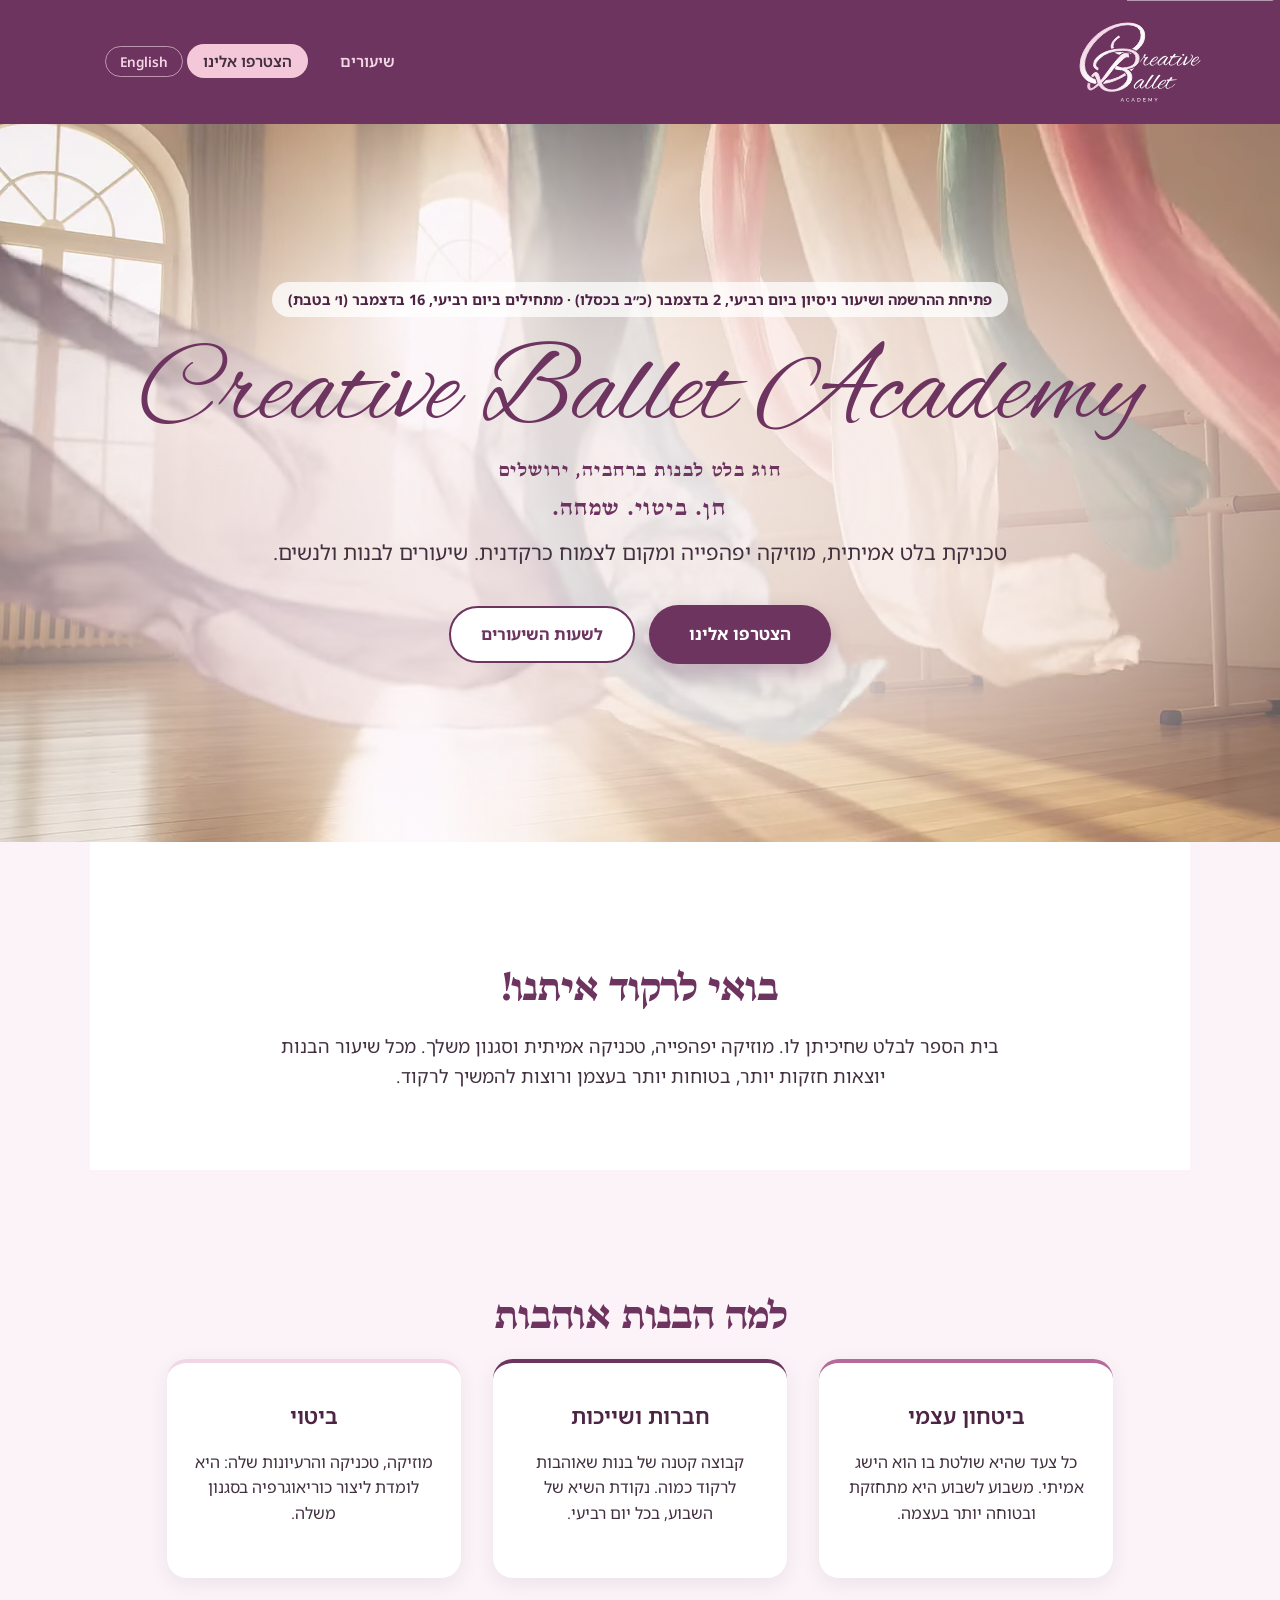
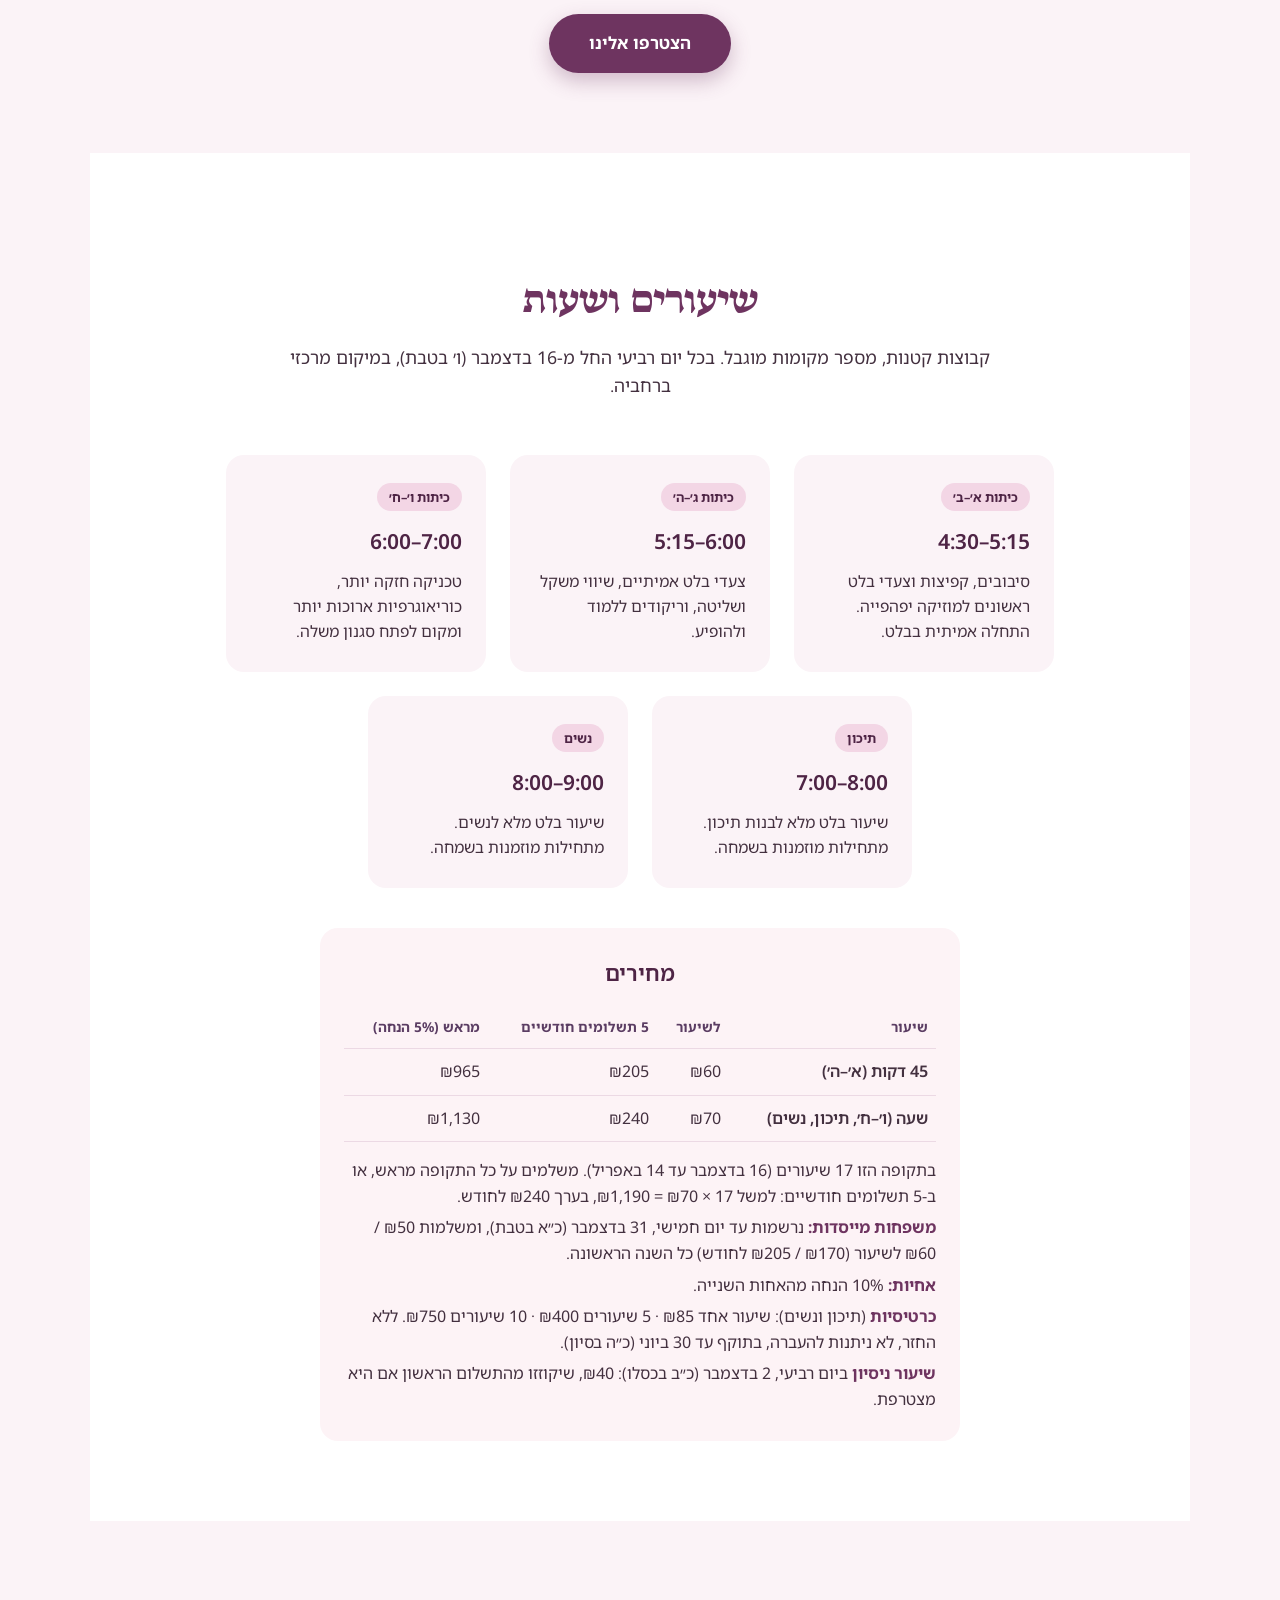
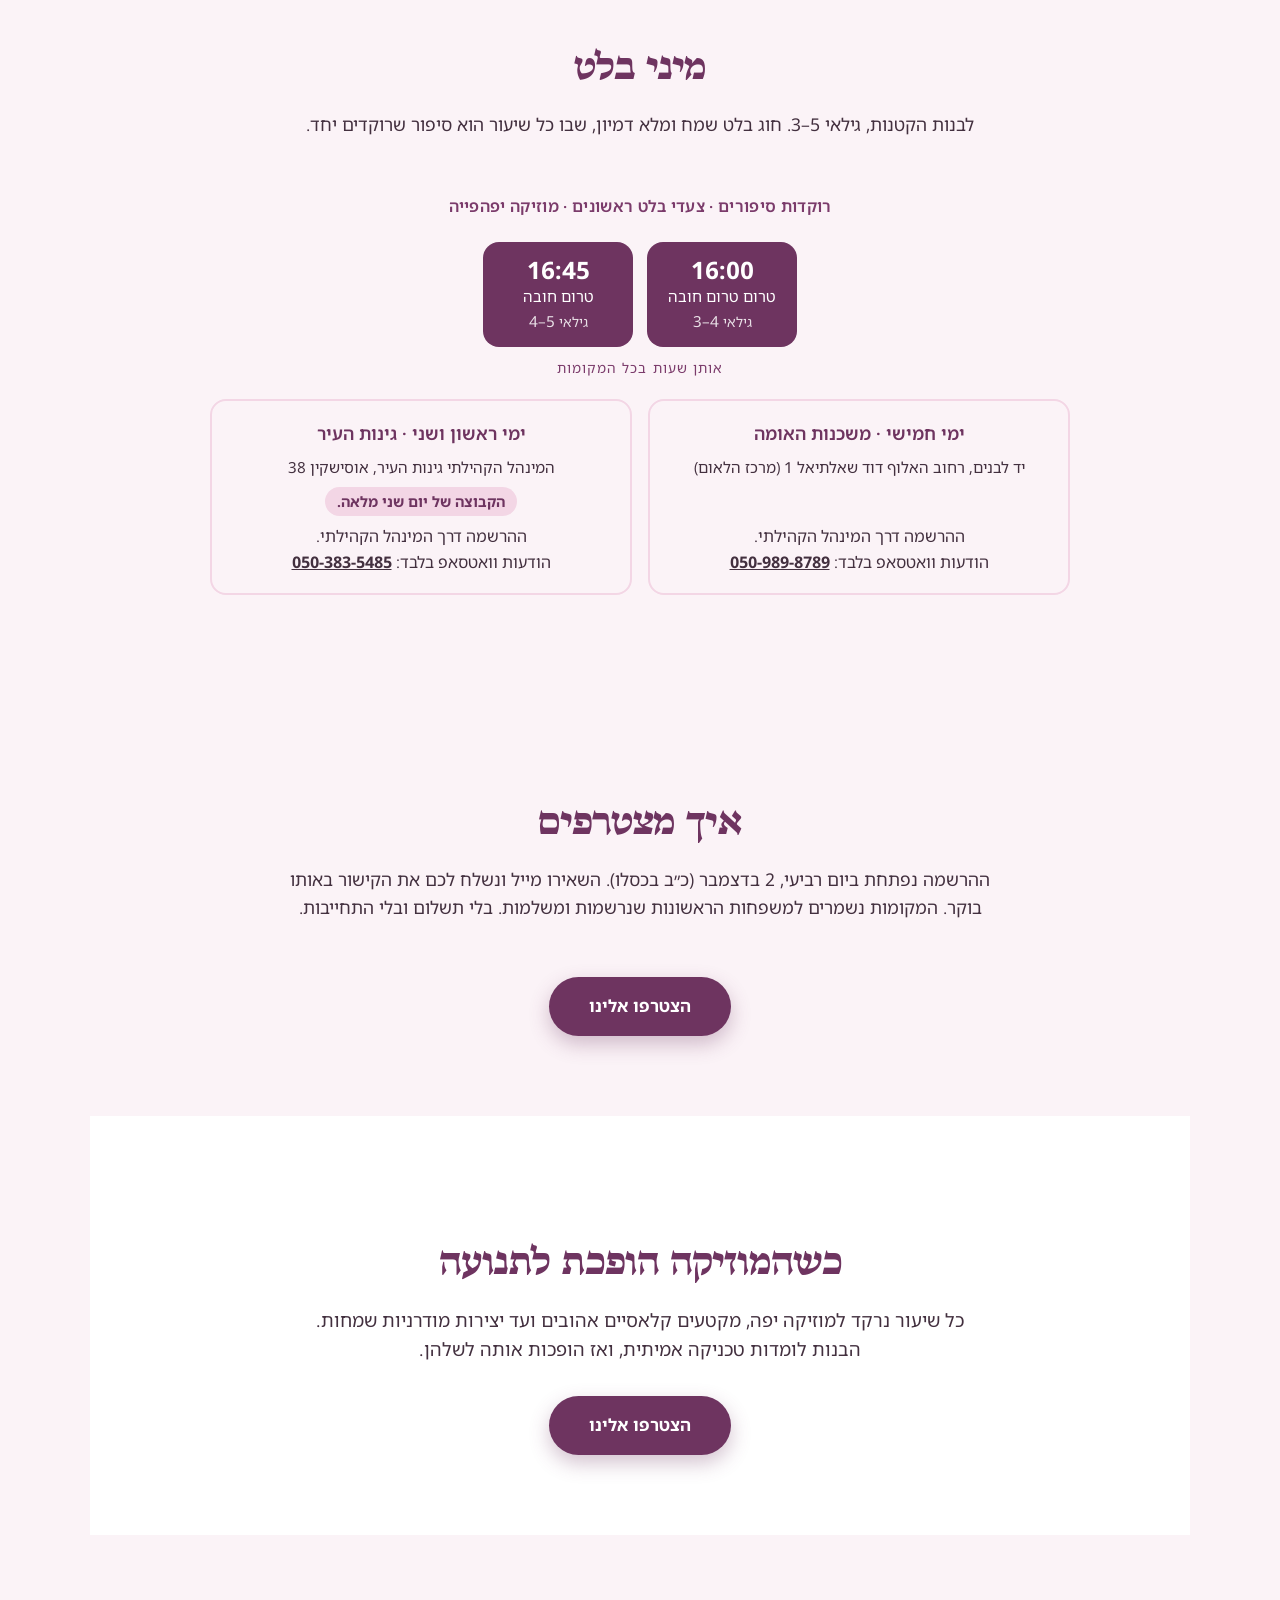
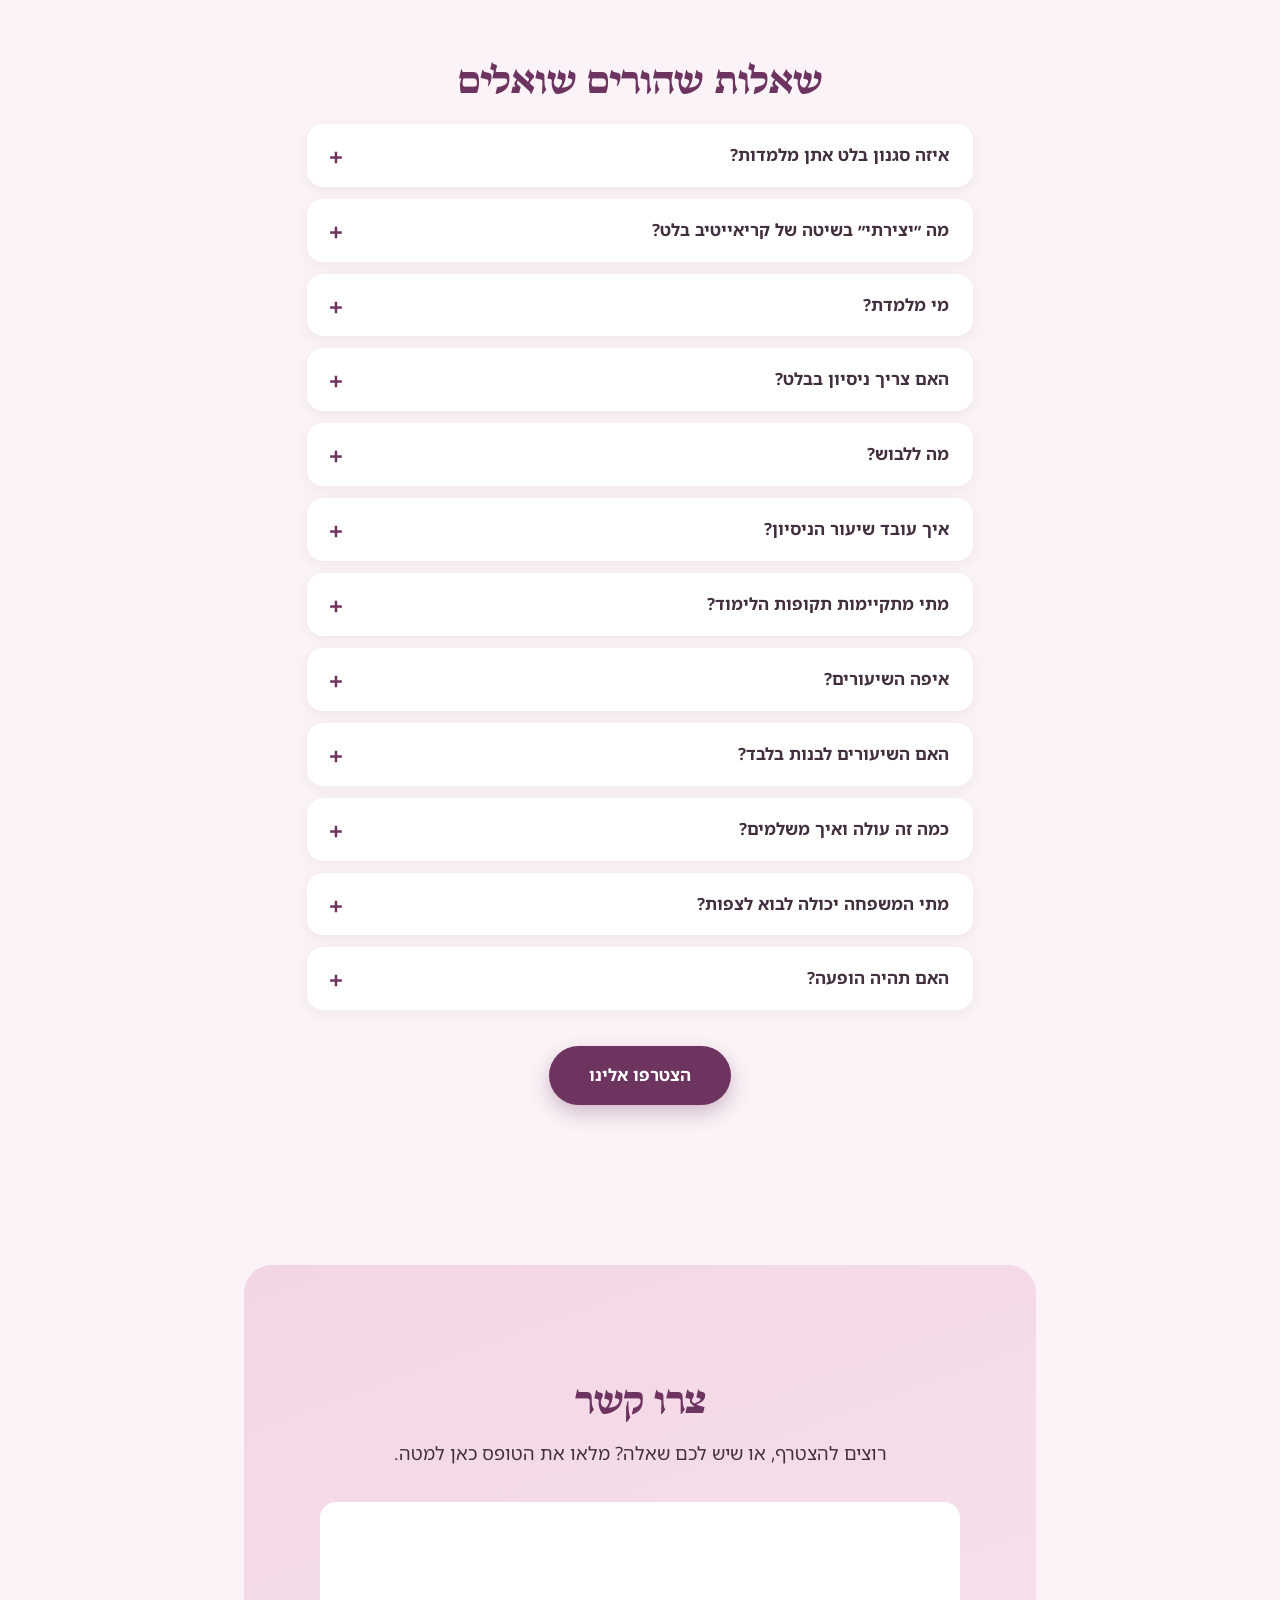
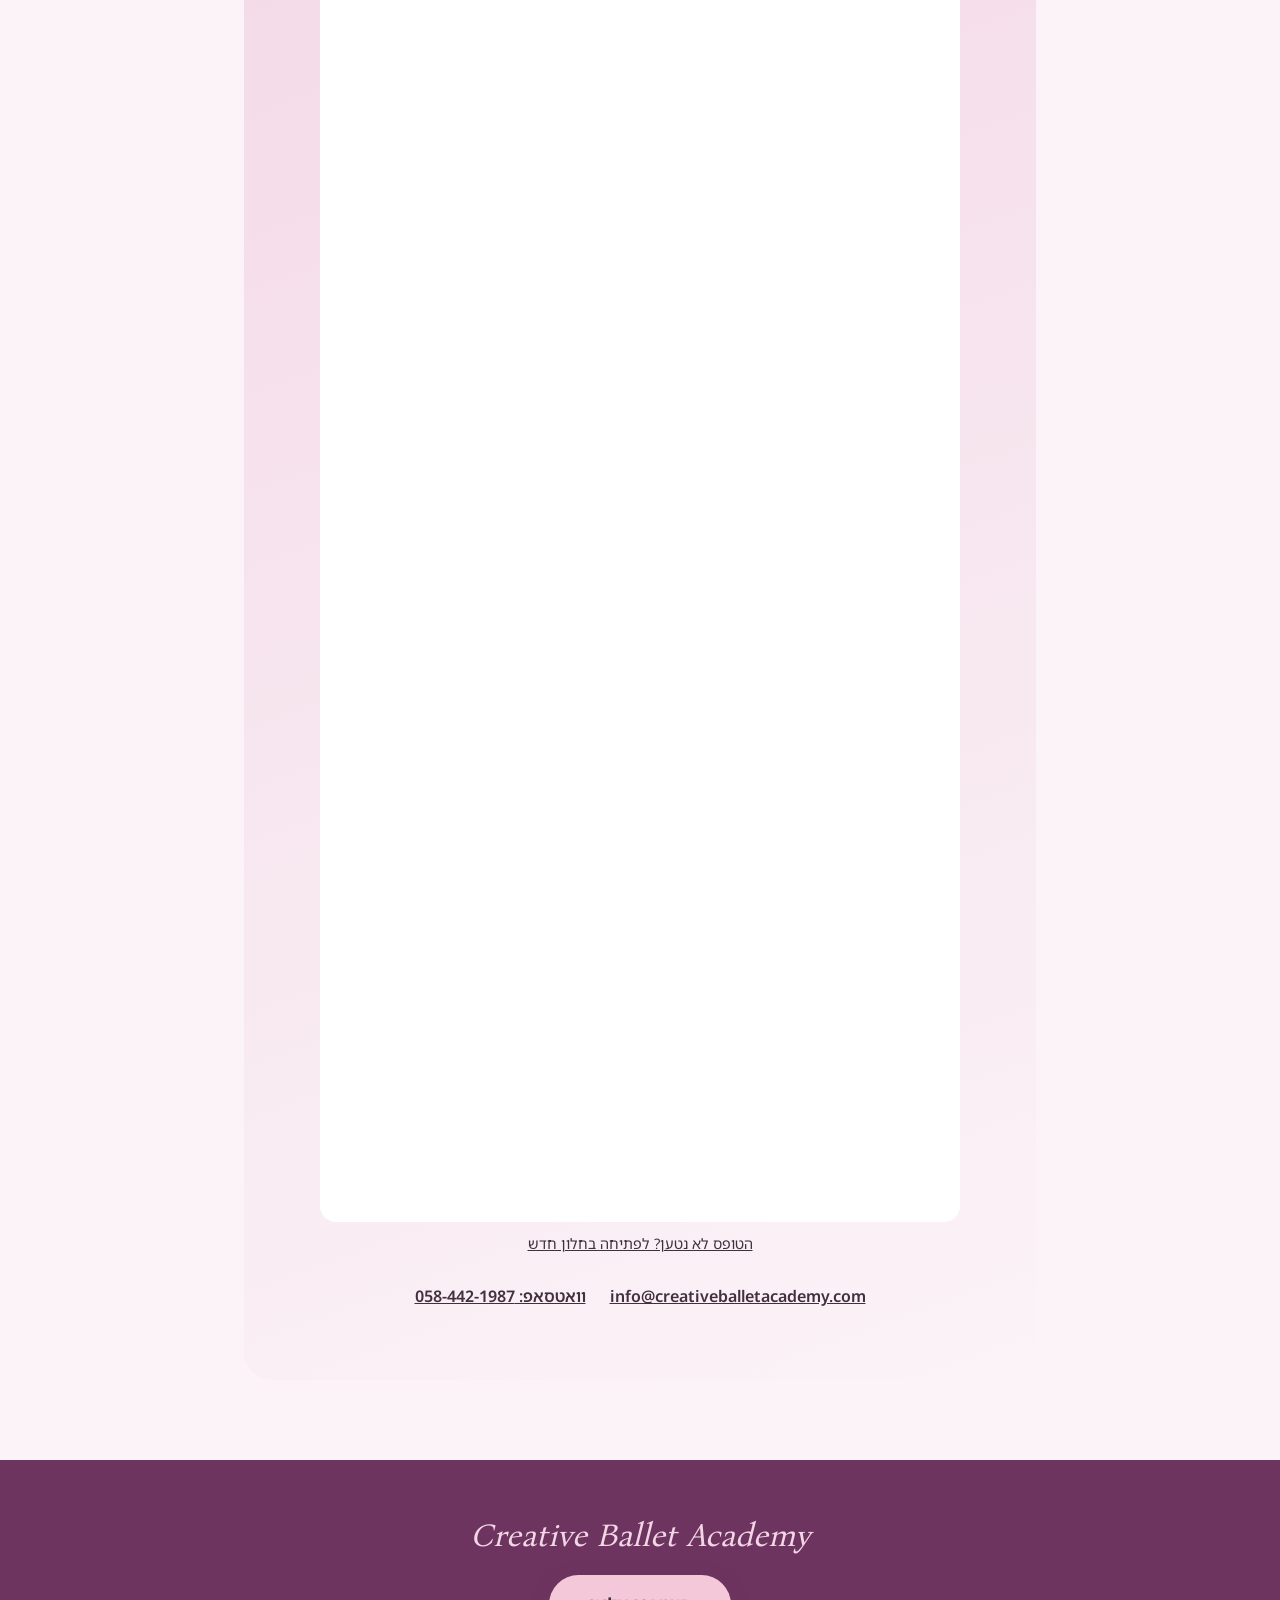
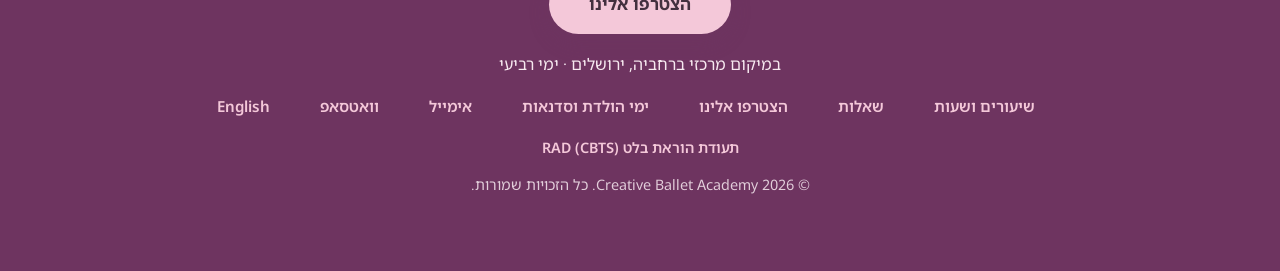
==== he/index.html @ 90b78f52 "Add FAQ: What's 'creative' about the Creative Ballet Academy method? (EN + HE, incl. structured data" ====
<!DOCTYPE html>
<html lang="he" dir="rtl">
<head>
<meta charset="UTF-8">
<meta name="viewport" content="width=device-width, initial-scale=1.0">
<title>חוג בלט לבנות בירושלים, רחביה | Creative Ballet Academy</title>
<meta name="description" content="חוג בלט לבנות ברחביה, ירושלים: קבוצות קטנות בימי רביעי לכיתות א׳–ח׳, לתיכון ולנשים. שיעור ניסיון ב-2 בדצמבר (כ״ב בכסלו), השיעורים מתחילים ב-16 בדצמבר (ו׳ בטבת).">
<meta property="og:title" content="Creative Ballet Academy – חוג בלט לבנות ברחביה, ירושלים">
<meta property="og:description" content="חוג בלט לבנות ברחביה, ירושלים: קבוצות קטנות בימי רביעי לכיתות א׳–ח׳, לתיכון ולנשים. שיעור ניסיון ב-2 בדצמבר (כ״ב בכסלו), השיעורים מתחילים ב-16 בדצמבר (ו׳ בטבת).">
<meta property="og:type" content="website">
<meta property="og:url" content="https://creativeballetacademy.com/he/">
<meta property="og:image" content="https://creativeballetacademy.com/assets/og-image-he.jpg">
<meta property="og:image:width" content="1200">
<meta property="og:image:height" content="630">
<meta property="og:image:alt" content="Creative Ballet Academy – בלט יצירתי בירושלים. חן. ביטוי. שמחה.">
<meta name="twitter:card" content="summary_large_image">
<meta property="og:locale" content="he_IL">
<meta property="og:locale:alternate" content="en_IL">
<link rel="canonical" href="https://creativeballetacademy.com/he/">
<link rel="alternate" hreflang="en" href="https://creativeballetacademy.com/">
<link rel="alternate" hreflang="he" href="https://creativeballetacademy.com/he/">
<link rel="alternate" hreflang="x-default" href="https://creativeballetacademy.com/">
<script type="application/ld+json">
{
  "@context": "https://schema.org",
  "@type": [
    "DanceSchool",
    "EducationalOrganization"
  ],
  "@id": "https://creativeballetacademy.com/#school",
  "name": "Creative Ballet Academy – בלט יצירתי בירושלים",
  "alternateName": [
    "Creative Ballet Academy",
    "Creative Ballet Jerusalem"
  ],
  "description": "חוג בלט לבנות ברחביה, ירושלים: קבוצות קטנות בימי רביעי לכיתות א׳–ב׳, ג׳–ה׳, ו׳–ח׳, לתיכון ולנשים, לפי תוכנית ה-RAD.",
  "url": "https://creativeballetacademy.com/he/",
  "inLanguage": "he",
  "email": "info@creativeballetacademy.com",
  "image": "https://creativeballetacademy.com/assets/og-image-he.jpg",
  "logo": "https://creativeballetacademy.com/assets/logo-favicon.png",
  "priceRange": "₪50–₪85",
  "currenciesAccepted": "ILS",
  "paymentAccepted": "Cash, Bit, Bank transfer",
  "address": {
    "@type": "PostalAddress",
    "addressLocality": "ירושלים",
    "addressRegion": "ירושלים",
    "addressCountry": "IL"
  },
  "geo": {
    "@type": "GeoCoordinates",
    "latitude": 31.77,
    "longitude": 35.21
  },
  "areaServed": [
    {
      "@type": "Place",
      "name": "רחביה, ירושלים"
    },
    {
      "@type": "Place",
      "name": "שערי חסד, ירושלים"
    },
    {
      "@type": "Place",
      "name": "נחלאות, ירושלים"
    },
    {
      "@type": "Place",
      "name": "טלביה, ירושלים"
    },
    {
      "@type": "Place",
      "name": "ירושלים"
    }
  ],
  "openingHoursSpecification": [
    {
      "@type": "OpeningHoursSpecification",
      "dayOfWeek": "https://schema.org/Wednesday",
      "opens": "16:30",
      "closes": "21:00"
    }
  ],
  "knowsLanguage": [
    "he",
    "en"
  ],
  "hasOfferCatalog": {
    "@type": "OfferCatalog",
    "name": "שיעורי בלט",
    "itemListElement": [
      {
        "@type": "Offer",
        "price": "60",
        "priceCurrency": "ILS",
        "description": "לחודש",
        "itemOffered": {
          "@type": "Course",
          "name": "בלט לכיתות א׳–ב׳",
          "description": "שיעור בלט שבועי ביום רביעי ברחביה, ירושלים.",
          "provider": {
            "@id": "https://creativeballetacademy.com/#school"
          }
        }
      },
      {
        "@type": "Offer",
        "price": "60",
        "priceCurrency": "ILS",
        "description": "לחודש",
        "itemOffered": {
          "@type": "Course",
          "name": "בלט לכיתות ג׳–ה׳",
          "description": "שיעור בלט שבועי ביום רביעי ברחביה, ירושלים.",
          "provider": {
            "@id": "https://creativeballetacademy.com/#school"
          }
        }
      },
      {
        "@type": "Offer",
        "price": "70",
        "priceCurrency": "ILS",
        "description": "לחודש",
        "itemOffered": {
          "@type": "Course",
          "name": "בלט לכיתות ו׳–ח׳",
          "description": "שיעור בלט שבועי ביום רביעי ברחביה, ירושלים.",
          "provider": {
            "@id": "https://creativeballetacademy.com/#school"
          }
        }
      },
      {
        "@type": "Offer",
        "price": "70",
        "priceCurrency": "ILS",
        "description": "לחודש",
        "itemOffered": {
          "@type": "Course",
          "name": "בלט לתיכון",
          "description": "שיעור בלט שבועי ביום רביעי ברחביה, ירושלים.",
          "provider": {
            "@id": "https://creativeballetacademy.com/#school"
          }
        }
      },
      {
        "@type": "Offer",
        "price": "70",
        "priceCurrency": "ILS",
        "description": "לחודש",
        "itemOffered": {
          "@type": "Course",
          "name": "בלט לנשים",
          "description": "שיעור בלט שבועי ביום רביעי ברחביה, ירושלים.",
          "provider": {
            "@id": "https://creativeballetacademy.com/#school"
          }
        }
      }
    ]
  }
}
</script>
<script type="application/ld+json">
{
 "@context": "https://schema.org",
 "@type": "FAQPage",
 "mainEntity": [
  {
   "@type": "Question",
   "name": "איזה סגנון בלט אתן מלמדות?",
   "acceptedAnswer": {
    "@type": "Answer",
    "text": "אנחנו מלמדות לפי תוכנית הבלט של האקדמיה המלכותית למחול (RAD), שבונה טכניקה חזקה למוזיקה נפלאה. לצד זה יש עבודה יצירתית שמתאימה לגיל: סיפורים לקטנות, ואימפרוביזציה מודרכת וריקוד יצירתי לגדולות יותר, בהתבסס על 16 עקרונות התנועה היצירתית (Creative Movement Concepts)."
   }
  },
  {
   "@type": "Question",
   "name": "מה ״יצירתי״ בשיטה של קריאייטיב בלט?",
   "acceptedAnswer": {
    "@type": "Answer",
    "text": "אנחנו עובדות לפי עקרונות התנועה היצירתית (Creative Movement Concepts), וחוקרות תנועה וביטוי אישי דרך אימפרוביזציה. בכל שיעור ובכל גיל יש זמן לאימפרוביזציה אישית של הבנות."
   }
  },
  {
   "@type": "Question",
   "name": "מי מלמדת?",
   "acceptedAnswer": {
    "@type": "Answer",
    "text": "את השיעורים מלמדת מורה לבלט בעלת תעודת RAD וניסיון של יותר מ-10 שנים."
   }
  },
  {
   "@type": "Question",
   "name": "האם צריך ניסיון בבלט?",
   "acceptedAnswer": {
    "@type": "Answer",
    "text": "לא. כל השיעורים פתוחים למתחילות, ואנחנו מלמדות כל בת מהנקודה שבה היא נמצאת."
   }
  },
  {
   "@type": "Question",
   "name": "מה ללבוש?",
   "acceptedAnswer": {
    "@type": "Answer",
    "text": "בגדים נוחים שאפשר לזוז בהם. חובה: גרביונים, טייץ או מכנסונים; שיער אסוף; נעלי בלט (עדיף), גרביים נגד החלקה או יחפות. בנוסף: חצאית בלט, או כל חצאית מתרחבת עד הברך (לא ארוכה); בגד גוף עם שרוולים ארוכים (לא חובה)."
   }
  },
  {
   "@type": "Question",
   "name": "איך עובד שיעור הניסיון?",
   "acceptedAnswer": {
    "@type": "Answer",
    "text": "ביום רביעי, 2 בדצמבר (כ״ב בכסלו), בשעה של השיעור הקבוע שלה. המחיר ₪40, שיקוזזו מהתשלום הראשון אם היא מצטרפת. בחרו ״כן״ לשיעור הניסיון בטופס למטה."
   }
  },
  {
   "@type": "Question",
   "name": "מתי מתקיימות תקופות הלימוד?",
   "acceptedAnswer": {
    "@type": "Answer",
    "text": "בכל יום רביעי מ-16 בדצמבר (ו׳ בטבת), מיד אחרי חנוכה, ועד 14 באפריל (ז׳ בניסן), ממש לפני פסח. אין שיעור בפורים (יום רביעי, 24 במרץ / ט״ו באדר ב׳). תקופה נוספת מתוכננת אחרי פסח, עד הקיץ."
   }
  },
  {
   "@type": "Question",
   "name": "איפה השיעורים?",
   "acceptedAnswer": {
    "@type": "Answer",
    "text": "השיעורים של יום רביעי במיקום מרכזי ברחביה, ירושלים. את הכתובת המדויקת נשלח במייל עם ההרשמה. מיני בלט (גילאי 3–5) מתקיים במשכנות האומה ובגינות העיר: הפרטים בקטע מיני בלט למעלה."
   }
  },
  {
   "@type": "Question",
   "name": "האם השיעורים לבנות בלבד?",
   "acceptedAnswer": {
    "@type": "Answer",
    "text": "כן. כל השיעורים לבנות, ובערב יש שיעור לבנות תיכון ושיעור לנשים."
   }
  },
  {
   "@type": "Question",
   "name": "כמה זה עולה ואיך משלמים?",
   "acceptedAnswer": {
    "@type": "Answer",
    "text": "₪60 או ₪70 לשיעור (ראו המחירים למעלה). משלמים על התקופה מראש עם 5% הנחה, או ב-5 תשלומים חודשיים לפני השיעור הראשון של כל חודש, במזומן, בביט או בהעברה בנקאית."
   }
  },
  {
   "@type": "Question",
   "name": "מתי המשפחה יכולה לבוא לצפות?",
   "acceptedAnswer": {
    "@type": "Answer",
    "text": "בשיעור האחרון לפני פסח, ביום רביעי, 14 באפריל (ז׳ בניסן). זה שיעור הצגה: הבנות מזמינות משפחה וחברות (נשים ובנות בלבד) לצפות, ואנחנו מתכננות להעניק לכל בת תעודה."
   }
  },
  {
   "@type": "Question",
   "name": "האם תהיה הופעה?",
   "acceptedAnswer": {
    "@type": "Answer",
    "text": "עדיין לא. אנחנו מקוות להעלות הופעה אחרי פסח, לפני הקיץ. עדכונים בהמשך."
   }
  }
 ]
}
</script>
<link rel="icon" type="image/svg+xml" href="/assets/icon.svg?v=3">
<link rel="icon" href="/favicon.ico?v=3" sizes="any">
<link rel="icon" type="image/png" sizes="32x32" href="/assets/favicon-32.png?v=3">
<link rel="icon" type="image/png" sizes="192x192" href="/assets/icon-192.png?v=2">
<link rel="apple-touch-icon" href="/assets/apple-touch-icon.png?v=2">
<link rel="manifest" href="/site.webmanifest">
<meta name="theme-color" content="#6E3460">
<link href="/assets/fonts/fonts-brand.css" rel="stylesheet">
<style>
  :root {
    --sky-blue: #A4C8E1;
    --misty-white: #FDF3F6;
    --petal-pink: #F4C8D9;
    --lavender: #E0C3E8;
    --mint: #A5E1DA;
    --lilac: #D6C6E9;
    --text-dark: #43303F;
    --text-body: #5A4E5C;
  }

  * { box-sizing: border-box; }

  html { scroll-behavior: smooth; }

  body {
    margin: 0;
    font-family: 'Noto Sans Hebrew', 'Montserrat', sans-serif;
    color: var(--text-body);
    background: var(--misty-white);
    line-height: 1.6;
  }

  a { color: inherit; }

  .skip-link {
    position: absolute;
    inset-inline-start: 0; transform: translateY(-100%);
    top: 0;
    background: #fff;
    color: var(--text-dark);
    padding: 12px 20px;
    z-index: 1000;
    border-end-start-radius: 8px;
  }
  .skip-link:focus { transform: none; }

  header {
    display: flex;
    align-items: center;
    justify-content: space-between;
    padding: 20px 6vw;
    background: var(--text-dark);
    position: sticky;
    top: 0;
    z-index: 100;
  }

  .brand {
    display: flex;
    align-items: center;
    gap: 14px;
    text-decoration: none;
  }

  .brand img {
    height: 48px;
    width: auto;
  }

  .brand-name {
    font-family: 'Alex Brush', cursive;
    font-weight: 400;
    font-size: 2rem;
    color: #f4c8d9;
    line-height: 1;
  }

  nav a {
    text-decoration: none;
    color: #f4c8d9;
    font-weight: 600;
    margin-inline-start: 28px;
    font-size: 0.95rem;
  }
  nav a:hover, nav a:focus { color: #fff; }

  .lang-switch {
    margin-inline-start: 28px;
    padding: 5px 14px;
    border: 1px solid rgba(244,198,217,0.6);
    border-radius: 999px;
    font-size: 0.85rem !important;
  }
  .lang-switch:hover, .lang-switch:focus {
    border-color: #fff;
    background: rgba(255,255,255,0.08);
  }

  .hero {
    position: relative;
    text-align: center;
    padding: 158px 6vw 178px;
    background-image: linear-gradient(160deg, rgba(164,200,225,0.55) 0%, rgba(240,244,248,0.72) 55%, rgba(244,200,217,0.6) 100%);
    background-size: cover;
    background-position: center 30%;
    overflow: hidden;
    max-width: none;
    width: 100%;
    margin: 0;
  }

  .hero h1 {
    font-family: 'Alex Brush', cursive;
    font-weight: 400;
    font-size: clamp(3.6rem, 10vw, 7rem);
    color: var(--text-dark);
    margin: 0 0 6px;
    line-height: 1;
    text-shadow: 0 2px 18px rgba(255,255,255,0.7);
  }

  .hero .tagline {
    font-family: 'Bona Nova', serif;
    font-weight: 600;
    font-size: clamp(1.4rem, 3vw, 2rem);
    color: var(--text-dark);
    margin: 0 0 10px;
    text-shadow: 0 1px 12px rgba(255,255,255,0.6);
  }

  .hero .subhead {
    font-family: 'Bona Nova', serif;
    font-size: clamp(1.2rem, 2.5vw, 1.6rem);
    color: #33475a;
    margin: 0 0 36px;
    text-shadow: 0 1px 10px rgba(255,255,255,0.6);
  }

  .join-section .cta-section {
    text-align: center;
  }

  .contact-form {
    display: grid;
    grid-template-columns: repeat(2, 1fr);
    gap: 20px;
    max-width: 640px;
    margin: 36px auto 0;
    text-align: start;
  }

  .form-row-full {
    grid-column: 1 / -1;
  }

  .contact-form label {
    display: block;
    font-weight: 600;
    color: var(--text-dark);
    margin-bottom: 6px;
    font-size: 0.95rem;
  }

  .contact-form input,
  .contact-form textarea {
    width: 100%;
    padding: 12px 14px;
    border-radius: 10px;
    border: 1px solid #d9c3d3;
    font-family: 'Noto Sans Hebrew', 'Montserrat', sans-serif;
    font-size: 1rem;
    background: #fff;
    color: var(--text-dark);
  }

  .contact-form input:focus,
  .contact-form textarea:focus {
    outline: 3px solid var(--petal-pink);
    outline-offset: 1px;
  }

  .contact-submit {
    grid-column: 1 / -1;
    border: none;
    cursor: pointer;
    justify-self: center;
    margin-top: 6px;
  }

  @media (max-width: 600px) {
    .contact-form { grid-template-columns: 1fr; }
  }

  .hero-cta {
    display: inline-block;
    background: #6E3460;
    color: #fff;
    text-decoration: none;
    font-weight: 700;
    padding: 16px 40px;
    border-radius: 999px;
    font-size: 1.05rem;
    box-shadow: 0 8px 20px rgba(138,74,118,0.35);
    transition: transform 0.2s ease, box-shadow 0.2s ease;
  }
  .hero-cta:hover, .hero-cta:focus {
    transform: translateY(-2px);
    box-shadow: 0 10px 26px rgba(138,74,118,0.45);
    background: #7a3f68;
  }

  section {
    padding: 80px 6vw;
    max-width: 1100px;
    margin: 0 auto;
  }

  h2 {
    font-family: 'Bona Nova', serif;
    font-weight: 700;
    color: var(--text-dark);
    text-align: center;
    font-size: clamp(1.8rem, 4vw, 2.6rem);
    margin-bottom: 12px;
  }

  .section-intro {
    text-align: center;
    max-width: 700px;
    margin: 0 auto 56px;
    font-size: 1.1rem;
  }

  .welcome {
    text-align: center;
    background: #fff;
  }
  .welcome p {
    max-width: 750px;
    margin: 0 auto;
    font-size: 1.15rem;
  }

  .why-grid {
    display: grid;
    grid-template-columns: repeat(auto-fit, minmax(260px, 1fr));
    gap: 32px;
  }

  .why-card {
    background: #fff;
    border-radius: 20px;
    padding: 36px 28px;
    text-align: center;
    box-shadow: 0 6px 20px rgba(74,59,77,0.08);
    border-top: 4px solid var(--lavender);
  }
  .why-card:nth-child(2) { border-top-color: var(--petal-pink); }
  .why-card:nth-child(3) { border-top-color: var(--mint); }

  .why-card h3 {
    font-family: 'Bona Nova', serif;
    color: var(--text-dark);
    font-size: 1.35rem;
    margin: 0 0 14px;
  }

  .programs {
    background: #fff;
  }

  .program-list {
    display: grid;
    grid-template-columns: repeat(auto-fit, minmax(230px, 1fr));
    gap: 26px;
    list-style: none;
    padding: 0;
    margin: 0;
  }

  .program-card {
    background: var(--misty-white);
    border-radius: 18px;
    padding: 28px 24px;
  }

  .program-card .age {
    display: inline-block;
    background: var(--lilac);
    color: #5b3d63;
    font-size: 0.8rem;
    font-weight: 700;
    padding: 4px 12px;
    border-radius: 999px;
    margin-bottom: 14px;
  }

  .program-card h3 {
    font-family: 'Bona Nova', serif;
    color: var(--text-dark);
    font-size: 1.3rem;
    margin: 0 0 10px;
  }

  .program-card p {
    margin: 0;
    font-size: 0.98rem;
  }

  .cta-section {
    text-align: center;
    background: linear-gradient(160deg, var(--lavender) 0%, var(--sky-blue) 100%);
    border-radius: 28px;
    margin: 0 6vw 0;
    max-width: 1100px;
    padding: 70px 6vw;
  }

  .cta-section h2 {
    font-family: 'Bona Nova', serif;
    font-weight: 500;
    font-size: clamp(2.4rem, 6vw, 3.6rem);
    margin-bottom: 6px;
  }

  .cta-section p {
    font-size: 1.15rem;
    max-width: 550px;
    margin: 0 auto 34px;
    color: #3f2f47;
  }

  footer {
    text-align: center;
    padding: 50px 6vw 60px;
    background: var(--text-dark);
    color: #f0e6f2;
  }

  footer .footer-tagline {
    font-family: 'Bona Nova', serif;
    font-style: italic;
    font-size: 2rem;
    margin: 0 0 14px;
    color: #f4c8d9;
  }

  footer .footer-meta {
    font-size: 0.9rem;
    opacity: 0.85;
  }

  @media (max-width: 640px) {
    header { padding: 16px 5vw; }
    nav a { margin-inline-start: 16px; font-size: 0.85rem; }
    section { padding: 60px 5vw; }
  }
</style>
<link href="/assets/site.css" rel="stylesheet">
<link href="/assets/brand.css" rel="stylesheet">
<link href="/assets/hero-video.css?v=20261122v" rel="stylesheet">
</head>
<body>

<a class="skip-link" href="#main-content">דלג לתוכן הראשי</a>

<header>
  <a class="brand" href="/he/" aria-label="דף הבית של Creative Ballet Academy">
    <img class="brand-logo" src="/assets/logo-white.svg" alt="Creative Ballet Academy – בלט יצירתי בירושלים" width="127" height="84">
  </a>
  <nav aria-label="Primary navigation">
    <a href="#programs" class="nav-hide-mobile">שיעורים</a>
    <a href="#join" class="nav-cta">הצטרפו אלינו</a>
    <a href="/" class="lang-switch" id="lang-switch" lang="en" hreflang="en" dir="ltr">English</a>
  </nav>
</header>

<main id="main-content">

  <section class="hero" id="top">
    <div class="hero-media" aria-hidden="true">
      <video class="hero-video" autoplay muted loop playsinline disablepictureinpicture preload="metadata" poster="/assets/video/studio-scarves.jpg" data-autoplay>
        <source src="/assets/video/studio-scarves-phone.mp4" type="video/mp4" media="(max-width: 700px)">
        <source src="/assets/video/studio-scarves.mp4" type="video/mp4">
        <source src="/assets/video/studio-scarves.webm" type="video/webm">
      </video>
    </div>
    <p class="hero-badge">פתיחת ההרשמה ושיעור ניסיון ביום רביעי, 2 בדצמבר (כ״ב בכסלו) · מתחילים ביום רביעי, 16 בדצמבר (ו׳ בטבת)</p>
    <h1><span class="h1-brand" lang="en" dir="ltr">Creative Ballet Academy</span><span class="h1-keywords">חוג בלט לבנות ברחביה, ירושלים</span></h1>
    <p class="tagline">חן. ביטוי. שמחה.</p>
    <p class="subhead">טכניקת בלט אמיתית, מוזיקה יפהפייה ומקום לצמוח כרקדנית. שיעורים לבנות ולנשים.</p>
    <div class="hero-actions">
      <a class="hero-cta" href="#join">הצטרפו אלינו</a>
      <a class="btn-outline" href="#programs">לשעות השיעורים</a>
    </div>
  </section>

  <section class="welcome" aria-labelledby="welcome-heading">
    <h2 id="welcome-heading">בואי לרקוד איתנו!</h2>
    <p>בית הספר לבלט שחיכיתן לו. מוזיקה יפהפייה, טכניקה אמיתית וסגנון משלך. מכל שיעור הבנות יוצאות חזקות יותר, בטוחות יותר בעצמן ורוצות להמשיך לרקוד.</p>
  </section>

  <section class="why" id="why" aria-labelledby="why-heading">
    <h2 id="why-heading">למה הבנות אוהבות</h2>
    <div class="why-grid">
      <div class="why-card">
        <h3>ביטחון עצמי</h3>
        <p>כל צעד שהיא שולטת בו הוא הישג אמיתי. משבוע לשבוע היא מתחזקת ובטוחה יותר בעצמה.</p>
      </div>
      <div class="why-card">
        <h3>חברות ושייכות</h3>
        <p>קבוצה קטנה של בנות שאוהבות לרקוד כמוה. נקודת השיא של השבוע, בכל יום רביעי.</p>
      </div>
      <div class="why-card">
        <h3>ביטוי</h3>
        <p>מוזיקה, טכניקה והרעיונות שלה: היא לומדת ליצור כוריאוגרפיה בסגנון משלה.</p>
      </div>
    </div>
    <div class="cta-strip">
      <a class="hero-cta" href="#join">הצטרפו אלינו</a>
    </div>
  </section>

  <section class="programs" id="programs" aria-labelledby="programs-heading">
    <h2 id="programs-heading">שיעורים ושעות</h2>
    <p class="section-intro">קבוצות קטנות, מספר מקומות מוגבל. בכל יום רביעי החל מ-16 בדצמבר (ו׳ בטבת), במיקום מרכזי ברחביה.</p>
    <ul class="program-list">
      <li class="program-card">
        <span class="age">כיתות א׳–ב׳</span>
        <h3 dir="ltr">4:30–5:15</h3>
        <p>סיבובים, קפיצות וצעדי בלט ראשונים למוזיקה יפהפייה. התחלה אמיתית בבלט.</p>
      </li>
      <li class="program-card">
        <span class="age">כיתות ג׳–ה׳</span>
        <h3 dir="ltr">5:15–6:00</h3>
        <p>צעדי בלט אמיתיים, שיווי משקל ושליטה, וריקודים ללמוד ולהופיע.</p>
      </li>
      <li class="program-card">
        <span class="age">כיתות ו׳–ח׳</span>
        <h3 dir="ltr">6:00–7:00</h3>
        <p>טכניקה חזקה יותר, כוריאוגרפיות ארוכות יותר ומקום לפתח סגנון משלה.</p>
      </li>
      <li class="program-card">
        <span class="age">תיכון</span>
        <h3 dir="ltr">7:00–8:00</h3>
        <p>שיעור בלט מלא לבנות תיכון. מתחילות מוזמנות בשמחה.</p>
      </li>
      <li class="program-card">
        <span class="age">נשים</span>
        <h3 dir="ltr">8:00–9:00</h3>
        <p>שיעור בלט מלא לנשים. מתחילות מוזמנות בשמחה.</p>
      </li>
    </ul>
    <div class="prices" aria-labelledby="prices-heading">
      <h3 id="prices-heading">מחירים</h3>
      <table>
        <thead><tr><th scope="col">שיעור</th><th scope="col">לשיעור</th><th scope="col">5 תשלומים חודשיים</th><th scope="col">מראש (5% הנחה)</th></tr></thead>
        <tbody>
          <tr><th scope="row">45 דקות (א׳–ה׳)</th><td>₪60</td><td>₪205</td><td>₪965</td></tr>
          <tr><th scope="row">שעה (ו׳–ח׳, תיכון, נשים)</th><td>₪70</td><td>₪240</td><td>₪1,130</td></tr>
        </tbody>
      </table>
      <p>בתקופה הזו 17 שיעורים (16 בדצמבר עד 14 באפריל). משלמים על כל התקופה מראש, או ב-5 תשלומים חודשיים: למשל 17 × ₪70 = ₪1,190, בערך ₪240 לחודש.</p>
      <p><strong>משפחות מייסדות:</strong> נרשמות עד יום חמישי, 31 בדצמבר (כ״א בטבת), ומשלמות ₪50 / ₪60 לשיעור (₪170 / ₪205 לחודש) כל השנה הראשונה.</p>
      <p><strong>אחיות:</strong> 10% הנחה מהאחות השנייה.</p>
      <p><strong>כרטיסיות</strong> (תיכון ונשים): שיעור אחד ₪85 · 5 שיעורים ₪400 · 10 שיעורים ₪750. ללא החזר, לא ניתנות להעברה, בתוקף עד 30 ביוני (כ״ה בסיון).</p>
      <p><strong>שיעור ניסיון</strong> ביום רביעי, 2 בדצמבר (כ״ב בכסלו): ₪40, שיקוזזו מהתשלום הראשון אם היא מצטרפת.</p>
    </div>
  </section>

  <section class="mini-ballet" id="mini-ballet" aria-labelledby="mini-heading">
    <h2 id="mini-heading">מיני בלט</h2>
    <p class="section-intro">לבנות הקטנות, גילאי <span dir="ltr">3–5</span>. חוג בלט שמח ומלא דמיון, שבו כל שיעור הוא סיפור שרוקדים יחד.</p>
    <p class="mini-points">רוקדות סיפורים · צעדי בלט ראשונים · מוזיקה יפהפייה</p>
    <div class="mini-times">
      <div class="mini-time"><strong dir="ltr">16:00</strong><span>טרום טרום חובה</span><span>גילאי <span dir="ltr">3–4</span></span></div>
      <div class="mini-time"><strong dir="ltr">16:45</strong><span>טרום חובה</span><span>גילאי <span dir="ltr">4–5</span></span></div>
    </div>
    <p class="mini-same">אותן שעות בכל המקומות</p>
    <div class="mini-places">
      <div class="mini-place">
        <h3>ימי חמישי · משכנות האומה</h3>
        <p class="mini-where">יד לבנים, רחוב האלוף דוד שאלתיאל 1 (מרכז הלאום)</p>
        <p>ההרשמה דרך המינהל הקהילתי.<br>הודעות וואטסאפ בלבד: <a href="https://wa.me/972509898789" dir="ltr">050-989-8789</a></p>
      </div>
      <div class="mini-place">
        <h3>ימי ראשון ושני · גינות העיר</h3>
        <p class="mini-where">המינהל הקהילתי גינות העיר, אוסישקין 38</p>
        <p class="mini-full">הקבוצה של יום שני מלאה.</p>
        <p>ההרשמה דרך המינהל הקהילתי.<br>הודעות וואטסאפ בלבד: <a href="https://wa.me/972503835485" dir="ltr">050-383-5485</a></p>
      </div>
    </div>
  </section>

  <section aria-labelledby="how-heading" style="text-align:center;">
    <h2 id="how-heading">איך מצטרפים</h2>
    <p class="section-intro">ההרשמה נפתחת ביום רביעי, 2 בדצמבר (כ״ב בכסלו). השאירו מייל ונשלח לכם את הקישור באותו בוקר. המקומות נשמרים למשפחות הראשונות שנרשמות ומשלמות. בלי תשלום ובלי התחייבות.</p>
    <a class="hero-cta" href="#join">הצטרפו אלינו</a>
  </section>

  <section id="music" aria-labelledby="music-heading" style="text-align:center; background:#fff;">
    <h2 id="music-heading">כשהמוזיקה הופכת לתנועה</h2>
    <p style="max-width:700px; margin:0 auto 32px; font-size:1.15rem;">כל שיעור נרקד למוזיקה יפה, מקטעים קלאסיים אהובים ועד יצירות מודרניות שמחות. הבנות לומדות טכניקה אמיתית, ואז הופכות אותה לשלהן.</p>
    <a class="hero-cta" href="#join">הצטרפו אלינו</a>
  </section>

  <section class="faq" id="faq" aria-labelledby="faq-heading">
    <h2 id="faq-heading">שאלות שהורים שואלים</h2>
    <details class="faq-item">
      <summary>איזה סגנון בלט אתן מלמדות?</summary>
      <p>אנחנו מלמדות לפי תוכנית הבלט של האקדמיה המלכותית למחול (RAD), שבונה טכניקה חזקה למוזיקה נפלאה. לצד זה יש עבודה יצירתית שמתאימה לגיל: סיפורים לקטנות, ואימפרוביזציה מודרכת וריקוד יצירתי לגדולות יותר, בהתבסס על 16 עקרונות התנועה היצירתית (Creative Movement Concepts).</p>
    </details>
    <details class="faq-item">
      <summary>מה ״יצירתי״ בשיטה של קריאייטיב בלט?</summary>
      <p>אנחנו עובדות לפי עקרונות התנועה היצירתית (<span dir="ltr">Creative Movement Concepts</span>), וחוקרות תנועה וביטוי אישי דרך אימפרוביזציה. בכל שיעור ובכל גיל יש זמן לאימפרוביזציה אישית של הבנות.</p>
    </details>
    <details class="faq-item">
      <summary>מי מלמדת?</summary>
      <p>את השיעורים מלמדת מורה לבלט בעלת תעודת <span dir="ltr">RAD</span> וניסיון של יותר מ-10 שנים.</p>
    </details>
    <details class="faq-item">
      <summary>האם צריך ניסיון בבלט?</summary>
      <p>לא. כל השיעורים פתוחים למתחילות, ואנחנו מלמדות כל בת מהנקודה שבה היא נמצאת.</p>
    </details>
    <details class="faq-item">
      <summary>מה ללבוש?</summary>
      <p>בגדים נוחים שאפשר לזוז בהם.</p>
      <p><strong>חובה:</strong></p>
      <ul>
        <li>גרביונים, טייץ או מכנסונים</li>
        <li>שיער אסוף</li>
        <li>נעלי בלט (עדיף), גרביים נגד החלקה או יחפות</li>
      </ul>
      <p><strong>בנוסף:</strong></p>
      <ul>
        <li>חצאית בלט, או כל חצאית מתרחבת עד הברך (לא ארוכה)</li>
        <li>בגד גוף עם שרוולים ארוכים (לא חובה)</li>
      </ul>
    </details>
    <details class="faq-item">
      <summary>איך עובד שיעור הניסיון?</summary>
      <p>ביום רביעי, 2 בדצמבר (כ״ב בכסלו), בשעה של השיעור הקבוע שלה. המחיר ₪40, שיקוזזו מהתשלום הראשון אם היא מצטרפת. בחרו ״כן״ לשיעור הניסיון בטופס למטה.</p>
    </details>
    <details class="faq-item">
      <summary>מתי מתקיימות תקופות הלימוד?</summary>
      <p>בכל יום רביעי מ-16 בדצמבר (ו׳ בטבת), מיד אחרי חנוכה, ועד 14 באפריל (ז׳ בניסן), ממש לפני פסח. אין שיעור בפורים (יום רביעי, 24 במרץ / ט״ו באדר ב׳). תקופה נוספת מתוכננת אחרי פסח, עד הקיץ.</p>
    </details>
    <details class="faq-item">
      <summary>איפה השיעורים?</summary>
      <p>השיעורים של יום רביעי במיקום מרכזי ברחביה, ירושלים. את הכתובת המדויקת נשלח במייל עם ההרשמה. מיני בלט לגילאי <span dir="ltr">3–5</span> מתקיים בימי חמישי במשכנות האומה (יד לבנים, רחוב האלוף דוד שאלתיאל 1), ובימי ראשון ושני במינהל הקהילתי גינות העיר, אוסישקין 38 (הקבוצה של יום שני מלאה). ההרשמה למיני בלט דרך המינהלים הקהילתיים.</p>
    </details>
    <details class="faq-item">
      <summary>האם השיעורים לבנות בלבד?</summary>
      <p>כן. כל השיעורים לבנות, ובערב יש שיעור לבנות תיכון ושיעור לנשים.</p>
    </details>
    <details class="faq-item">
      <summary>כמה זה עולה ואיך משלמים?</summary>
      <p>₪60 או ₪70 לשיעור (ראו המחירים למעלה). משלמים על התקופה מראש עם 5% הנחה, או ב-5 תשלומים חודשיים לפני השיעור הראשון של כל חודש, במזומן, בביט או בהעברה בנקאית.</p>
    </details>
    <details class="faq-item">
      <summary>מתי המשפחה יכולה לבוא לצפות?</summary>
      <p>בשיעור האחרון לפני פסח, ביום רביעי, 14 באפריל (ז׳ בניסן). זה שיעור הצגה: הבנות מזמינות משפחה וחברות (נשים ובנות בלבד) לצפות, ואנחנו מתכננות להעניק לכל בת תעודה.</p>
    </details>
    <details class="faq-item">
      <summary>האם תהיה הופעה?</summary>
      <p>עדיין לא. אנחנו מקוות להעלות הופעה אחרי פסח, לפני הקיץ. עדכונים בהמשך.</p>
    </details>
    <div class="cta-strip">
      <a class="hero-cta" href="#join">הצטרפו אלינו</a>
    </div>
  </section>

  <section id="join" aria-labelledby="cta-heading" class="join-section">
    <div class="cta-section">
      <h2 id="cta-heading">צרו קשר</h2>
      <p>רוצים להצטרף, או שיש לכם שאלה? מלאו את הטופס כאן למטה.</p>
      <div class="opal-form" data-form="classes" data-lang="he" data-title="Creative Ballet Academy – טופס הרשמה לשיעורים">
        <noscript><a class="hero-cta" href="https://creativeballet.opalswift.com/f/classes?src=website&amp;lang=he">פתיחת הטופס</a></noscript>
      </div>
      <div class="contact-options">
        <a href="mailto:info@creativeballetacademy.com">info@creativeballetacademy.com</a>
        <a href="https://wa.me/972584421987">וואטסאפ: <span dir="ltr">058-442-1987</span></a>
      </div>
    </div>
  </section>


</main>

<footer>
  <p class="footer-tagline">Creative Ballet Academy</p>
  <p class="footer-cta"><a class="hero-cta" href="#join">הצטרפו אלינו</a></p>
  <p>במיקום מרכזי ברחביה, ירושלים · ימי רביעי</p>
  <nav class="footer-links" aria-label="קישורים">
    <a href="#programs">שיעורים ושעות</a>
    <a href="#faq">שאלות</a>
    <a href="#join">הצטרפו אלינו</a>
    <a href="/he/workshops/">ימי הולדת וסדנאות</a>
    <a href="mailto:info@creativeballetacademy.com">אימייל</a>
    <a href="https://wa.me/972584421987">וואטסאפ</a>
    <a href="/" lang="en" hreflang="en">English</a>
  </nav>
  <div class="rad-badge">
    <span>תעודת הוראת בלט <span dir="ltr">RAD (CBTS)</span></span>
  </div>
  <p class="footer-meta">© 2026 Creative Ballet Academy. כל הזכויות שמורות.</p>
</footer>


<script src="/assets/site.js?v=20261122v" defer></script>

</body>
</html>
---- assets/fonts/fonts-brand.css ----
/* latin-ext */
@font-face {
  font-family: 'Alex Brush';
  font-style: normal;
  font-weight: 400;
  font-display: swap;
  src: url(/assets/fonts/fd937801400c.woff2) format('woff2');
  unicode-range: U+0100-02BA, U+02BD-02C5, U+02C7-02CC, U+02CE-02D7, U+02DD-02FF, U+0304, U+0308, U+0329, U+1D00-1DBF, U+1E00-1E9F, U+1EF2-1EFF, U+2020, U+20A0-20AB, U+20AD-20C4, U+2113, U+2C60-2C7F, U+A720-A7FF;
}
/* latin */
@font-face {
  font-family: 'Alex Brush';
  font-style: normal;
  font-weight: 400;
  font-display: swap;
  src: url(/assets/fonts/83f5fea81402.woff2) format('woff2');
  unicode-range: U+0000-00FF, U+0131, U+0152-0153, U+02BB-02BC, U+02C6, U+02DA, U+02DC, U+0304, U+0308, U+0329, U+2000-206F, U+20AC, U+2122, U+2191, U+2193, U+2212, U+2215, U+FEFF, U+FFFD;
}
/* hebrew */
@font-face {
  font-family: 'Bona Nova';
  font-style: normal;
  font-weight: 400;
  font-display: swap;
  src: url(/assets/fonts/e8160ad459dc.woff2) format('woff2');
  unicode-range: U+0307-0308, U+0590-05FF, U+200C-2010, U+20AA, U+25CC, U+FB1D-FB4F;
}
/* latin-ext */
@font-face {
  font-family: 'Bona Nova';
  font-style: normal;
  font-weight: 400;
  font-display: swap;
  src: url(/assets/fonts/16b8432a7cd8.woff2) format('woff2');
  unicode-range: U+0100-02BA, U+02BD-02C5, U+02C7-02CC, U+02CE-02D7, U+02DD-02FF, U+0304, U+0308, U+0329, U+1D00-1DBF, U+1E00-1E9F, U+1EF2-1EFF, U+2020, U+20A0-20AB, U+20AD-20C4, U+2113, U+2C60-2C7F, U+A720-A7FF;
}
/* latin */
@font-face {
  font-family: 'Bona Nova';
  font-style: normal;
  font-weight: 400;
  font-display: swap;
  src: url(/assets/fonts/774d4f5f66f9.woff2) format('woff2');
  unicode-range: U+0000-00FF, U+0131, U+0152-0153, U+02BB-02BC, U+02C6, U+02DA, U+02DC, U+0304, U+0308, U+0329, U+2000-206F, U+20AC, U+2122, U+2191, U+2193, U+2212, U+2215, U+FEFF, U+FFFD;
}
/* hebrew */
@font-face {
  font-family: 'Bona Nova';
  font-style: normal;
  font-weight: 700;
  font-display: swap;
  src: url(/assets/fonts/3c183c12df22.woff2) format('woff2');
  unicode-range: U+0307-0308, U+0590-05FF, U+200C-2010, U+20AA, U+25CC, U+FB1D-FB4F;
}
/* latin-ext */
@font-face {
  font-family: 'Bona Nova';
  font-style: normal;
  font-weight: 700;
  font-display: swap;
  src: url(/assets/fonts/c016a151df11.woff2) format('woff2');
  unicode-range: U+0100-02BA, U+02BD-02C5, U+02C7-02CC, U+02CE-02D7, U+02DD-02FF, U+0304, U+0308, U+0329, U+1D00-1DBF, U+1E00-1E9F, U+1EF2-1EFF, U+2020, U+20A0-20AB, U+20AD-20C4, U+2113, U+2C60-2C7F, U+A720-A7FF;
}
/* latin */
@font-face {
  font-family: 'Bona Nova';
  font-style: normal;
  font-weight: 700;
  font-display: swap;
  src: url(/assets/fonts/341724c201b8.woff2) format('woff2');
  unicode-range: U+0000-00FF, U+0131, U+0152-0153, U+02BB-02BC, U+02C6, U+02DA, U+02DC, U+0304, U+0308, U+0329, U+2000-206F, U+20AC, U+2122, U+2191, U+2193, U+2212, U+2215, U+FEFF, U+FFFD;
}
/* latin-ext */
@font-face {
  font-family: 'Montserrat';
  font-style: normal;
  font-weight: 400;
  font-display: swap;
  src: url(/assets/fonts/a63797c1e1c1.woff2) format('woff2');
  unicode-range: U+0100-02BA, U+02BD-02C5, U+02C7-02CC, U+02CE-02D7, U+02DD-02FF, U+0304, U+0308, U+0329, U+1D00-1DBF, U+1E00-1E9F, U+1EF2-1EFF, U+2020, U+20A0-20AB, U+20AD-20C4, U+2113, U+2C60-2C7F, U+A720-A7FF;
}
/* latin */
@font-face {
  font-family: 'Montserrat';
  font-style: normal;
  font-weight: 400;
  font-display: swap;
  src: url(/assets/fonts/a5ec54920b58.woff2) format('woff2');
  unicode-range: U+0000-00FF, U+0131, U+0152-0153, U+02BB-02BC, U+02C6, U+02DA, U+02DC, U+0304, U+0308, U+0329, U+2000-206F, U+20AC, U+2122, U+2191, U+2193, U+2212, U+2215, U+FEFF, U+FFFD;
}
/* latin-ext */
@font-face {
  font-family: 'Montserrat';
  font-style: normal;
  font-weight: 500;
  font-display: swap;
  src: url(/assets/fonts/a63797c1e1c1.woff2) format('woff2');
  unicode-range: U+0100-02BA, U+02BD-02C5, U+02C7-02CC, U+02CE-02D7, U+02DD-02FF, U+0304, U+0308, U+0329, U+1D00-1DBF, U+1E00-1E9F, U+1EF2-1EFF, U+2020, U+20A0-20AB, U+20AD-20C4, U+2113, U+2C60-2C7F, U+A720-A7FF;
}
/* latin */
@font-face {
  font-family: 'Montserrat';
  font-style: normal;
  font-weight: 500;
  font-display: swap;
  src: url(/assets/fonts/a5ec54920b58.woff2) format('woff2');
  unicode-range: U+0000-00FF, U+0131, U+0152-0153, U+02BB-02BC, U+02C6, U+02DA, U+02DC, U+0304, U+0308, U+0329, U+2000-206F, U+20AC, U+2122, U+2191, U+2193, U+2212, U+2215, U+FEFF, U+FFFD;
}
/* latin-ext */
@font-face {
  font-family: 'Montserrat';
  font-style: normal;
  font-weight: 600;
  font-display: swap;
  src: url(/assets/fonts/a63797c1e1c1.woff2) format('woff2');
  unicode-range: U+0100-02BA, U+02BD-02C5, U+02C7-02CC, U+02CE-02D7, U+02DD-02FF, U+0304, U+0308, U+0329, U+1D00-1DBF, U+1E00-1E9F, U+1EF2-1EFF, U+2020, U+20A0-20AB, U+20AD-20C4, U+2113, U+2C60-2C7F, U+A720-A7FF;
}
/* latin */
@font-face {
  font-family: 'Montserrat';
  font-style: normal;
  font-weight: 600;
  font-display: swap;
  src: url(/assets/fonts/a5ec54920b58.woff2) format('woff2');
  unicode-range: U+0000-00FF, U+0131, U+0152-0153, U+02BB-02BC, U+02C6, U+02DA, U+02DC, U+0304, U+0308, U+0329, U+2000-206F, U+20AC, U+2122, U+2191, U+2193, U+2212, U+2215, U+FEFF, U+FFFD;
}
/* latin-ext */
@font-face {
  font-family: 'Montserrat';
  font-style: normal;
  font-weight: 700;
  font-display: swap;
  src: url(/assets/fonts/a63797c1e1c1.woff2) format('woff2');
  unicode-range: U+0100-02BA, U+02BD-02C5, U+02C7-02CC, U+02CE-02D7, U+02DD-02FF, U+0304, U+0308, U+0329, U+1D00-1DBF, U+1E00-1E9F, U+1EF2-1EFF, U+2020, U+20A0-20AB, U+20AD-20C4, U+2113, U+2C60-2C7F, U+A720-A7FF;
}
/* latin */
@font-face {
  font-family: 'Montserrat';
  font-style: normal;
  font-weight: 700;
  font-display: swap;
  src: url(/assets/fonts/a5ec54920b58.woff2) format('woff2');
  unicode-range: U+0000-00FF, U+0131, U+0152-0153, U+02BB-02BC, U+02C6, U+02DA, U+02DC, U+0304, U+0308, U+0329, U+2000-206F, U+20AC, U+2122, U+2191, U+2193, U+2212, U+2215, U+FEFF, U+FFFD;
}
/* hebrew */
@font-face {
  font-family: 'Noto Sans Hebrew';
  font-style: normal;
  font-weight: 400;
  font-stretch: 100%;
  font-display: swap;
  src: url(/assets/fonts/eb0d2a20d4e4.woff2) format('woff2');
  unicode-range: U+0307-0308, U+0590-05FF, U+200C-2010, U+20AA, U+25CC, U+FB1D-FB4F;
}
/* latin-ext */
@font-face {
  font-family: 'Noto Sans Hebrew';
  font-style: normal;
  font-weight: 400;
  font-stretch: 100%;
  font-display: swap;
  src: url(/assets/fonts/d33041eb184a.woff2) format('woff2');
  unicode-range: U+0100-02BA, U+02BD-02C5, U+02C7-02CC, U+02CE-02D7, U+02DD-02FF, U+0304, U+0308, U+0329, U+1D00-1DBF, U+1E00-1E9F, U+1EF2-1EFF, U+2020, U+20A0-20AB, U+20AD-20C4, U+2113, U+2C60-2C7F, U+A720-A7FF;
}
/* latin */
@font-face {
  font-family: 'Noto Sans Hebrew';
  font-style: normal;
  font-weight: 400;
  font-stretch: 100%;
  font-display: swap;
  src: url(/assets/fonts/f814ea407b14.woff2) format('woff2');
  unicode-range: U+0000-00FF, U+0131, U+0152-0153, U+02BB-02BC, U+02C6, U+02DA, U+02DC, U+0304, U+0308, U+0329, U+2000-206F, U+20AC, U+2122, U+2191, U+2193, U+2212, U+2215, U+FEFF, U+FFFD;
}
/* hebrew */
@font-face {
  font-family: 'Noto Sans Hebrew';
  font-style: normal;
  font-weight: 500;
  font-stretch: 100%;
  font-display: swap;
  src: url(/assets/fonts/eb0d2a20d4e4.woff2) format('woff2');
  unicode-range: U+0307-0308, U+0590-05FF, U+200C-2010, U+20AA, U+25CC, U+FB1D-FB4F;
}
/* latin-ext */
@font-face {
  font-family: 'Noto Sans Hebrew';
  font-style: normal;
  font-weight: 500;
  font-stretch: 100%;
  font-display: swap;
  src: url(/assets/fonts/d33041eb184a.woff2) format('woff2');
  unicode-range: U+0100-02BA, U+02BD-02C5, U+02C7-02CC, U+02CE-02D7, U+02DD-02FF, U+0304, U+0308, U+0329, U+1D00-1DBF, U+1E00-1E9F, U+1EF2-1EFF, U+2020, U+20A0-20AB, U+20AD-20C4, U+2113, U+2C60-2C7F, U+A720-A7FF;
}
/* latin */
@font-face {
  font-family: 'Noto Sans Hebrew';
  font-style: normal;
  font-weight: 500;
  font-stretch: 100%;
  font-display: swap;
  src: url(/assets/fonts/f814ea407b14.woff2) format('woff2');
  unicode-range: U+0000-00FF, U+0131, U+0152-0153, U+02BB-02BC, U+02C6, U+02DA, U+02DC, U+0304, U+0308, U+0329, U+2000-206F, U+20AC, U+2122, U+2191, U+2193, U+2212, U+2215, U+FEFF, U+FFFD;
}
/* hebrew */
@font-face {
  font-family: 'Noto Sans Hebrew';
  font-style: normal;
  font-weight: 600;
  font-stretch: 100%;
  font-display: swap;
  src: url(/assets/fonts/eb0d2a20d4e4.woff2) format('woff2');
  unicode-range: U+0307-0308, U+0590-05FF, U+200C-2010, U+20AA, U+25CC, U+FB1D-FB4F;
}
/* latin-ext */
@font-face {
  font-family: 'Noto Sans Hebrew';
  font-style: normal;
  font-weight: 600;
  font-stretch: 100%;
  font-display: swap;
  src: url(/assets/fonts/d33041eb184a.woff2) format('woff2');
  unicode-range: U+0100-02BA, U+02BD-02C5, U+02C7-02CC, U+02CE-02D7, U+02DD-02FF, U+0304, U+0308, U+0329, U+1D00-1DBF, U+1E00-1E9F, U+1EF2-1EFF, U+2020, U+20A0-20AB, U+20AD-20C4, U+2113, U+2C60-2C7F, U+A720-A7FF;
}
/* latin */
@font-face {
  font-family: 'Noto Sans Hebrew';
  font-style: normal;
  font-weight: 600;
  font-stretch: 100%;
  font-display: swap;
  src: url(/assets/fonts/f814ea407b14.woff2) format('woff2');
  unicode-range: U+0000-00FF, U+0131, U+0152-0153, U+02BB-02BC, U+02C6, U+02DA, U+02DC, U+0304, U+0308, U+0329, U+2000-206F, U+20AC, U+2122, U+2191, U+2193, U+2212, U+2215, U+FEFF, U+FFFD;
}
/* hebrew */
@font-face {
  font-family: 'Noto Sans Hebrew';
  font-style: normal;
  font-weight: 700;
  font-stretch: 100%;
  font-display: swap;
  src: url(/assets/fonts/eb0d2a20d4e4.woff2) format('woff2');
  unicode-range: U+0307-0308, U+0590-05FF, U+200C-2010, U+20AA, U+25CC, U+FB1D-FB4F;
}
/* latin-ext */
@font-face {
  font-family: 'Noto Sans Hebrew';
  font-style: normal;
  font-weight: 700;
  font-stretch: 100%;
  font-display: swap;
  src: url(/assets/fonts/d33041eb184a.woff2) format('woff2');
  unicode-range: U+0100-02BA, U+02BD-02C5, U+02C7-02CC, U+02CE-02D7, U+02DD-02FF, U+0304, U+0308, U+0329, U+1D00-1DBF, U+1E00-1E9F, U+1EF2-1EFF, U+2020, U+20A0-20AB, U+20AD-20C4, U+2113, U+2C60-2C7F, U+A720-A7FF;
}
/* latin */
@font-face {
  font-family: 'Noto Sans Hebrew';
  font-style: normal;
  font-weight: 700;
  font-stretch: 100%;
  font-display: swap;
  src: url(/assets/fonts/f814ea407b14.woff2) format('woff2');
  unicode-range: U+0000-00FF, U+0131, U+0152-0153, U+02BB-02BC, U+02C6, U+02DA, U+02DC, U+0304, U+0308, U+0329, U+2000-206F, U+20AC, U+2122, U+2191, U+2193, U+2212, U+2215, U+FEFF, U+FFFD;
}
---- assets/site.css ----
/* Creative Ballet Academy: shared additions on top of each page's own styles. */

/* Header "Enroll" button */
nav a.nav-cta {
  background: #f4c8d9;
  color: #43303F;
  padding: 7px 16px;
  border-radius: 999px;
}
nav a.nav-cta:hover, nav a.nav-cta:focus { background: #fff; color: #43303F; }

/* Small line above the hero title */
.hero-badge {
  display: inline-block;
  background: rgba(255,255,255,0.75);
  color: #5b3d63;
  font-weight: 700;
  font-size: 0.9rem;
  padding: 6px 16px;
  border-radius: 999px;
  margin: 0 0 22px;
}

.hero-actions {
  display: flex;
  flex-wrap: wrap;
  gap: 14px;
  justify-content: center;
  align-items: center;
}

.btn-outline {
  display: inline-block;
  background: #fff;
  color: #43303F;
  text-decoration: none;
  font-weight: 700;
  padding: 14px 30px;
  border-radius: 999px;
  border: 2px solid #6E3460;
  font-size: 1rem;
}
.btn-outline:hover, .btn-outline:focus { background: #fdf3f6; }

/* "How it works" steps */
.steps {
  display: grid;
  grid-template-columns: repeat(auto-fit, minmax(220px, 1fr));
  gap: 24px;
  list-style: none;
  padding: 0;
  margin: 0;
  counter-reset: step;
}
.steps li {
  background: #fff;
  border-radius: 18px;
  padding: 28px 24px;
  box-shadow: 0 6px 20px rgba(74,59,77,0.08);
  counter-increment: step;
}
.steps li::before {
  content: counter(step);
  display: inline-flex;
  align-items: center;
  justify-content: center;
  width: 36px;
  height: 36px;
  border-radius: 50%;
  background: #E0C3E8;
  color: #43303F;
  font-weight: 700;
  margin-bottom: 12px;
}
.steps h3 { margin: 0 0 8px; color: #43303F; font-size: 1.15rem; }
.steps p { margin: 0; }

/* Contact options under the form */
.contact-options {
  display: flex;
  flex-wrap: wrap;
  gap: 12px 24px;
  justify-content: center;
  margin-top: 28px;
  font-weight: 600;
}
.contact-options a { color: #43303F; }

.cta-section .form-hint { font-size: 0.85rem; opacity: 0.85; margin: 6px 0 0; max-width: none; text-align: start; }
.contact-submit { font-family: inherit; }

.contact-form select {
  width: 100%;
  padding: 12px 14px;
  border-radius: 10px;
  border: 1px solid #d9c3d3;
  font: inherit;
  background: #fff;
  color: #43303F;
}

.cta-section .form-status { margin: 12px 0 0; max-width: none; font-size: 0.95rem; grid-column: 1 / -1; text-align: center; }
.form-status.ok { color: #2f5e3d; }
.form-status.error { color: #a4373a; }
.status-whatsapp { font-weight: 700; color: #1f6b45; }

/* Footer links */
.footer-links {
  display: flex;
  flex-wrap: wrap;
  gap: 10px 22px;
  justify-content: center;
  margin: 0 0 18px;
}
.footer-links a { color: #f4c8d9; text-decoration: none; font-weight: 600; }
.footer-links a:hover, .footer-links a:focus { color: #fff; text-decoration: underline; }

/* WhatsApp button, bottom corner */
.whatsapp-float {
  position: fixed;
  bottom: 18px;
  inset-inline-end: 18px;
  z-index: 90;
  display: flex;
  align-items: center;
  gap: 8px;
  background: #1f7a4d;
  color: #fff;
  text-decoration: none;
  font-weight: 700;
  padding: 12px 18px;
  border-radius: 999px;
  box-shadow: 0 6px 18px rgba(0,0,0,0.2);
}
.whatsapp-float:hover, .whatsapp-float:focus { background: #176340; }
.whatsapp-float svg { width: 22px; height: 22px; flex: none; }

/* Phones: a slimmer header that keeps "Enroll" and the language button */
@media (max-width: 760px) {
  header { padding: 10px 4vw !important; gap: 10px; }
  .brand { gap: 8px; }
  .brand img { height: 36px; width: 36px; }
  .brand-name { font-size: 1.35rem !important; }
  nav { display: flex; align-items: center; gap: 8px; flex-wrap: nowrap; }
  nav a { margin: 0 !important; font-size: 0.85rem !important; white-space: nowrap; }
  nav a.nav-hide-mobile { display: none; }
  .lang-switch { padding: 4px 10px !important; }
  .hero { padding-top: 64px !important; padding-bottom: 72px !important; }
  .whatsapp-float span { display: none; }
  .whatsapp-float { padding: 12px; }
}
@media (max-width: 380px) {
  .brand-name { display: none; }
}

/* Keep section titles clear of the sticky header when jumping to them */
section[id] { scroll-margin-top: 84px; }

/* Monthly prices */
.prices { max-width: 640px; margin: 40px auto 0; background: #fdf3f6; border-radius: 18px; padding: 28px 24px; }
.prices h3 { font-family: 'Montserrat', 'Noto Sans Hebrew', sans-serif; color: #43303F; text-align: center; margin: 0 0 16px; font-size: 1.35rem; }
.prices table { width: 100%; border-collapse: collapse; margin-bottom: 16px; }
.prices th, .prices td { padding: 10px 8px; border-bottom: 1px solid #ecd9e4; text-align: start; }
.prices thead th { font-size: 0.85rem; color: #5b3d63; }
.prices tbody th { font-weight: 600; color: #43303F; }
.prices strong { color: #6E3460; }
.prices p { margin: 6px 0 0; }

.contact-form label.check { display: flex; gap: 10px; align-items: flex-start; font-weight: 600; cursor: pointer; }
.contact-form label.check input { width: 20px; height: 20px; margin-top: 3px; flex: none; accent-color: #6E3460; }

/* FAQ (home pages) */
.faq { max-width: 820px; }
.faq details.faq-item { background: #fff; border-radius: 16px; margin-bottom: 12px; box-shadow: 0 4px 14px rgba(74,59,77,0.06); }
.faq summary { cursor: pointer; padding: 18px 24px; font-weight: 700; color: #43303F; font-size: 1.05rem; list-style: none; position: relative; padding-inline-end: 48px; }
.faq summary::-webkit-details-marker { display: none; }
.faq summary::after { content: "+"; position: absolute; inset-inline-end: 22px; top: 14px; font-size: 1.5rem; color: #6E3460; }
.faq details[open] summary::after { content: "–"; }
.faq details p { margin: 0; padding: 0 24px 20px; }

/* OpalSwift form, embedded */
.opal-form { max-width: 640px; margin: 28px auto 0; }
.opal-form iframe { display: block; width: 100%; height: 1320px; border: 0; border-radius: 16px; background: #fff; }
.cta-section .opal-form-open { display: inline-block; margin-top: 10px; font-size: 0.9rem; color: #43303F; }
@media (max-width: 600px) { .opal-form iframe { height: 1600px; } }
@media (max-width: 400px) { .opal-form iframe { height: 1750px; } }

/* "Other ages" under the timetable */
.other-ages { max-width: 640px; margin: 24px auto 0; text-align: center; }
.other-ages summary { display: inline-block; cursor: pointer; font-weight: 700; color: #6E3460; padding: 8px 18px; border: 2px solid #E0C3E8; border-radius: 999px; list-style: none; }
.other-ages summary::-webkit-details-marker { display: none; }
.other-ages[open] summary { background: #fdf3f6; }
.other-ages p { margin: 14px 0 0; }

/* RAD teacher badge in the footer */
.rad-badge { display: flex; flex-direction: column; align-items: center; gap: 6px; margin: 0 0 12px; font-size: 0.9rem; font-weight: 600; color: #f4c8d9; text-align: center; }

/* Balanced tile grids: never leave a lone tile on its own row */
.program-list, .steps { grid-template-columns: 1fr !important; }
@media (min-width: 560px) { .program-list, .steps { grid-template-columns: repeat(2, 1fr) !important; } }
@media (min-width: 1200px) { .program-list, .steps { grid-template-columns: repeat(4, 1fr) !important; } }
.why-grid, .audience-grid, .pricing-grid, .theme-grid { grid-template-columns: 1fr !important; }
@media (min-width: 900px) { .why-grid, .audience-grid, .pricing-grid, .theme-grid { grid-template-columns: repeat(3, 1fr) !important; } }
/* 7 add-ons: wrap and centre the last row */
.addon-grid { display: flex !important; flex-wrap: wrap; justify-content: center; }
.addon-grid > * { flex: 0 1 240px; }

/* Header logo (final artwork, white name for the dark header) */
.brand img.brand-logo { height: 72px; width: auto; }
@media (max-width: 760px) { .brand img.brand-logo { height: 52px; width: auto; } }

/* Repeated "Get notified when classes start" buttons between sections */
.cta-strip { text-align: center; margin: 36px auto 0; }
.cta-strip .hero-cta { display: inline-block; }
.cta-strip p { margin: 10px auto 0; font-size: 0.92rem; opacity: 0.8; max-width: none; }
.footer-cta { margin: 14px 0 18px; }
.footer-cta .hero-cta { display: inline-block; }
footer .footer-cta .hero-cta { background: #f4c8d9; color: #43303F; }
footer .footer-cta .hero-cta:hover, footer .footer-cta .hero-cta:focus { background: #fff; color: #43303F; }
.opal-form { scroll-margin-top: 110px; }

/* Class cards: centred rows, so 5 classes sit as 3 + 2 (or 2 + 2 + 1), never a lone card off to one side. */
.program-list { display: flex !important; flex-wrap: wrap; justify-content: center; gap: 24px; }
.program-list > .program-card { flex: 0 1 260px; }
@media (max-width: 559px) { .program-list > .program-card { flex-basis: 100%; } }

/* H1: the brand, then the search words, on one heading */
.hero h1 .h1-brand { display: block; }
.hero h1 .h1-keywords {
  display: block;
  margin-top: 6px;
  font-family: 'Montserrat', 'Noto Sans Hebrew', sans-serif;
  font-size: clamp(0.95rem, 2.4vw, 1.2rem);
  font-weight: 600;
  letter-spacing: 0.04em;
  line-height: 1.4;
}
html[lang="he"] .hero h1 .h1-keywords { font-family: 'Noto Sans Hebrew', sans-serif; letter-spacing: 0; }

/* Mini Ballet (ages 3–5), its own section after the Wednesday classes */
.mini-ballet { text-align: center; }
.mini-ballet .mini-points { font-weight: 600; color: #7B3B6B; letter-spacing: 0.02em; }
.mini-ballet .mini-places { display: grid; gap: 16px; max-width: 860px; margin: 20px auto 0; }
@media (min-width: 720px) { .mini-ballet .mini-places { grid-template-columns: 1fr 1fr; } }
.mini-ballet .mini-place { background: #FBF3F7; border: 2px solid #F3D6E5; border-radius: 16px; padding: 18px; }
.mini-ballet .mini-place h3 { margin: 0; font-size: 1.1rem; color: #6E3460; }
.mini-ballet .mini-place p { margin: 8px 0 0; }
.mini-ballet .mini-where { font-size: 0.95rem; color: #43303F; }
.mini-ballet .mini-full { display: inline-block; font-weight: 700; color: #6E3460; background: #F3D6E5; border-radius: 999px; padding: 3px 12px; font-size: 0.9rem; }
.mini-ballet a[dir="ltr"] { font-weight: 700; white-space: nowrap; }
.mini-ballet .mini-times { display: flex; justify-content: center; gap: 14px; margin: 22px auto 0; flex-wrap: wrap; }
.mini-ballet .mini-time { display: flex; flex-direction: column; align-items: center; min-width: 150px; padding: 14px 18px; border-radius: 16px; background: #6E3460; color: #fff; }
.mini-ballet .mini-time strong { font-size: 1.5rem; line-height: 1.2; }
.mini-ballet .mini-time span { font-size: 0.95rem; }
.mini-ballet .mini-time span + span { opacity: 0.85; font-size: 0.85rem; }
.mini-ballet .mini-same { margin: 10px 0 0; font-size: 0.85rem; letter-spacing: 0.08em; text-transform: uppercase; color: #7B3B6B; }
.mini-ballet .mini-place { display: flex; flex-direction: column; align-items: center; }
.mini-ballet .mini-place > p:last-child { margin-top: auto; padding-top: 8px; }
---- assets/brand.css ----
/* Creative Ballet Academy brand (brief of 19 Nov 2026). Loaded last on every page, so it
   overrides the older colours and fonts in each page and in site.css.
   Plum #6E3460 · deep plum #4E2445 · ribbon plum #7B3B6B · ribbon highlight #B66A9A ·
   dark text #43303F · blush #F3D6E5 · soft blush #FBF3F7.
   Fonts: Alex Brush (English headings), Montserrat (body), Noto Sans Hebrew (Hebrew body),
   Bona Nova (Hebrew headings). */
:root {
  --plum: #6E3460;
  --deep-plum: #4E2445;
  --ribbon-plum: #7B3B6B;
  --ribbon-highlight: #B66A9A;
  --blush: #F3D6E5;
  --soft-blush: #FBF3F7;
  --text-dark: #43303F;
  --text-body: #43303F;
  --misty-white: #FBF3F7;
  --petal-pink: #F3D6E5;
  --lavender: #F3D6E5;
  --lilac: #F3D6E5;
  --sky-blue: #FBF3F7;
  --mint: #B66A9A;
}

body { font-family: 'Montserrat', sans-serif; color: var(--text-body); background: var(--soft-blush); }
html[lang="he"] body { font-family: 'Noto Sans Hebrew', 'Montserrat', sans-serif; }
input, textarea, select, button { font-family: inherit; }

/* Header and footer: plum, with the white logo */
header, footer { background: var(--plum); }
nav a, .brand-name { color: var(--blush); }
.lang-switch { border-color: rgba(243,214,229,0.6); }
.brand img.brand-logo { height: 84px; width: auto; }
@media (max-width: 760px) { .brand img.brand-logo { height: 60px; } }
footer { color: #F7E9F0; }
footer .footer-tagline { color: var(--blush); }

/* Hero: soft blush with a faint satin CB monogram */
.hero {
  background-color: var(--soft-blush);
  background-image:
    url(/assets/monogram-satin.svg),
    linear-gradient(170deg, #FFFFFF 0%, var(--soft-blush) 55%, var(--blush) 140%);
  background-repeat: no-repeat, no-repeat;
  background-size: min(560px, 80vw) auto, cover;
  background-position: right -60px center, center;
}
.hero::before {
  /* keeps the monogram faint: a soft veil over the background image only */
  content: ""; position: absolute; inset: 0; background: rgba(251,243,247,0.86); pointer-events: none;
}
.hero > * { position: relative; }
.hero h1, .hero h1 .h1-brand { color: var(--plum); text-shadow: none; }
.hero .tagline {
  font-family: 'Montserrat', sans-serif; font-style: normal; font-weight: 600;
  text-transform: uppercase; letter-spacing: 0.32em; font-size: clamp(0.85rem, 1.6vw, 1.05rem);
  color: var(--plum); text-shadow: none;
}
.hero .subhead { font-family: inherit; font-style: normal; color: var(--text-dark); text-shadow: none; font-size: clamp(1.05rem, 2vw, 1.3rem); }
.hero-badge { color: var(--deep-plum); }

/* Headings: Alex Brush for section titles, Montserrat for card titles */
h2 { font-family: 'Alex Brush', cursive; font-weight: 400; color: var(--plum); font-size: clamp(2.4rem, 5.5vw, 3.4rem); }
h3, .why-card h3, .program-card h3, .prices h3 { font-family: 'Montserrat', sans-serif; font-weight: 600; color: var(--deep-plum); }
html[lang="he"] h2, html[lang="he"] .cta-section h2 { font-family: 'Bona Nova', serif; font-weight: 700; font-size: clamp(1.8rem, 4vw, 2.5rem); }
html[lang="he"] h3, html[lang="he"] .why-card h3, html[lang="he"] .program-card h3, html[lang="he"] .prices h3 { font-family: 'Noto Sans Hebrew', sans-serif; }
html[lang="he"] .hero .tagline, html[lang="he"] .hero h1 .h1-keywords { font-family: 'Bona Nova', serif; letter-spacing: 0.08em; text-transform: none; }
html[lang="he"] .hero .tagline { font-size: clamp(1.1rem, 2.2vw, 1.4rem); }

/* Buttons and accents */
.hero-cta { background: var(--plum); box-shadow: 0 8px 20px rgba(110,52,96,0.3); }
.hero-cta:hover, .hero-cta:focus { background: var(--deep-plum); box-shadow: 0 10px 26px rgba(78,36,69,0.4); }
.btn-outline { color: var(--plum); border-color: var(--plum); }
.why-card { border-top-color: var(--ribbon-highlight); box-shadow: 0 6px 20px rgba(67,48,63,0.08); }
.why-card:nth-child(2) { border-top-color: var(--plum); }
.why-card:nth-child(3) { border-top-color: var(--blush); }
.program-card .age { background: var(--blush); color: var(--deep-plum); }
.cta-section { background: linear-gradient(160deg, var(--blush) 0%, var(--soft-blush) 100%); }
.cta-section p { color: var(--text-dark); }
.contact-form input:focus, .contact-form textarea:focus { outline-color: var(--ribbon-highlight); }
summary { color: var(--deep-plum); }


/* Lists inside FAQ answers (e.g. what to wear) */
.faq details ul { margin: 0; padding: 0 24px 14px; padding-inline-start: 46px; }
.faq details ul li { margin: 2px 0; }
.faq details p:has(+ ul), .faq details p:has(+ p) { padding-bottom: 8px; }
---- assets/hero-video.css ----
/* Hero background: a sunlit studio with long chiffon scarves floating (8-second muted loop,
   no people). A soft blush veil keeps the heading and buttons easy to read.
   The video only plays when the device allows motion; otherwise the still image shows.
   Files: /assets/video/studio-scarves.{webm,mp4,jpg} */
.hero { isolation: isolate; }
.hero > .hero-media { position: absolute; inset: 0; z-index: 0; overflow: hidden; pointer-events: none; }
.hero-video {
  width: 100%; height: 100%; object-fit: cover; object-position: center 40%;
  display: block; background: #F3E3D6 url(/assets/video/studio-scarves.jpg) center 40% / cover no-repeat;
}
/* The veil sits between the video and the text: stronger in the middle behind the words,
   lighter towards the edges so the scarves still show. Replaces the old monogram veil. */
.hero::before {
  z-index: 1;
  background:
    radial-gradient(ellipse 62% 58% at 50% 52%, rgba(251,243,247,0.86) 0%, rgba(251,243,247,0.72) 55%, rgba(251,243,247,0.34) 100%);
}
.hero > *:not(.hero-media) { position: relative; z-index: 2; }
.hero { background-image: none; background-color: #F3E3D6; }

@media (max-width: 640px) {
  /* on a phone the words fill most of the hero: a more even veil */
  .hero::before { background: rgba(251,243,247,0.66); }
  .hero-video { object-position: 62% 40%; }
}
@media print { .hero > .hero-media { display: none; } }
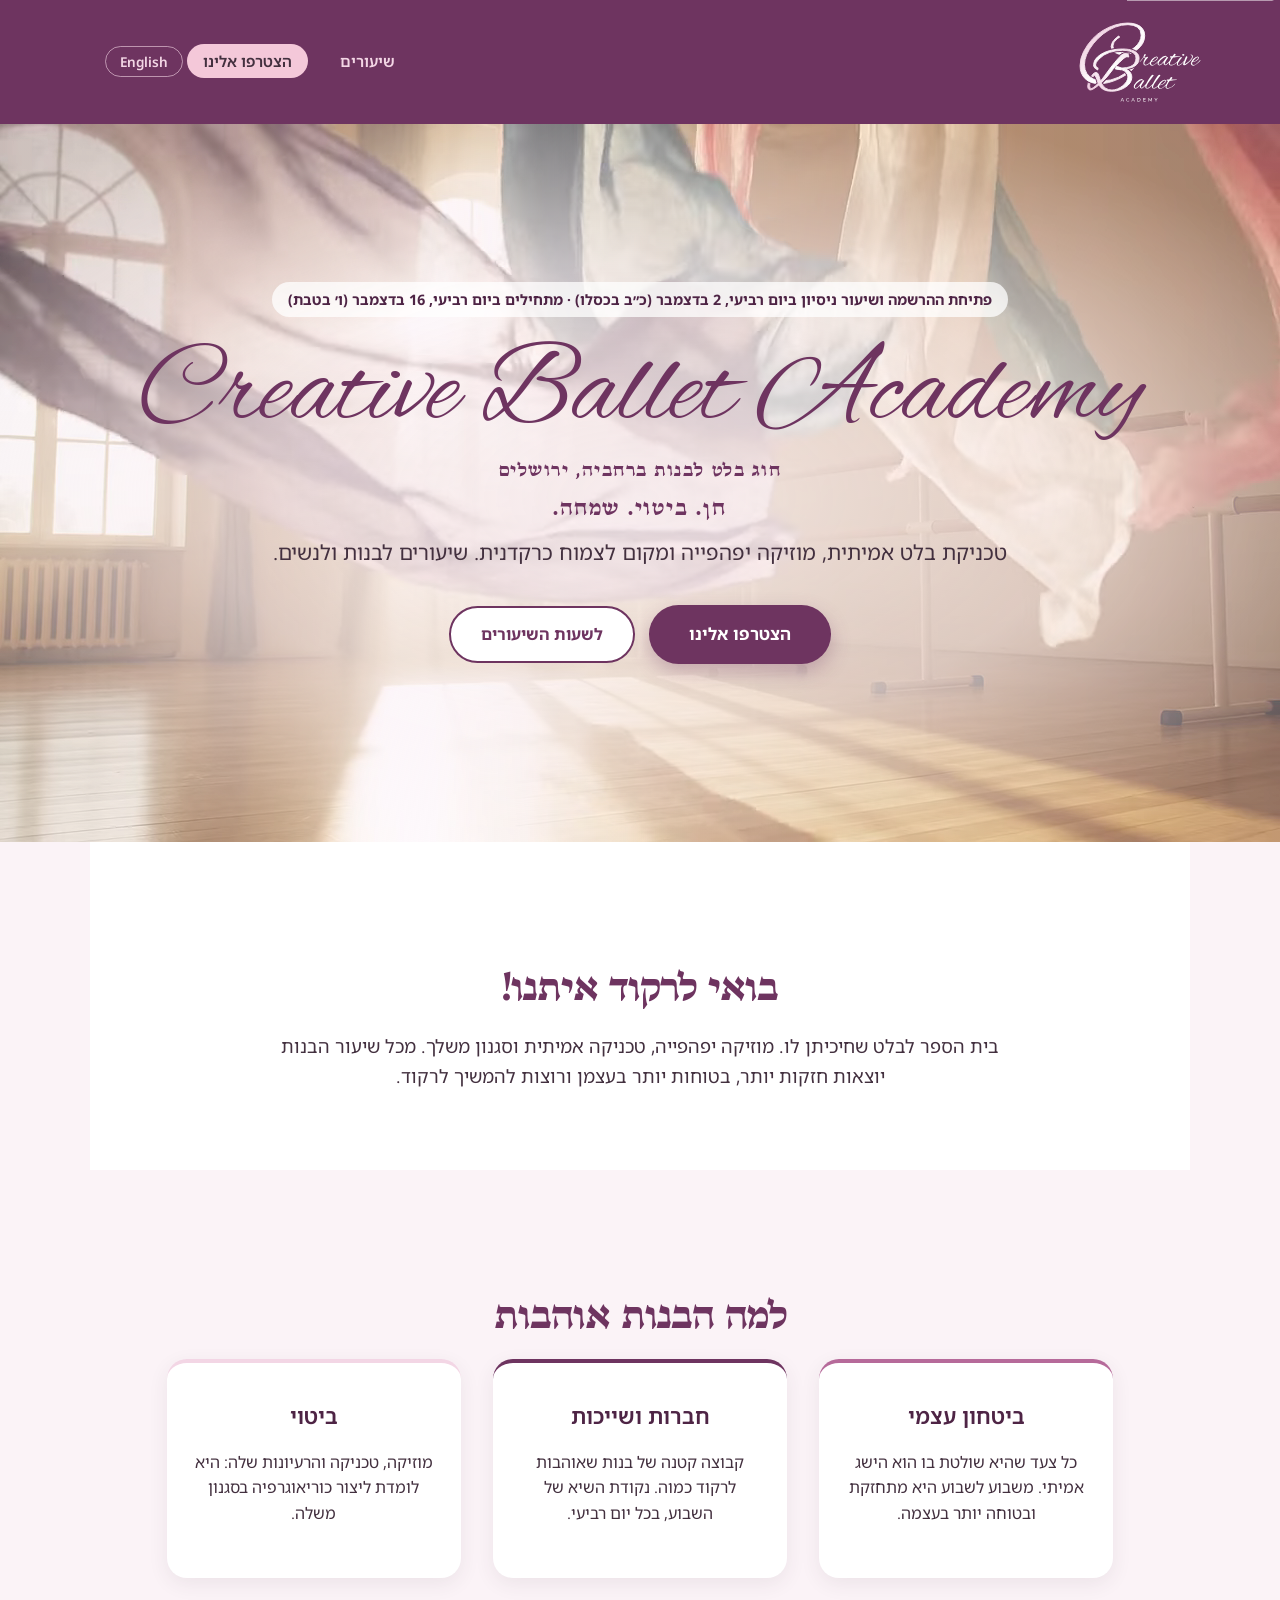
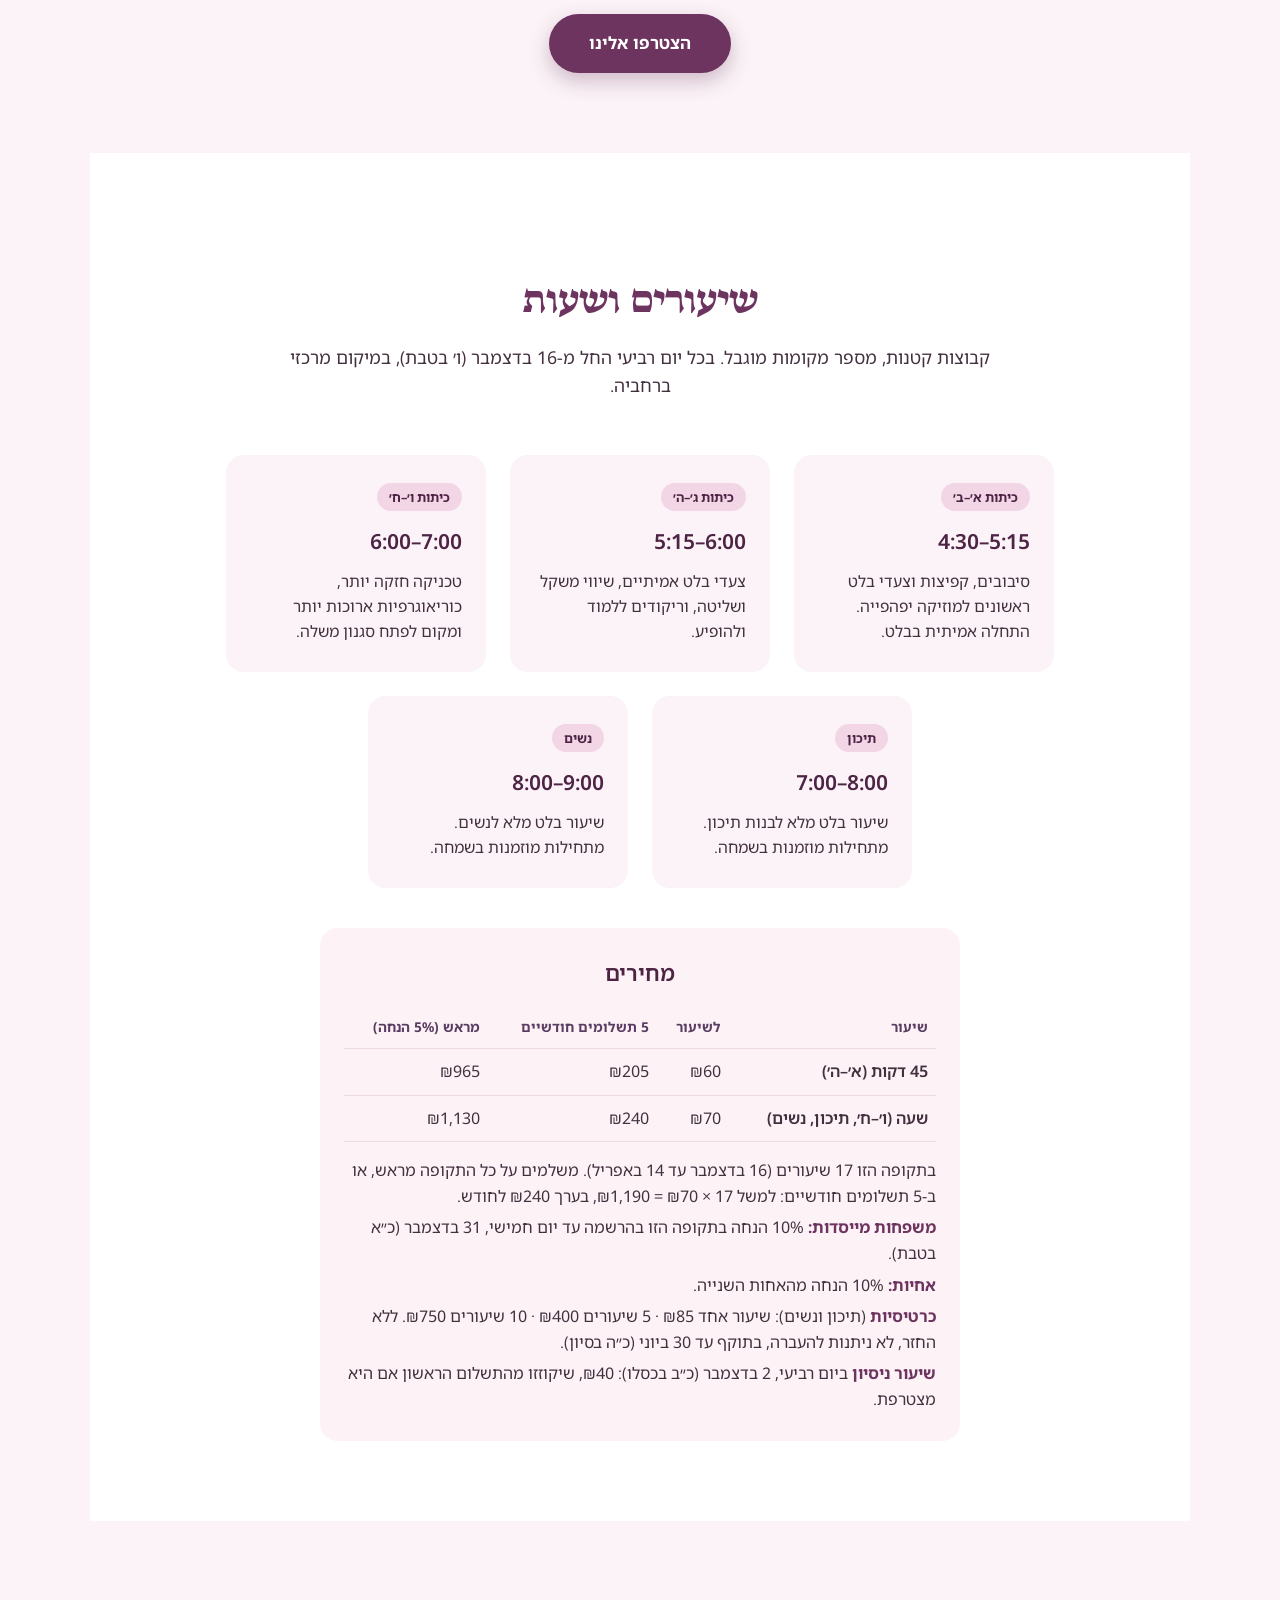
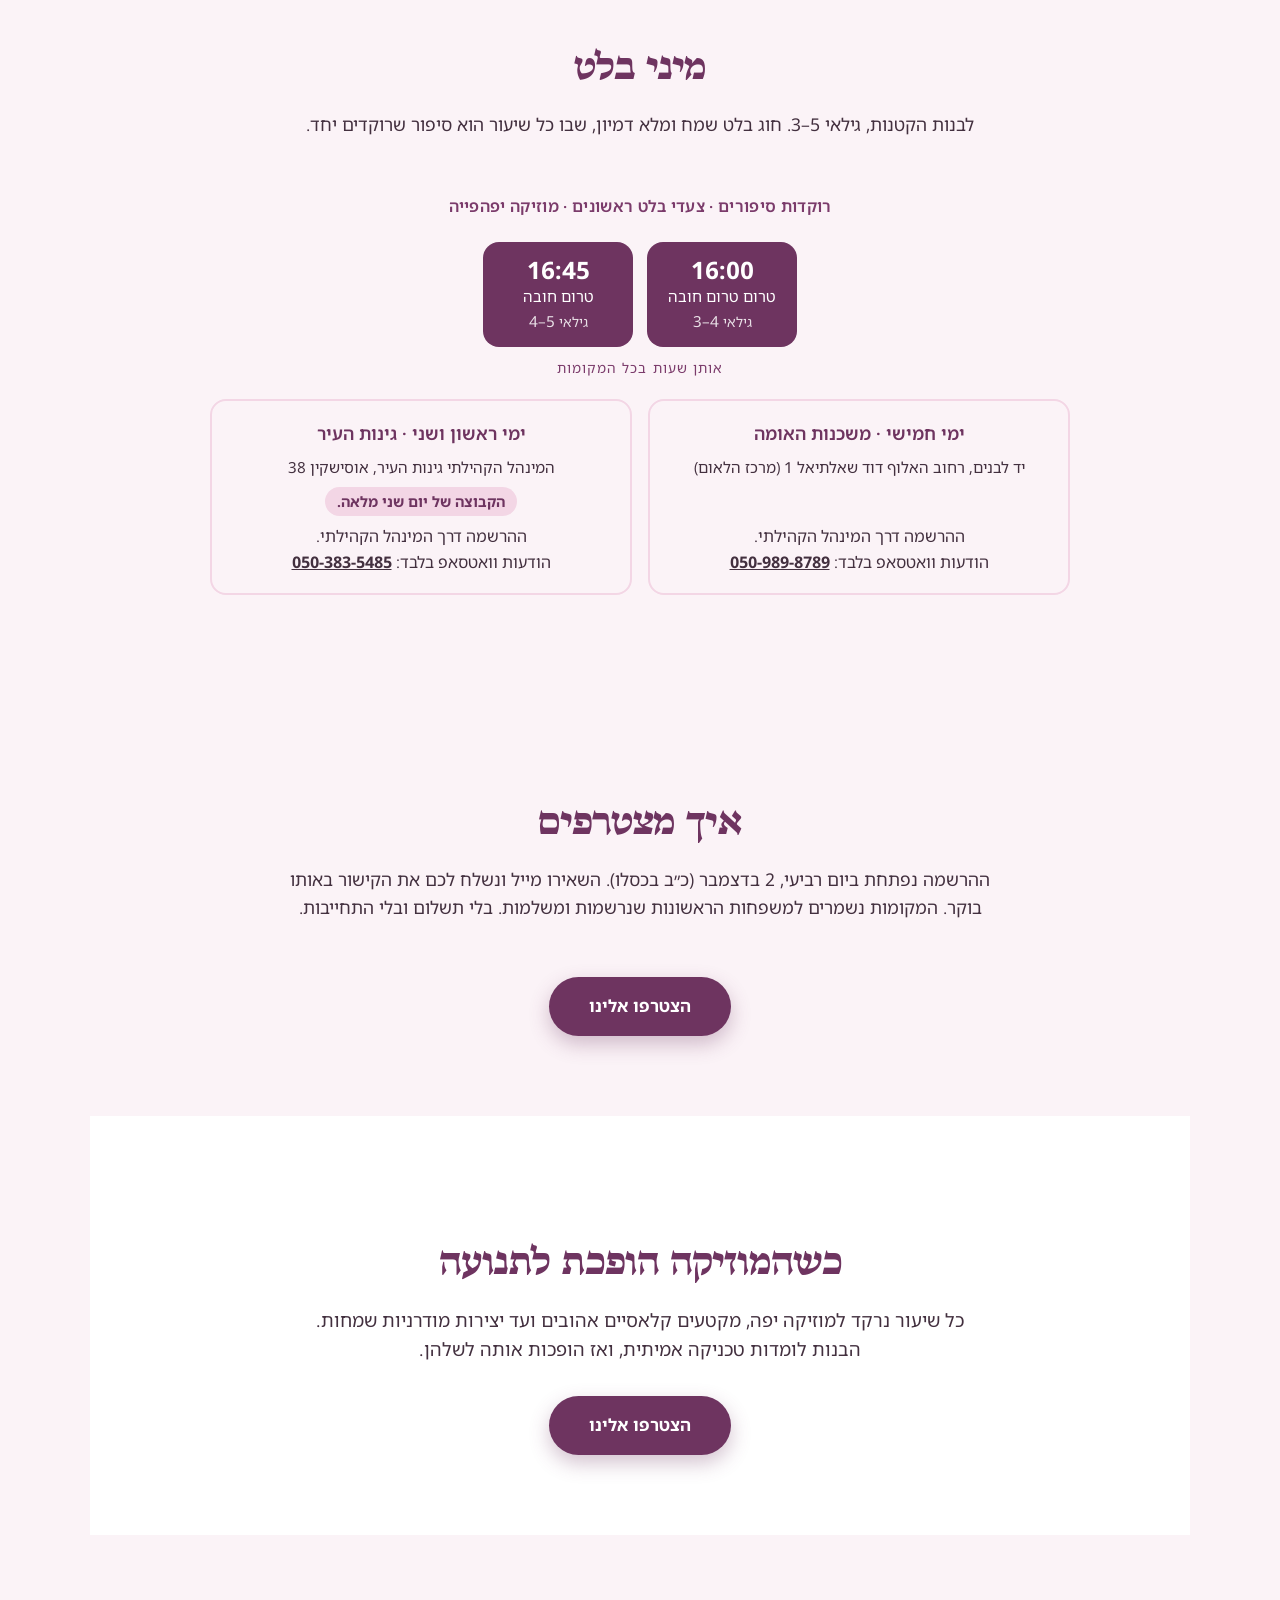
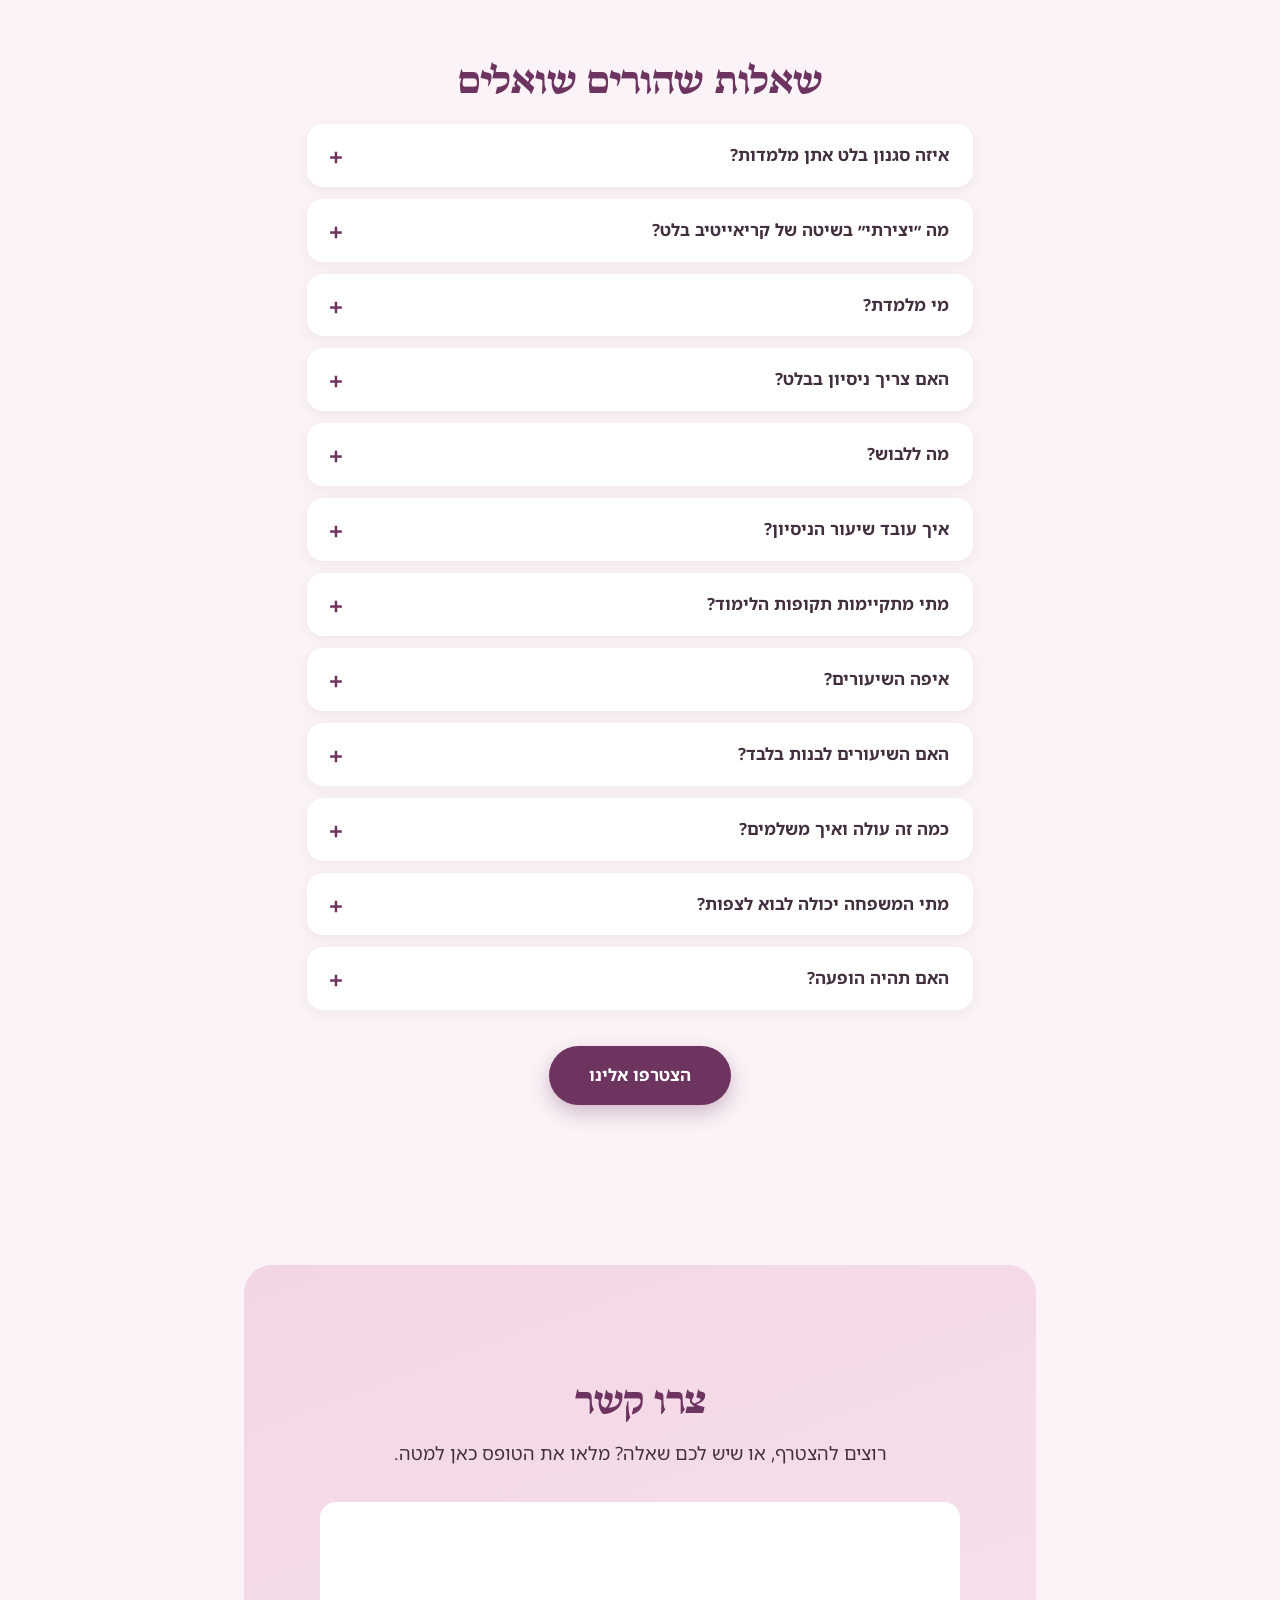
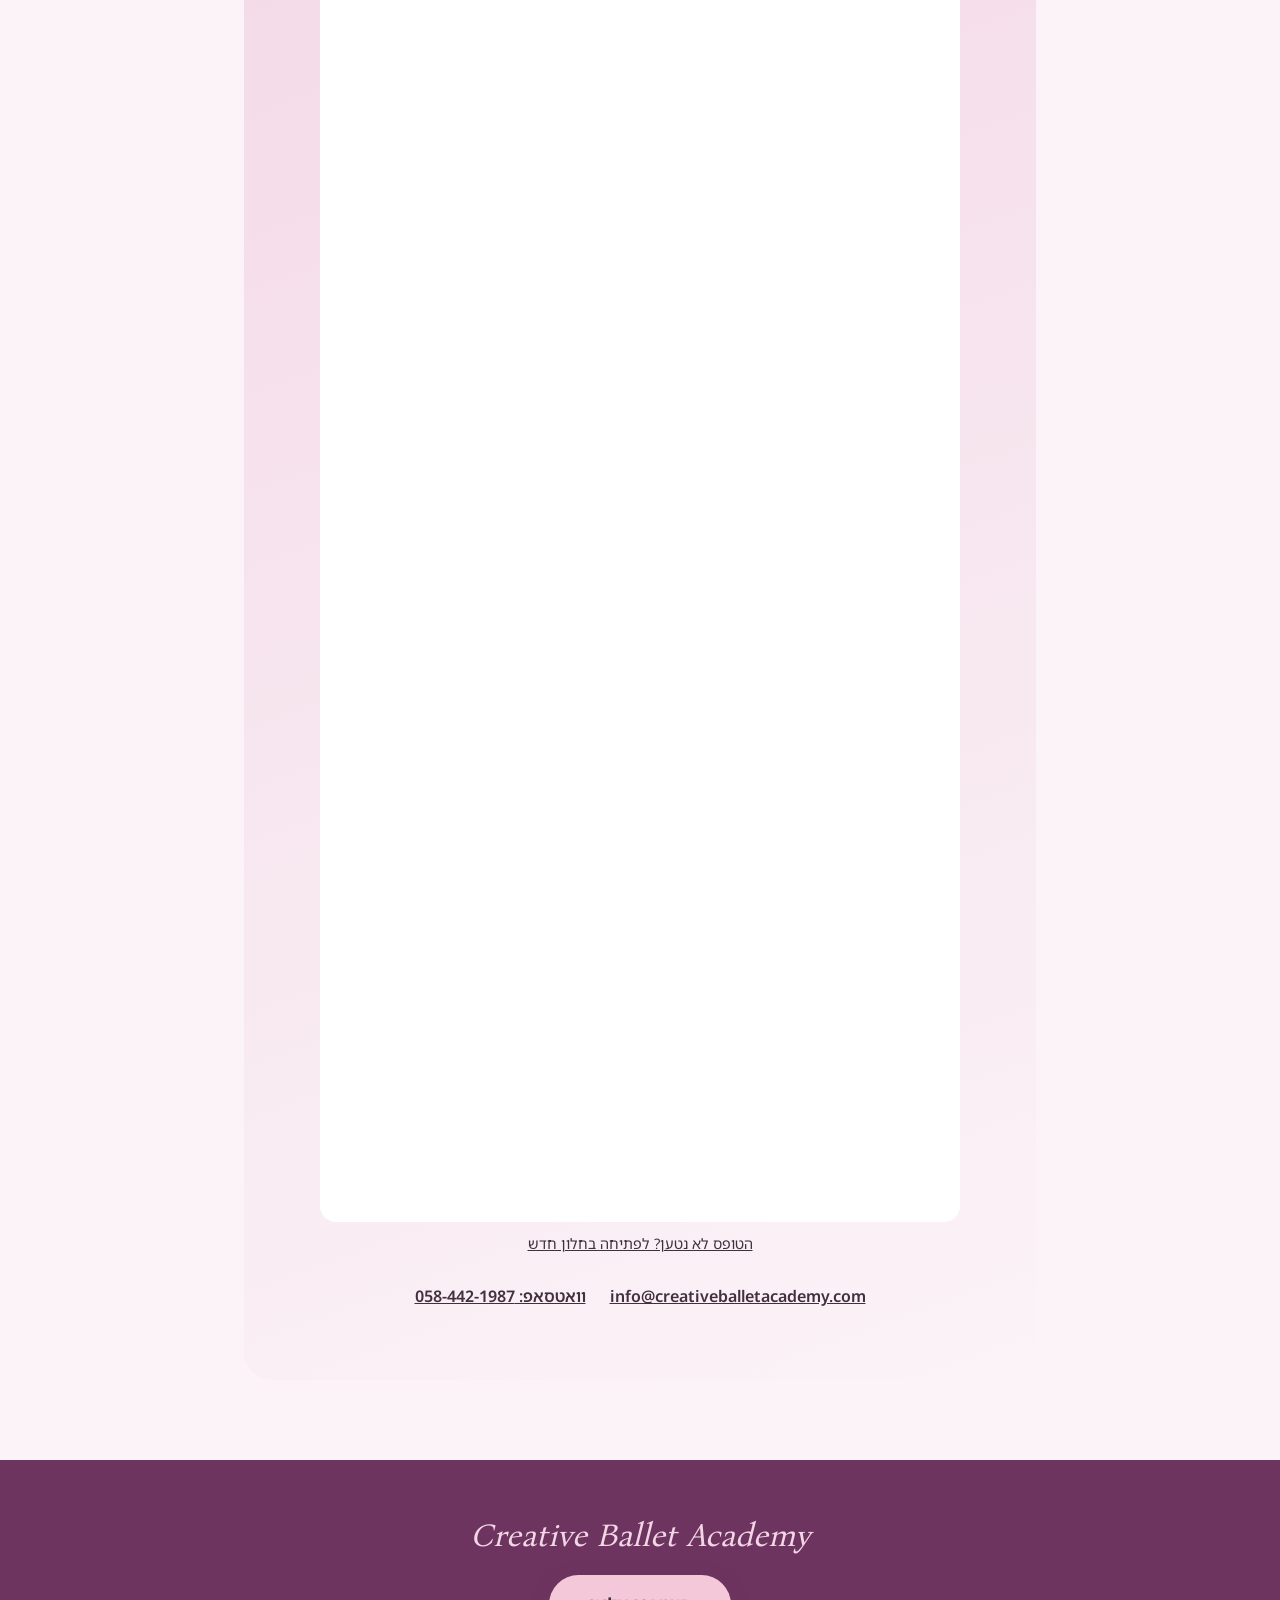
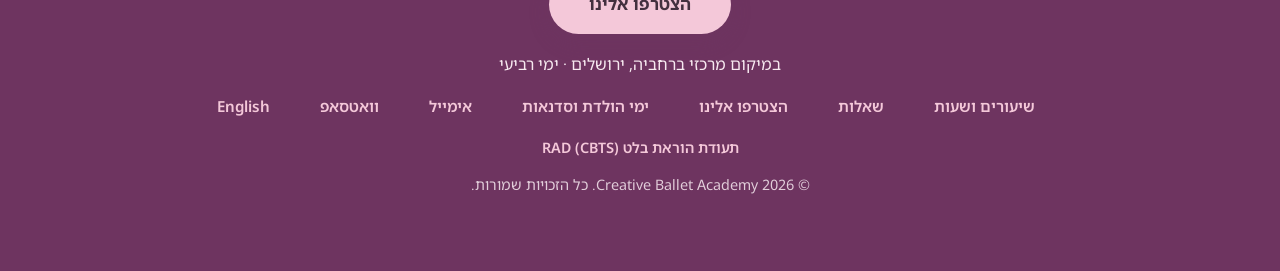
==== commit 47f6e7a8: "Founding Families: 10% off this term (EN + HE) Co-Authored-By: Claude Opus 5.5 <noreply@anthropic.co" ====
--- a/he/index.html
+++ b/he/index.html
@@ -39,7 +39,7 @@
   "email": "info@creativeballetacademy.com",
   "image": "https://creativeballetacademy.com/assets/og-image-he.jpg",
   "logo": "https://creativeballetacademy.com/assets/logo-favicon.png",
-  "priceRange": "₪50–₪85",
+  "priceRange": "₪54–₪85",
   "currenciesAccepted": "ILS",
   "paymentAccepted": "Cash, Bit, Bank transfer",
   "address": {
@@ -732,7 +732,7 @@
         </tbody>
       </table>
       <p>בתקופה הזו 17 שיעורים (16 בדצמבר עד 14 באפריל). משלמים על כל התקופה מראש, או ב-5 תשלומים חודשיים: למשל 17 × ₪70 = ₪1,190, בערך ₪240 לחודש.</p>
-      <p><strong>משפחות מייסדות:</strong> נרשמות עד יום חמישי, 31 בדצמבר (כ״א בטבת), ומשלמות ₪50 / ₪60 לשיעור (₪170 / ₪205 לחודש) כל השנה הראשונה.</p>
+      <p><strong>משפחות מייסדות:</strong> 10% הנחה בתקופה הזו בהרשמה עד יום חמישי, 31 בדצמבר (כ״א בטבת).</p>
       <p><strong>אחיות:</strong> 10% הנחה מהאחות השנייה.</p>
       <p><strong>כרטיסיות</strong> (תיכון ונשים): שיעור אחד ₪85 · 5 שיעורים ₪400 · 10 שיעורים ₪750. ללא החזר, לא ניתנות להעברה, בתוקף עד 30 ביוני (כ״ה בסיון).</p>
       <p><strong>שיעור ניסיון</strong> ביום רביעי, 2 בדצמבר (כ״ב בכסלו): ₪40, שיקוזזו מהתשלום הראשון אם היא מצטרפת.</p>
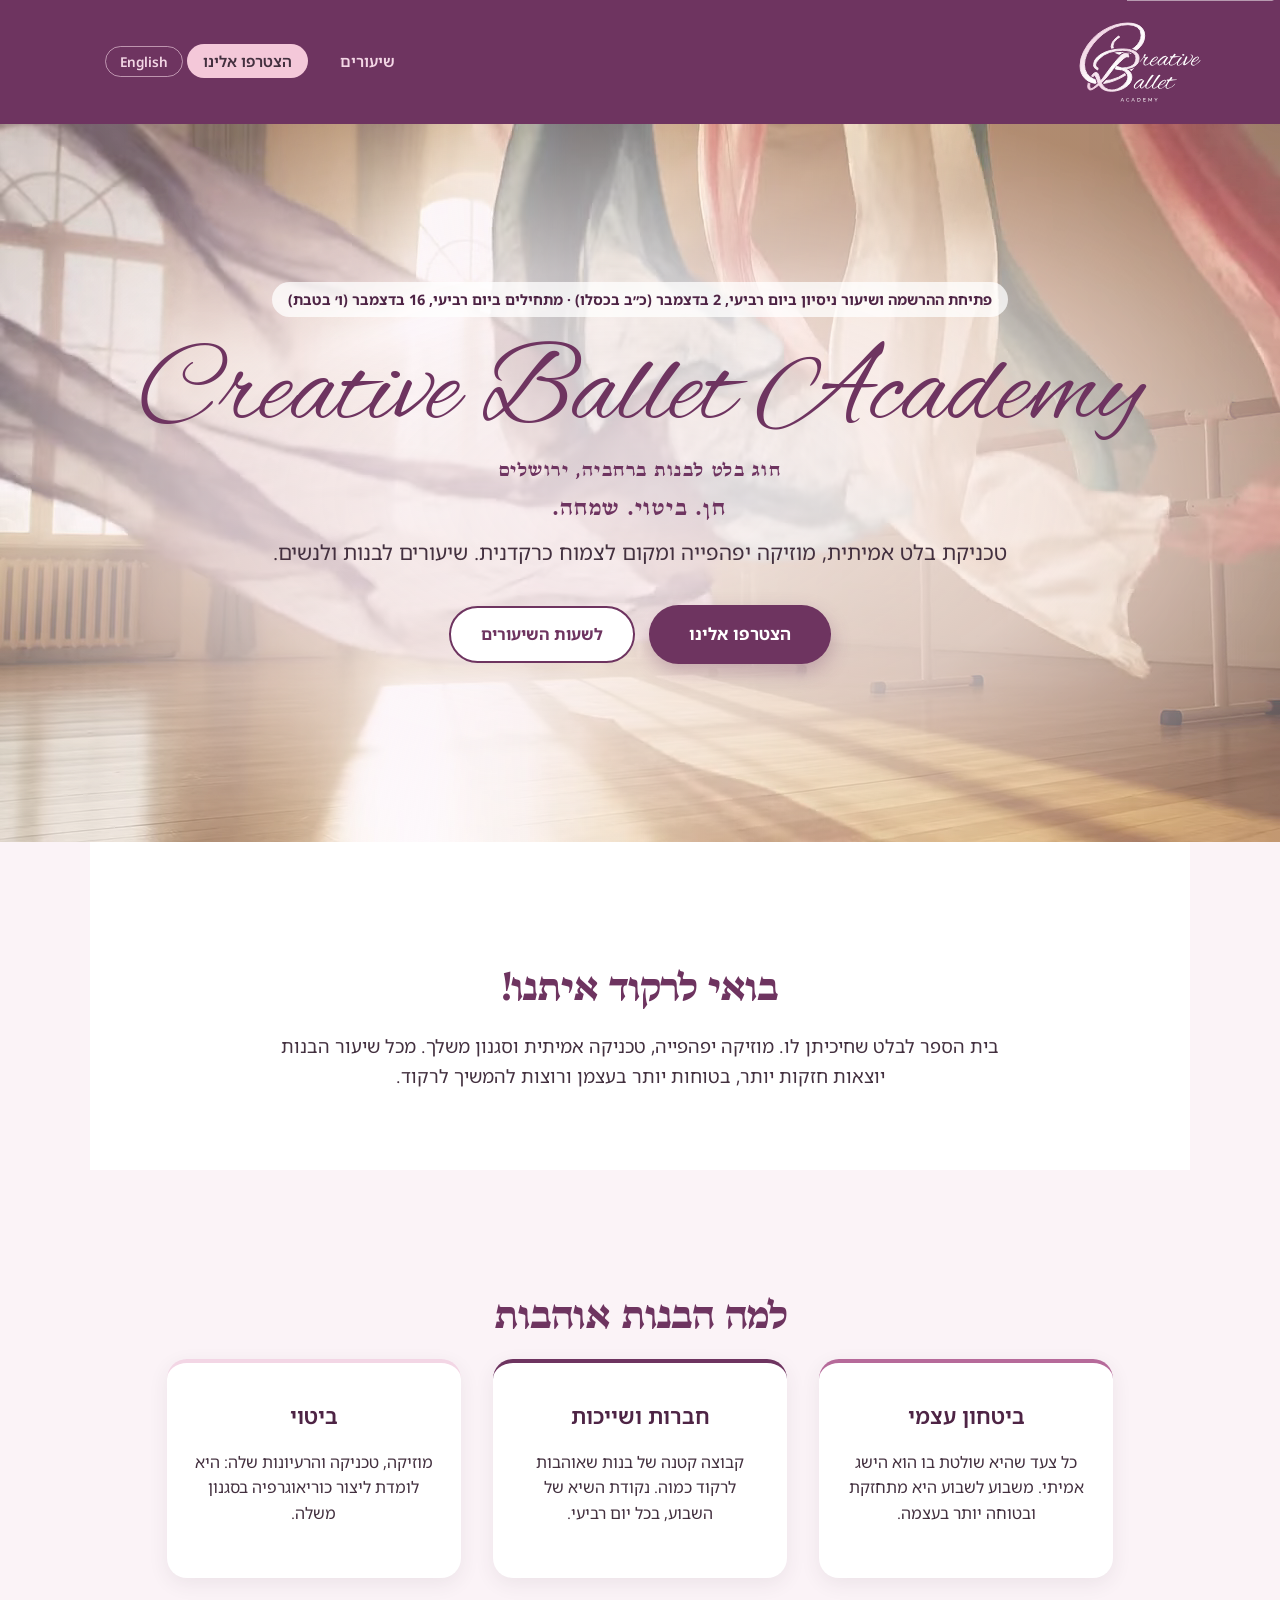
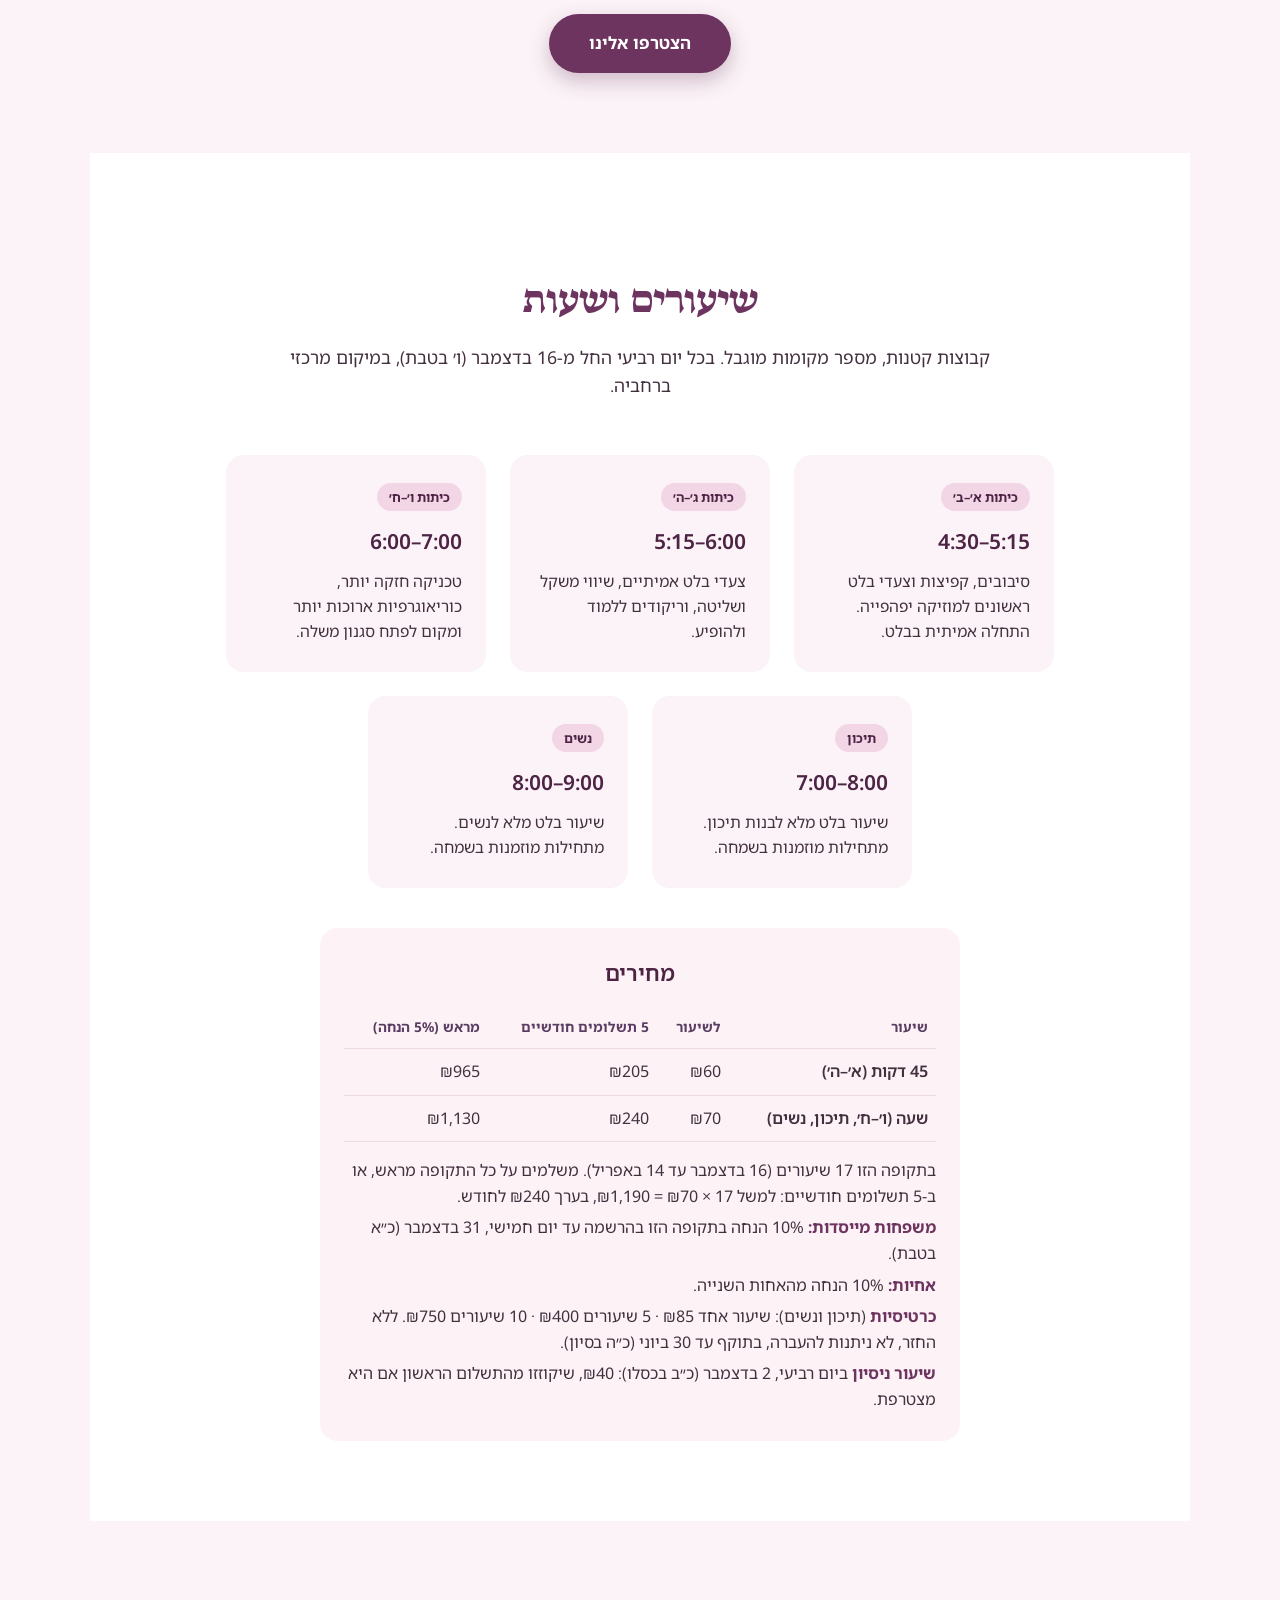
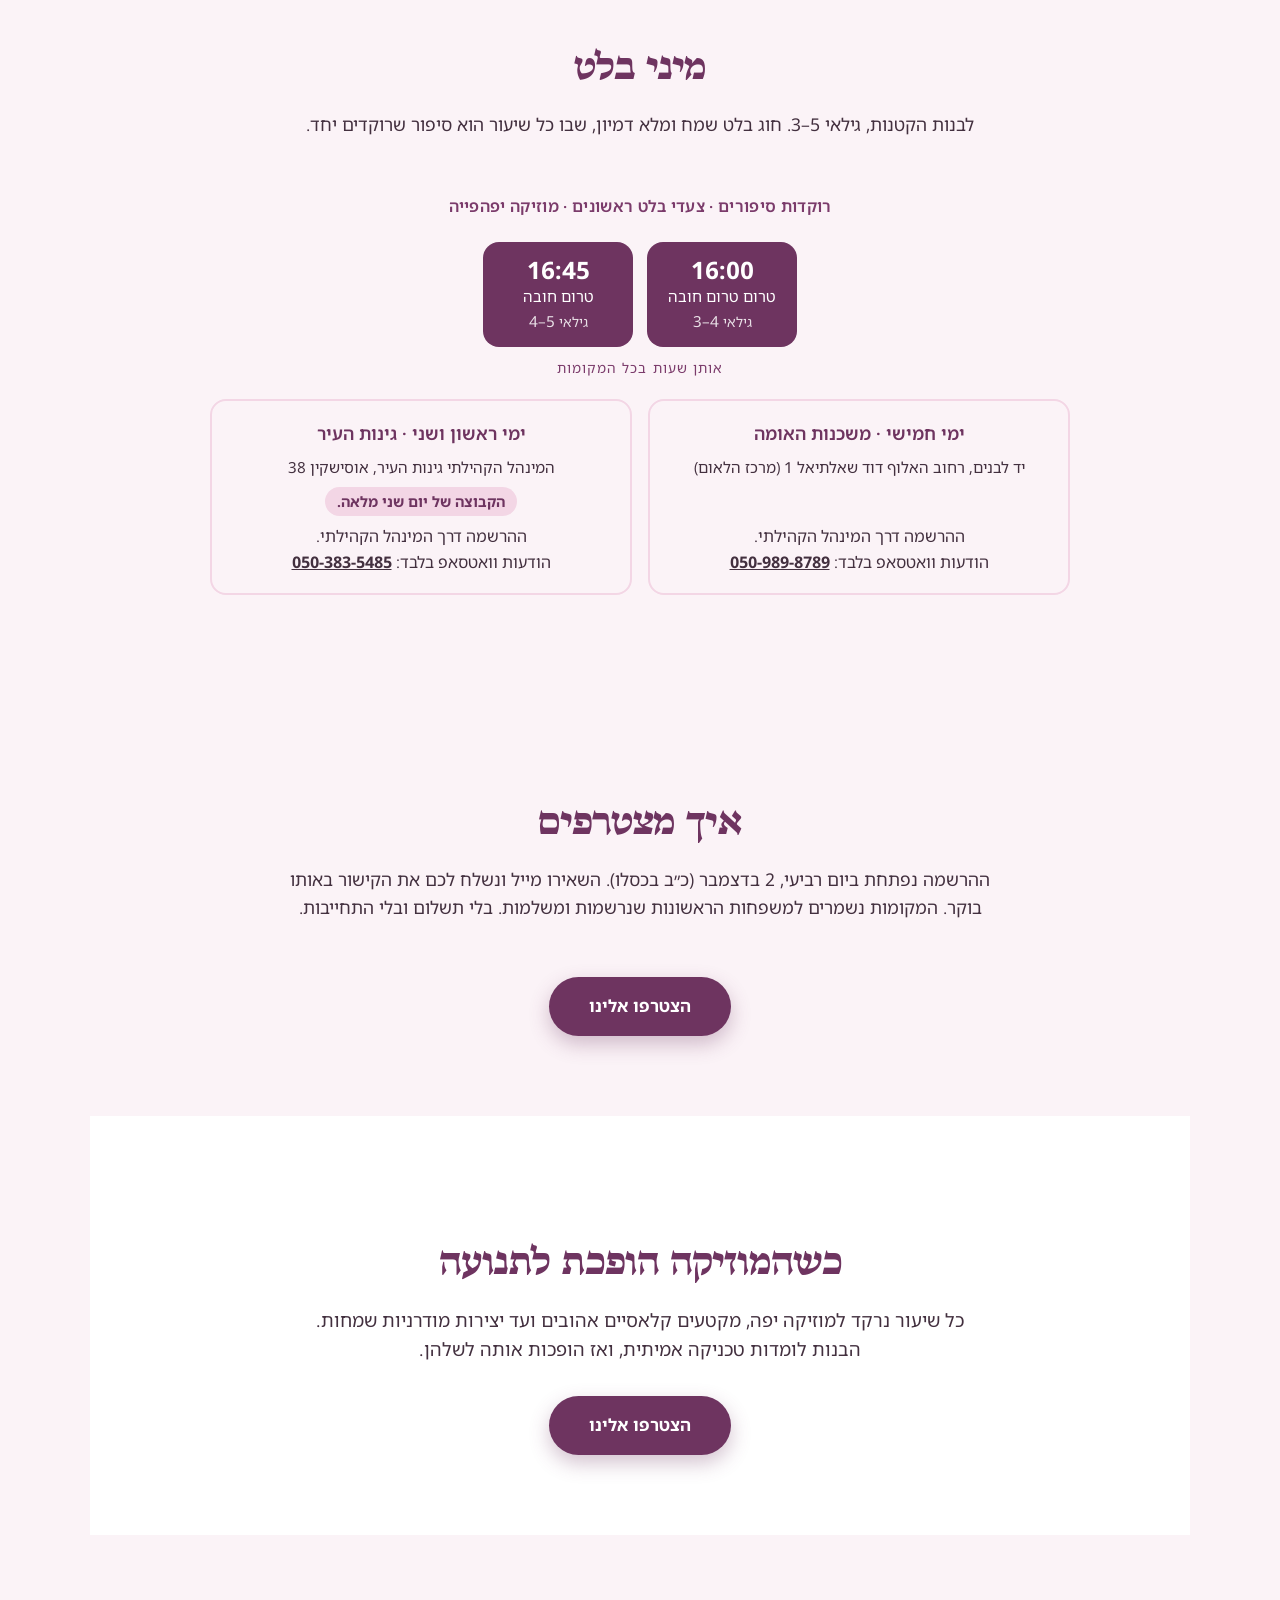
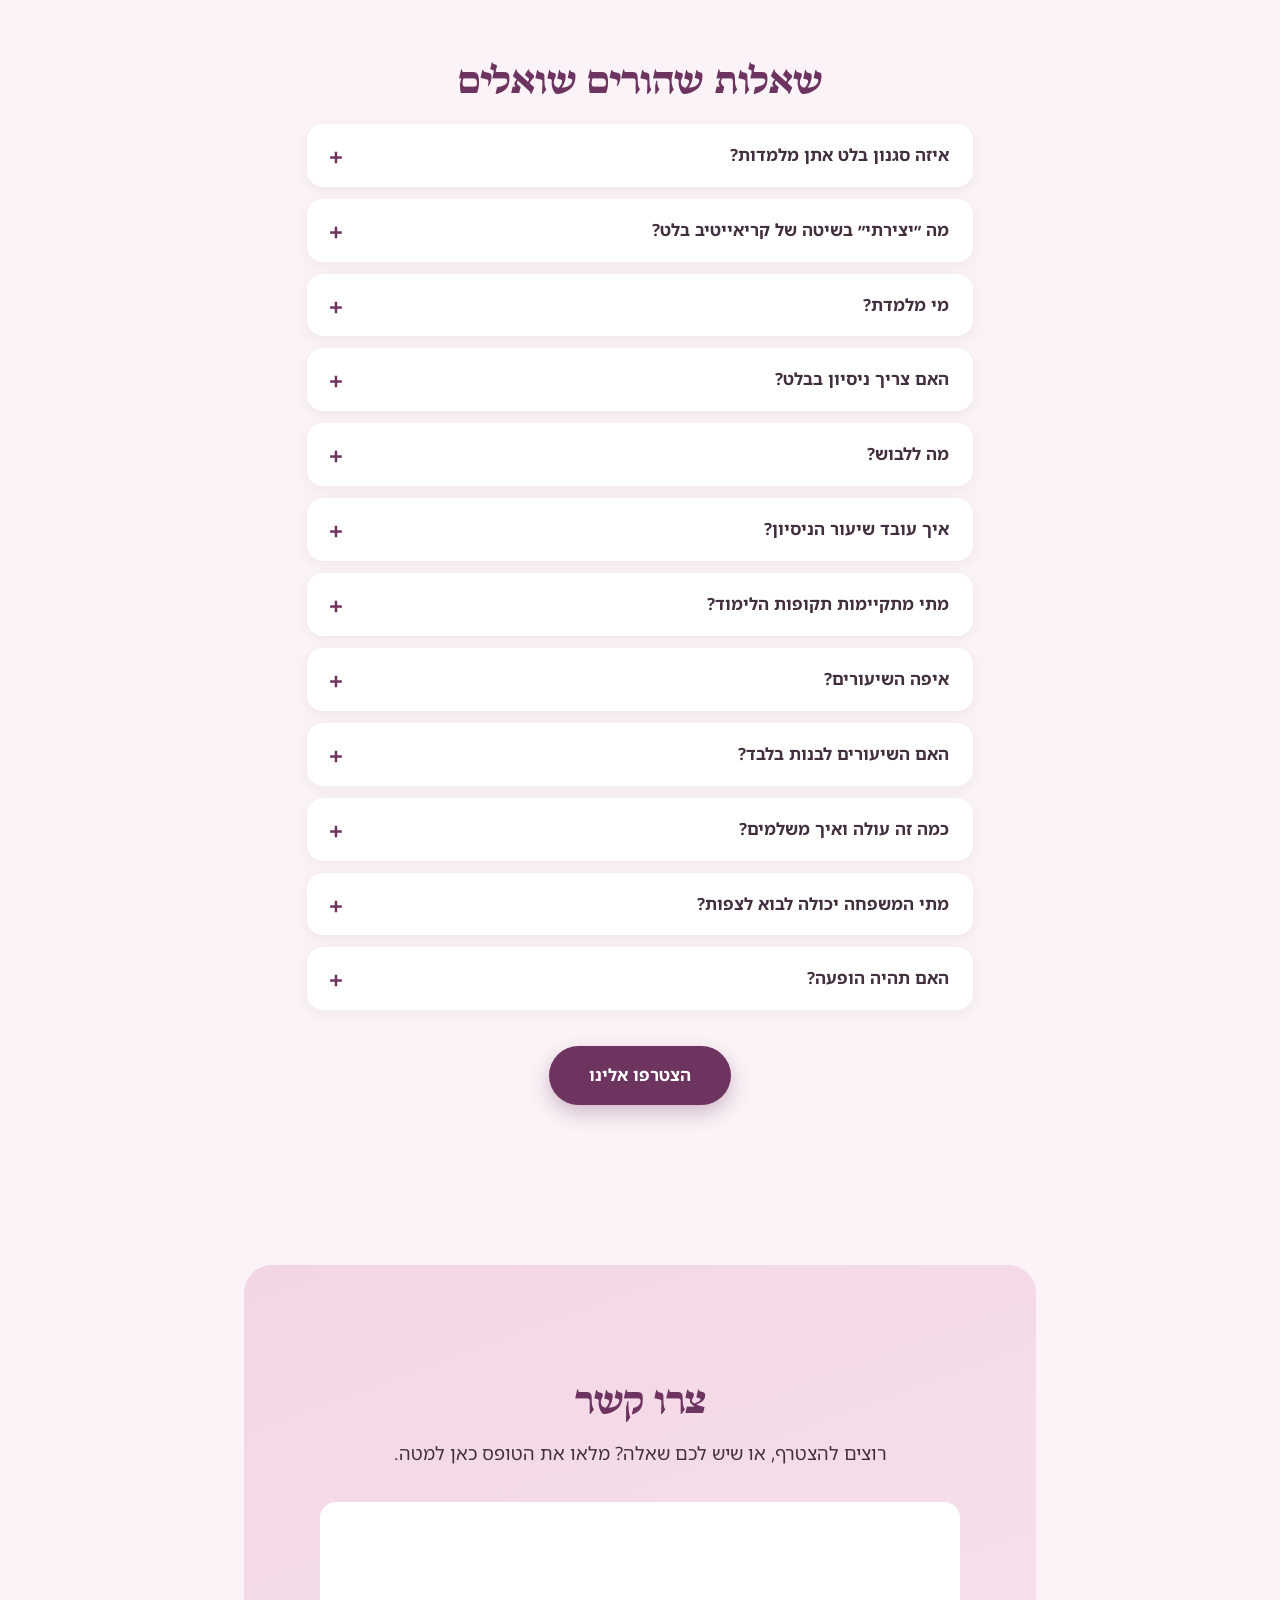
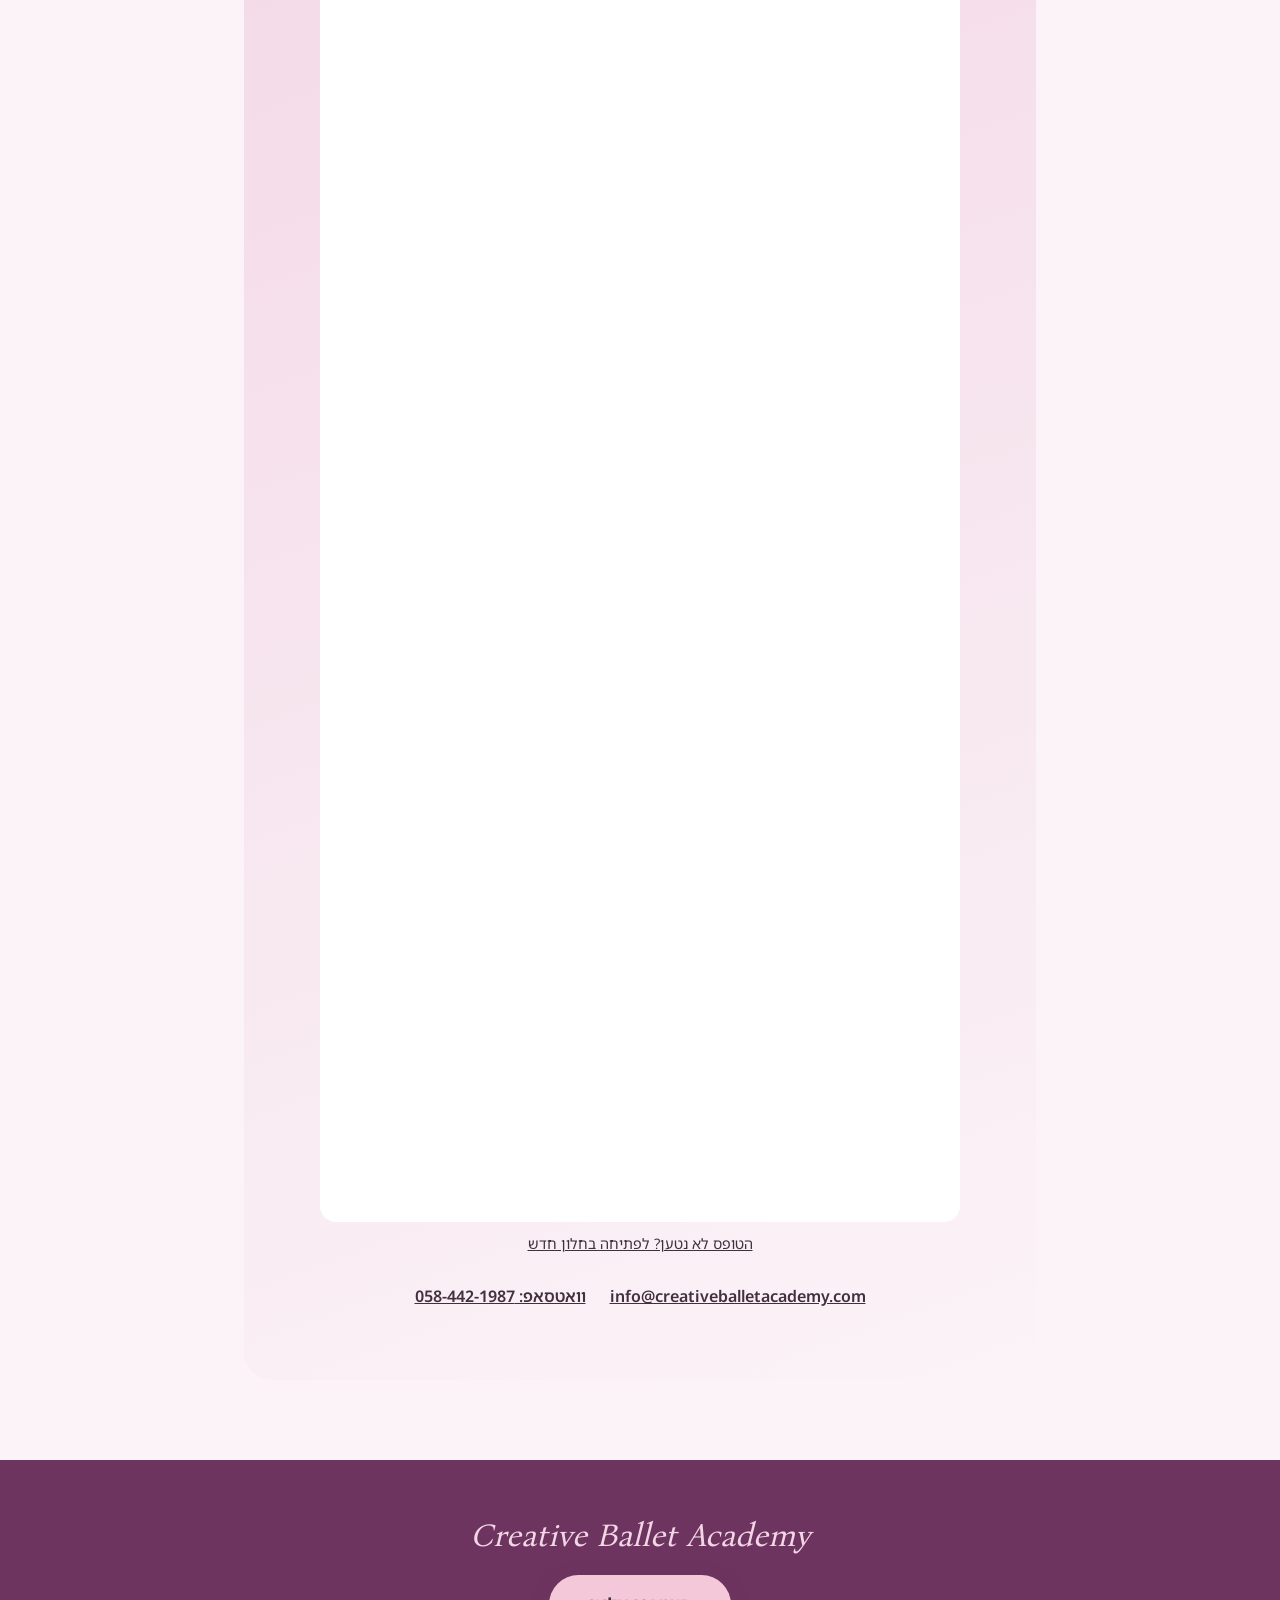
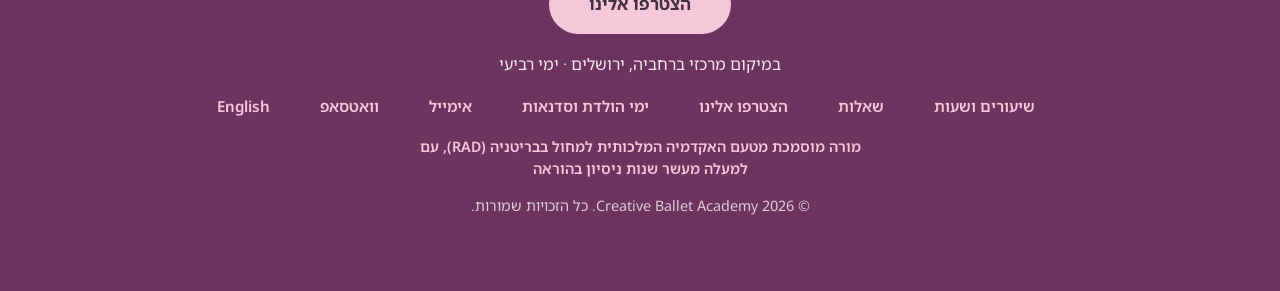
==== commit 8dbd8c59: "Footer: Royal Academy of Dance certification line, no name (EN + HE) Co-Authored-By: Claude Opus 5.5" ====
--- a/he/index.html
+++ b/he/index.html
@@ -872,7 +872,7 @@
     <a href="/" lang="en" hreflang="en">English</a>
   </nav>
   <div class="rad-badge">
-    <span>תעודת הוראת בלט <span dir="ltr">RAD (CBTS)</span></span>
+    <span>מורה מוסמכת מטעם האקדמיה המלכותית למחול בבריטניה (<span dir="ltr">RAD</span>), עם למעלה מעשר שנות ניסיון בהוראה</span>
   </div>
   <p class="footer-meta">© 2026 Creative Ballet Academy. כל הזכויות שמורות.</p>
 </footer>
--- a/assets/site.css
+++ b/assets/site.css
@@ -192,8 +192,9 @@
 .other-ages[open] summary { background: #fdf3f6; }
 .other-ages p { margin: 14px 0 0; }
 
-/* RAD teacher badge in the footer */
+/* RAD teacher line in the footer */
 .rad-badge { display: flex; flex-direction: column; align-items: center; gap: 6px; margin: 0 0 12px; font-size: 0.9rem; font-weight: 600; color: #f4c8d9; text-align: center; }
+.rad-badge > span { max-width: 32em; line-height: 1.5; }
 
 /* Balanced tile grids: never leave a lone tile on its own row */
 .program-list, .steps { grid-template-columns: 1fr !important; }
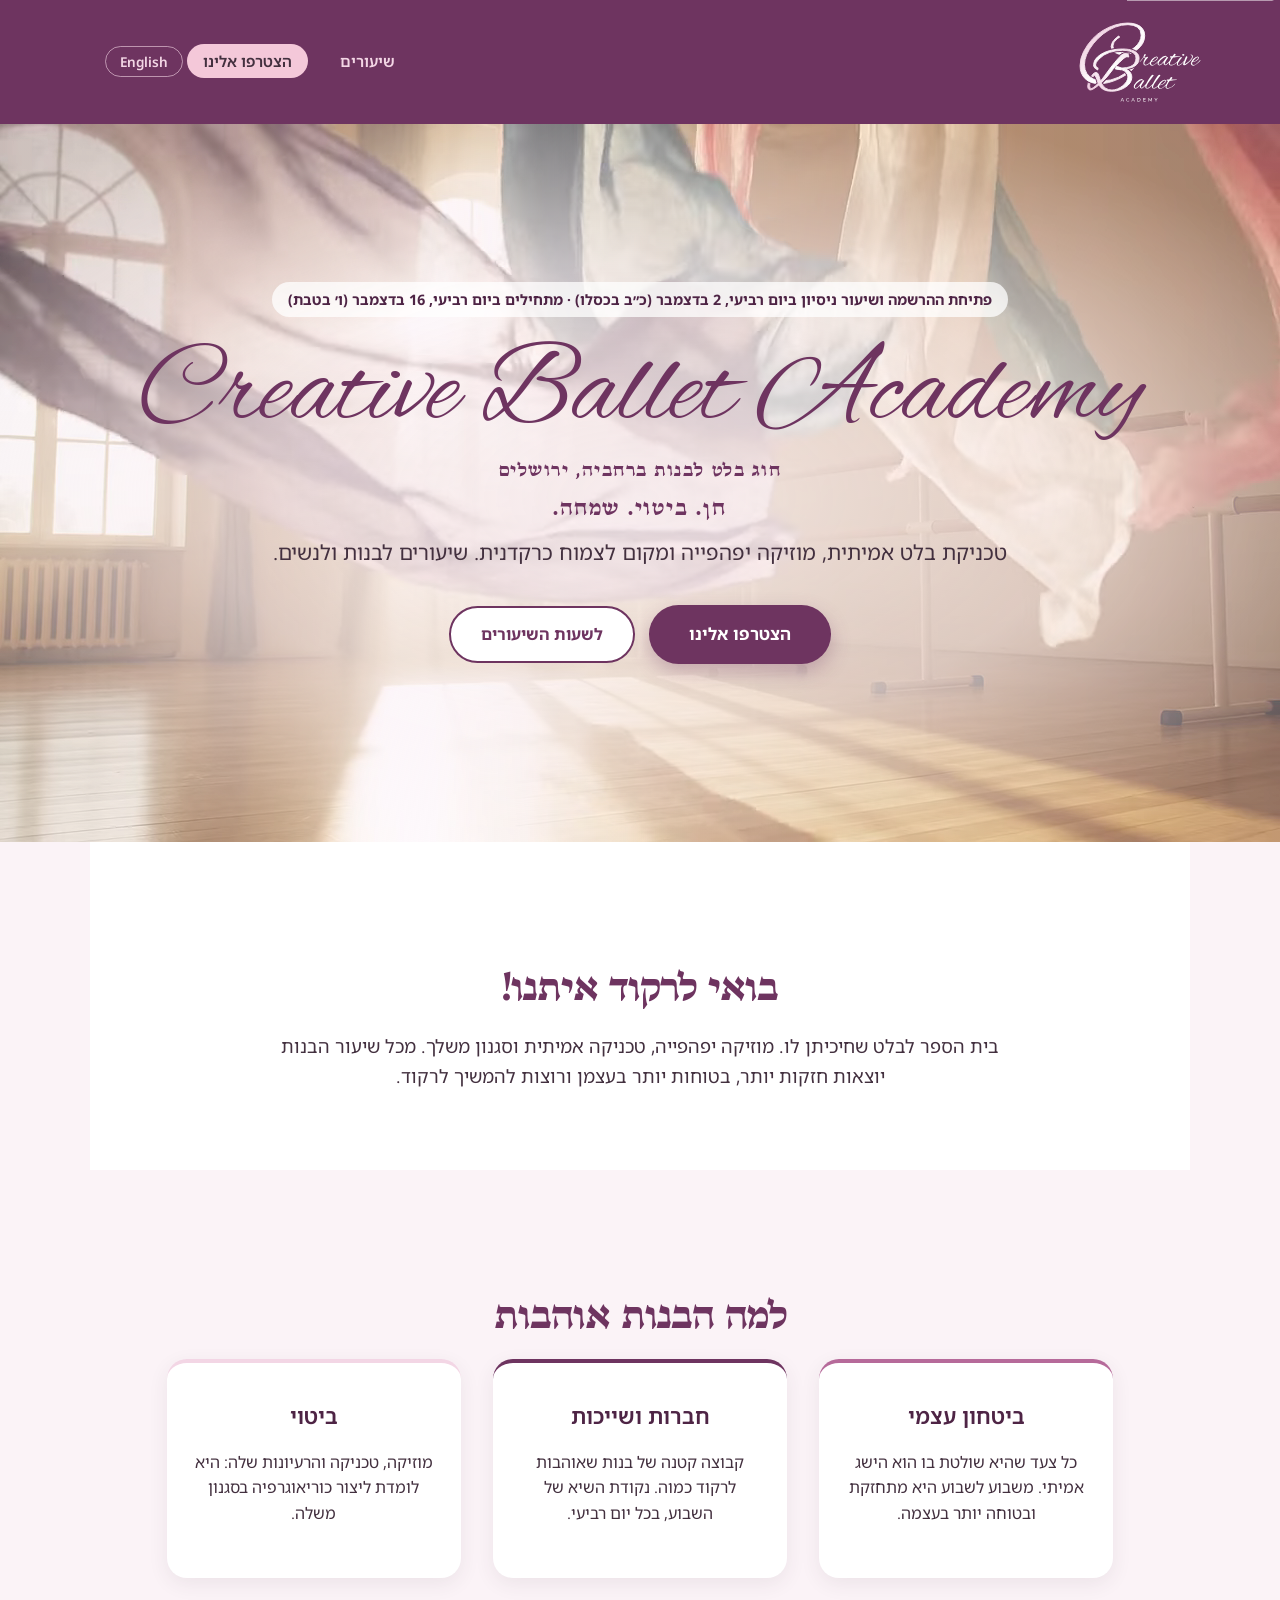
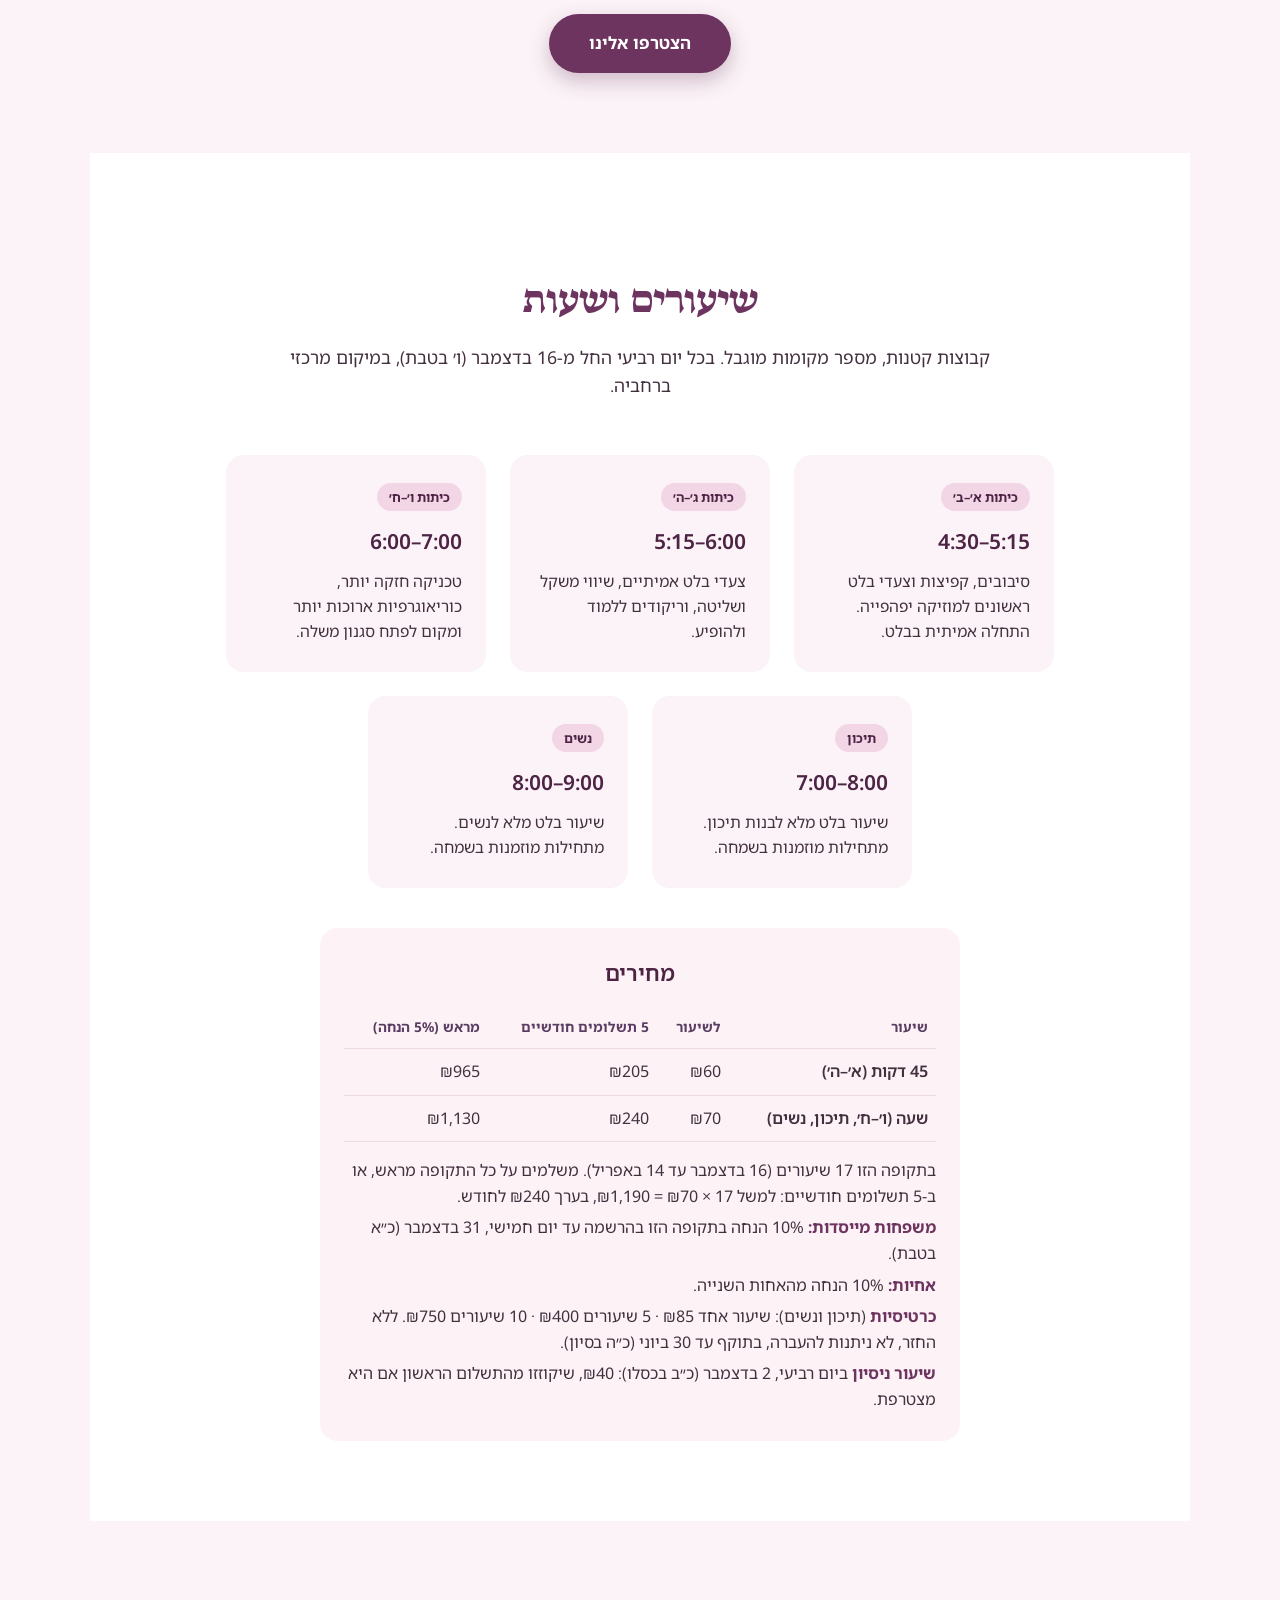
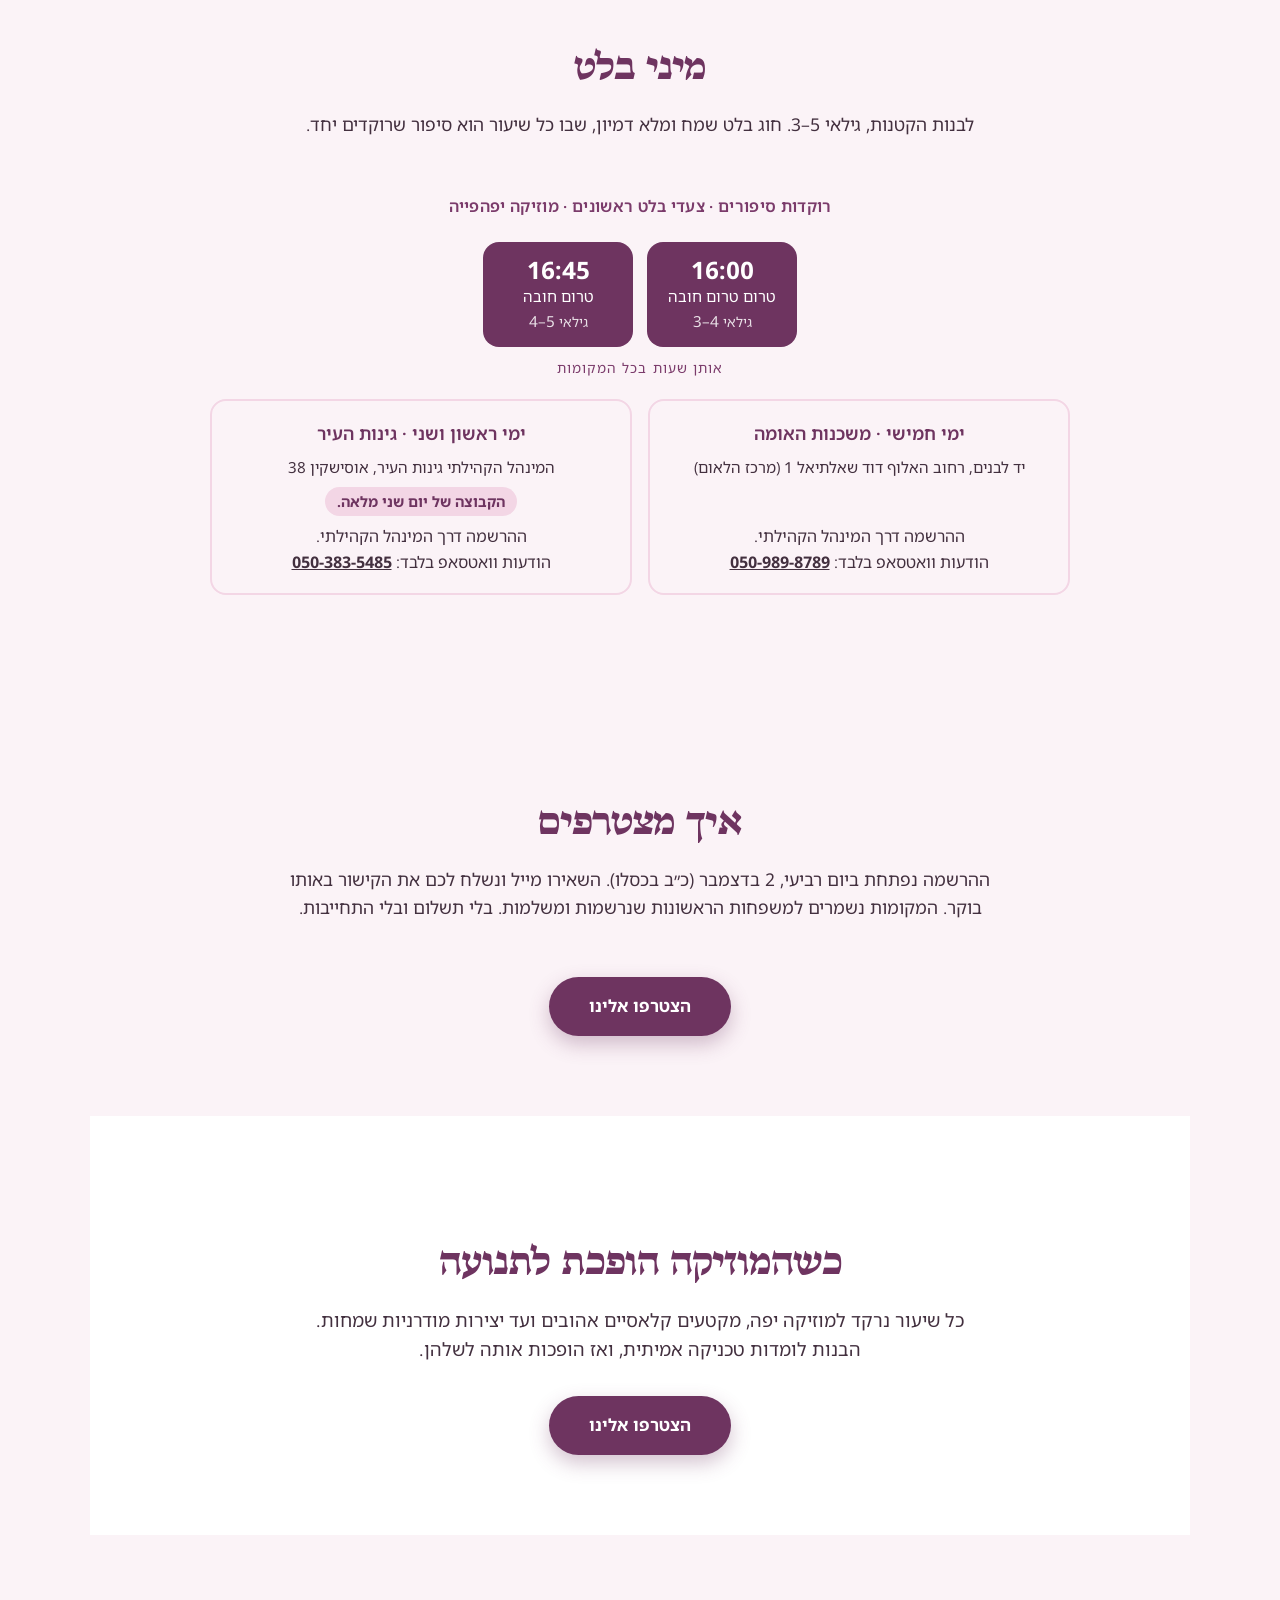
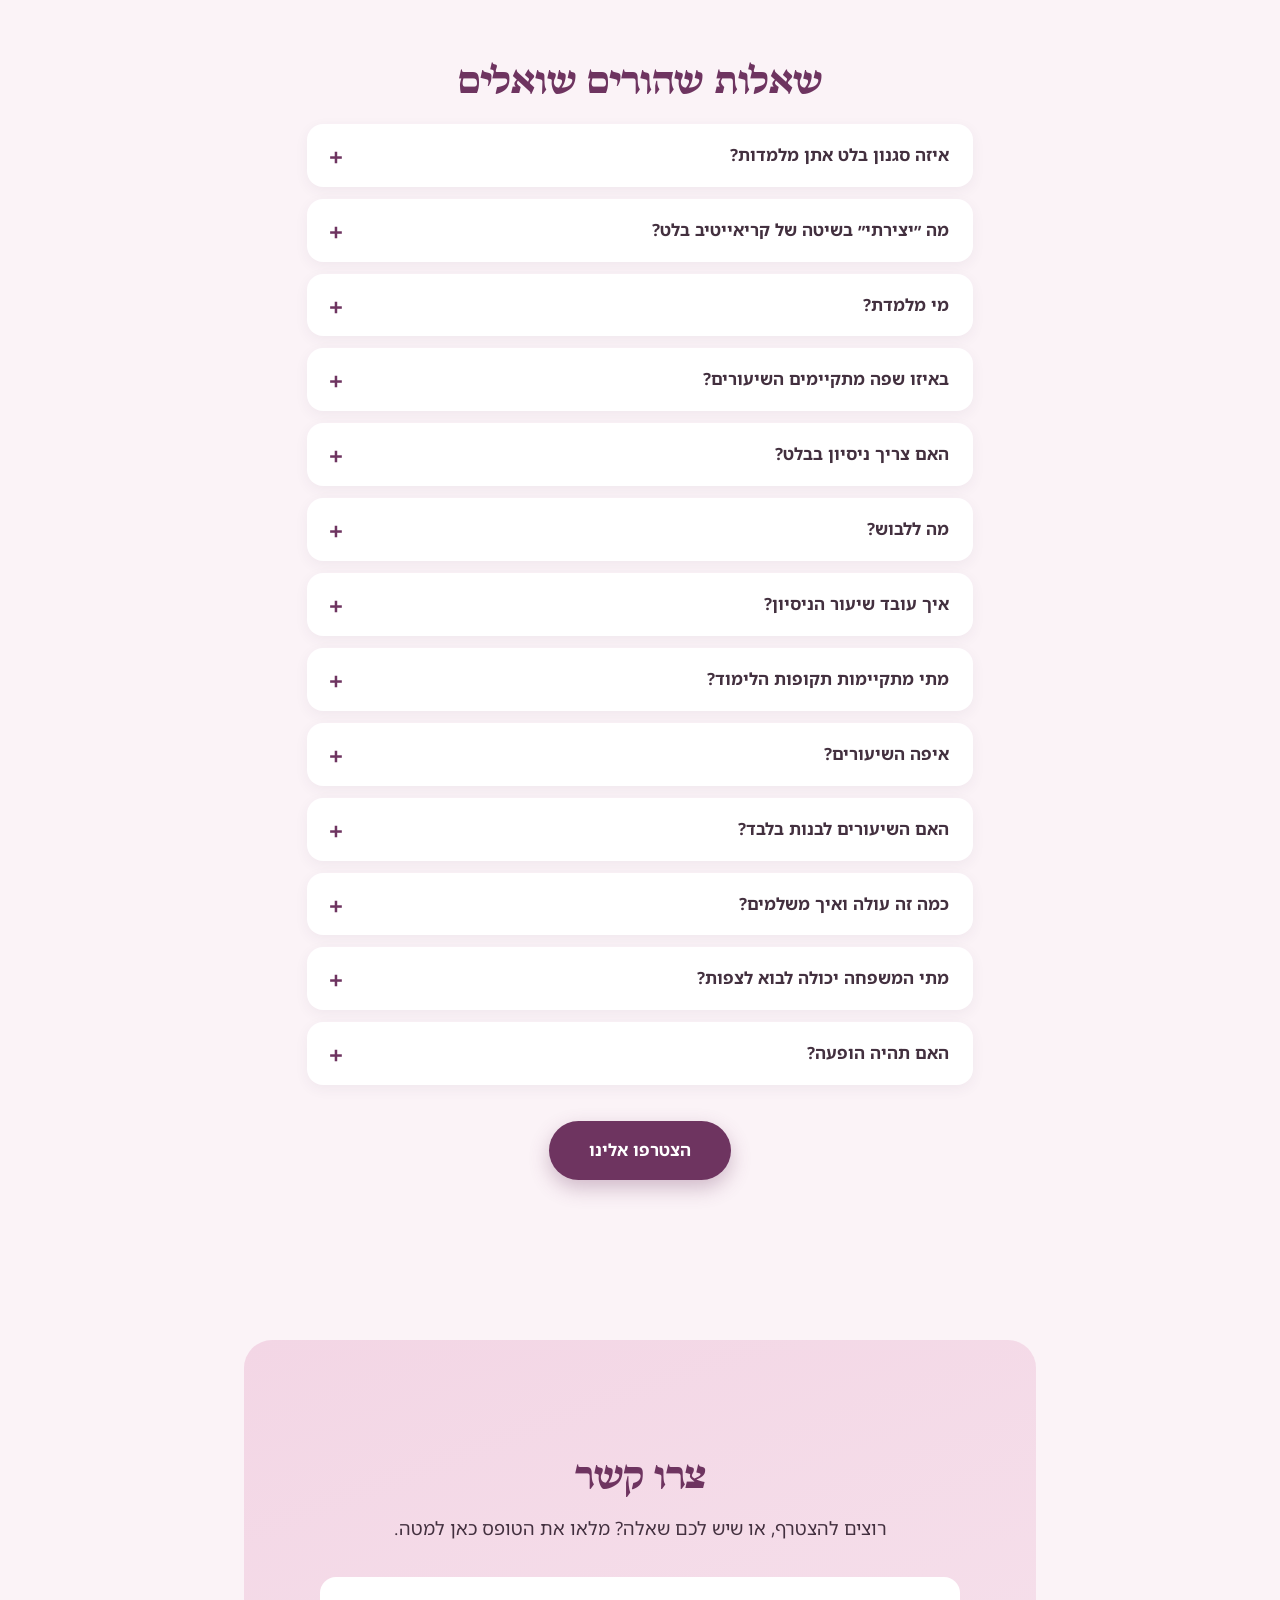
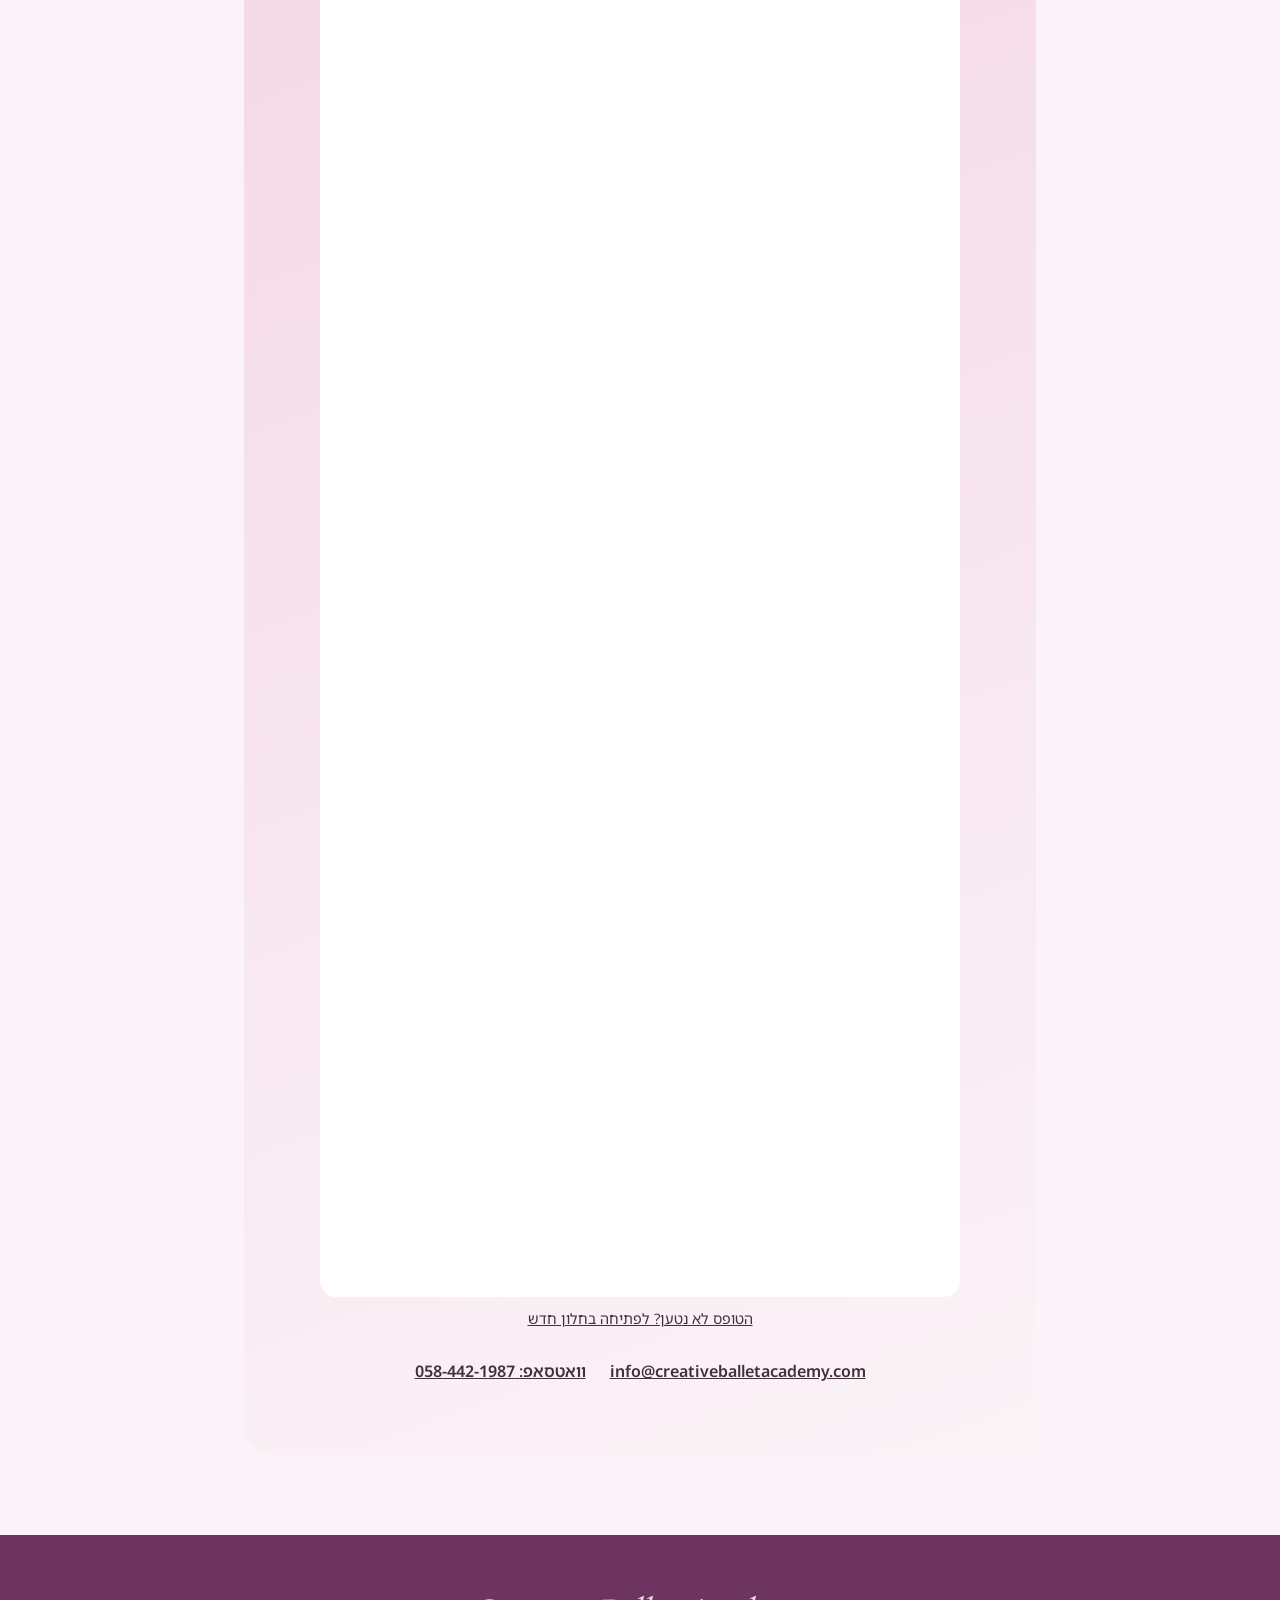
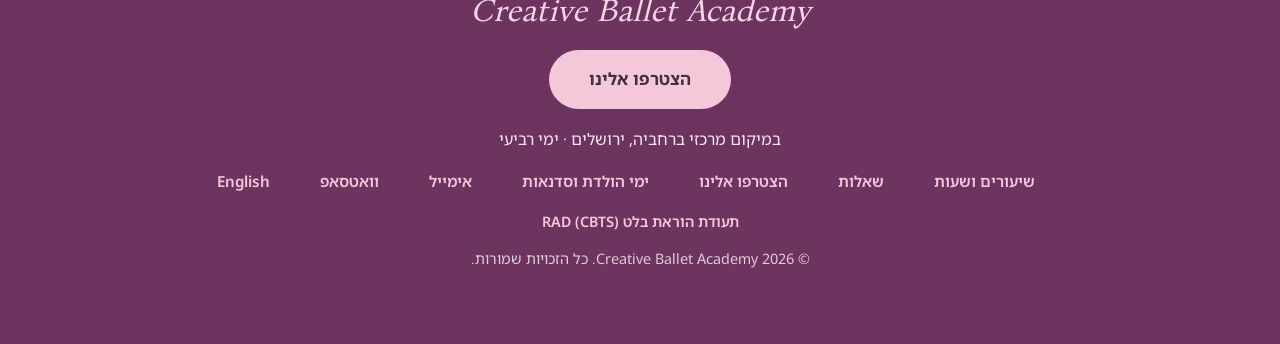
==== commit 4c1b3063: "Add FAQ: What language are classes taught in? (EN + HE, incl. structured data) Co-Authored-By: Claud" ====
--- a/he/index.html
+++ b/he/index.html
@@ -196,6 +196,14 @@
   },
   {
    "@type": "Question",
+   "name": "באיזו שפה מתקיימים השיעורים?",
+   "acceptedAnswer": {
+    "@type": "Answer",
+    "text": "בדרך כלל בעברית, אלא אם כל המשתתפות בקבוצה מבינות אנגלית."
+   }
+  },
+  {
+   "@type": "Question",
    "name": "האם צריך ניסיון בבלט?",
    "acceptedAnswer": {
     "@type": "Answer",
@@ -790,6 +798,10 @@
       <p>את השיעורים מלמדת מורה לבלט בעלת תעודת <span dir="ltr">RAD</span> וניסיון של יותר מ-10 שנים.</p>
     </details>
     <details class="faq-item">
+      <summary>באיזו שפה מתקיימים השיעורים?</summary>
+      <p>בדרך כלל בעברית, אלא אם כל המשתתפות בקבוצה מבינות אנגלית.</p>
+    </details>
+    <details class="faq-item">
       <summary>האם צריך ניסיון בבלט?</summary>
       <p>לא. כל השיעורים פתוחים למתחילות, ואנחנו מלמדות כל בת מהנקודה שבה היא נמצאת.</p>
     </details>
@@ -872,7 +884,7 @@
     <a href="/" lang="en" hreflang="en">English</a>
   </nav>
   <div class="rad-badge">
-    <span>מורה מוסמכת מטעם האקדמיה המלכותית למחול בבריטניה (<span dir="ltr">RAD</span>), עם למעלה מעשר שנות ניסיון בהוראה</span>
+    <span>תעודת הוראת בלט <span dir="ltr">RAD (CBTS)</span></span>
   </div>
   <p class="footer-meta">© 2026 Creative Ballet Academy. כל הזכויות שמורות.</p>
 </footer>
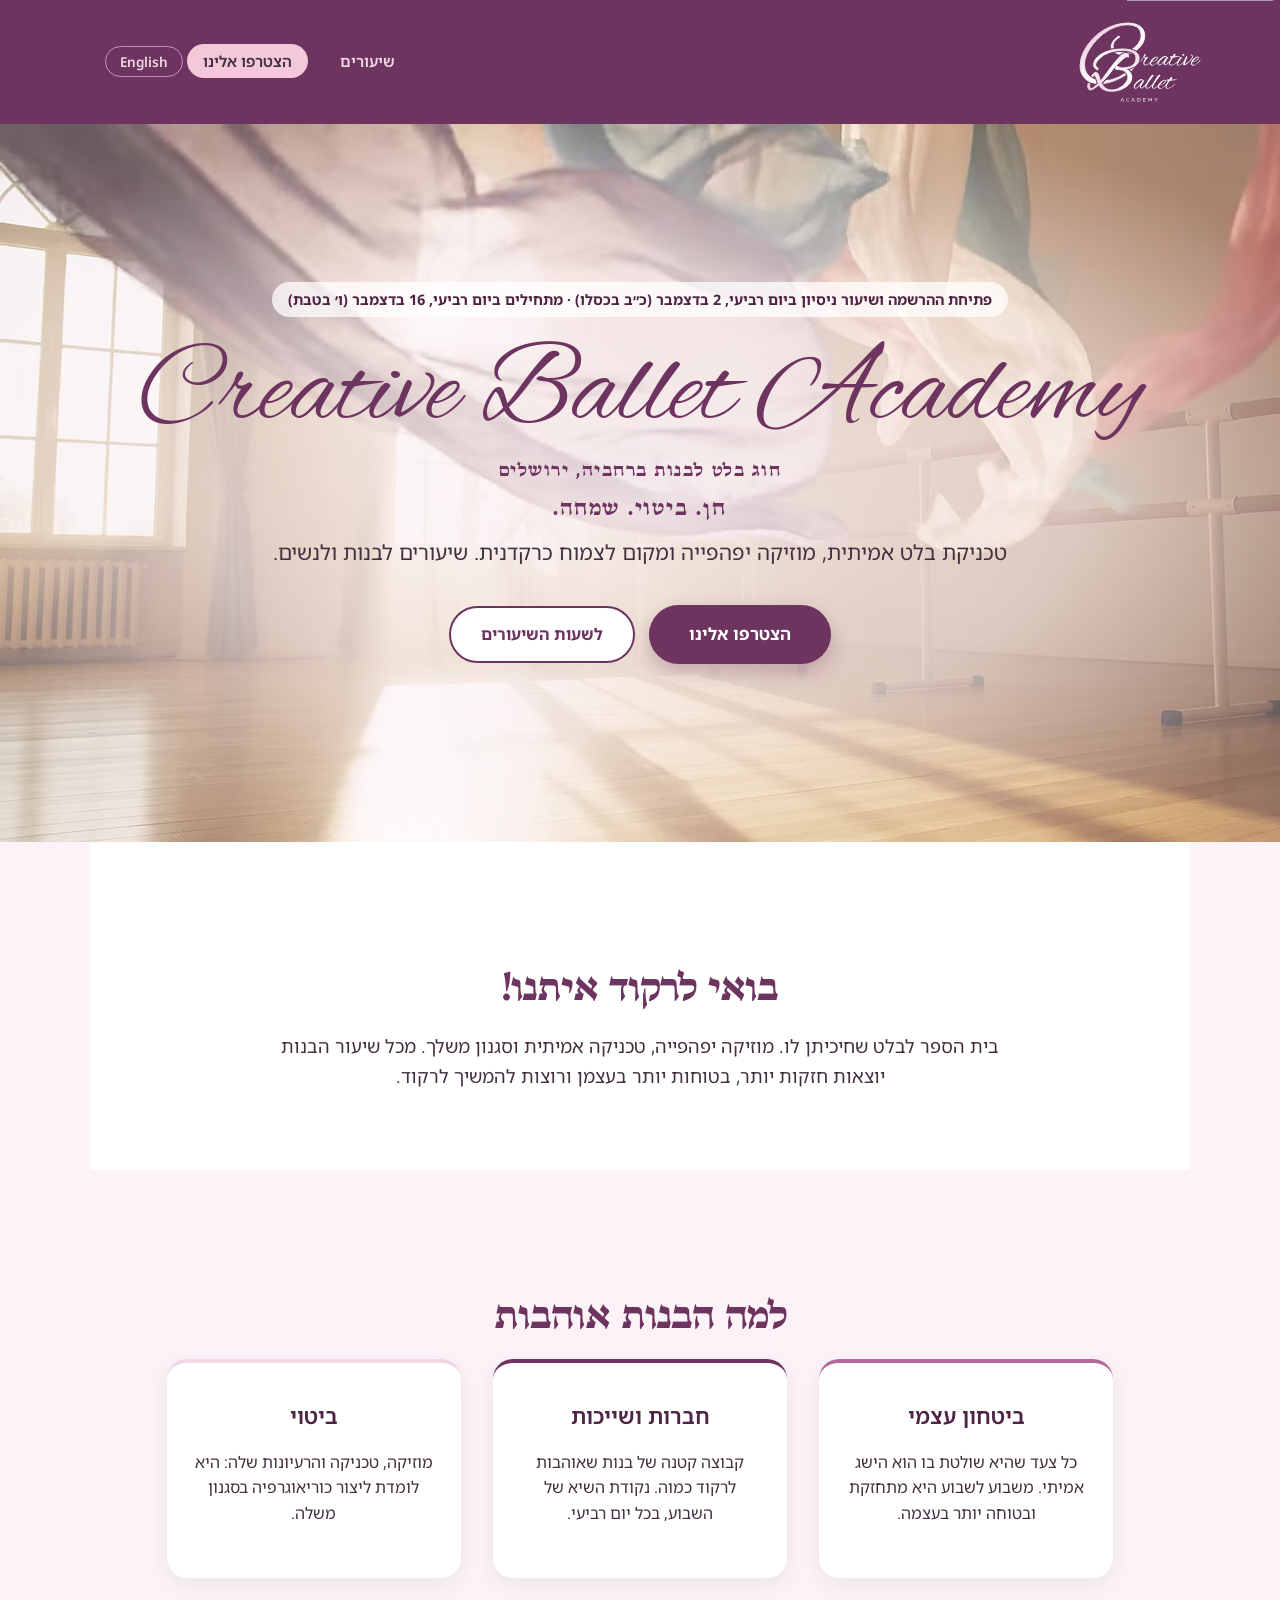
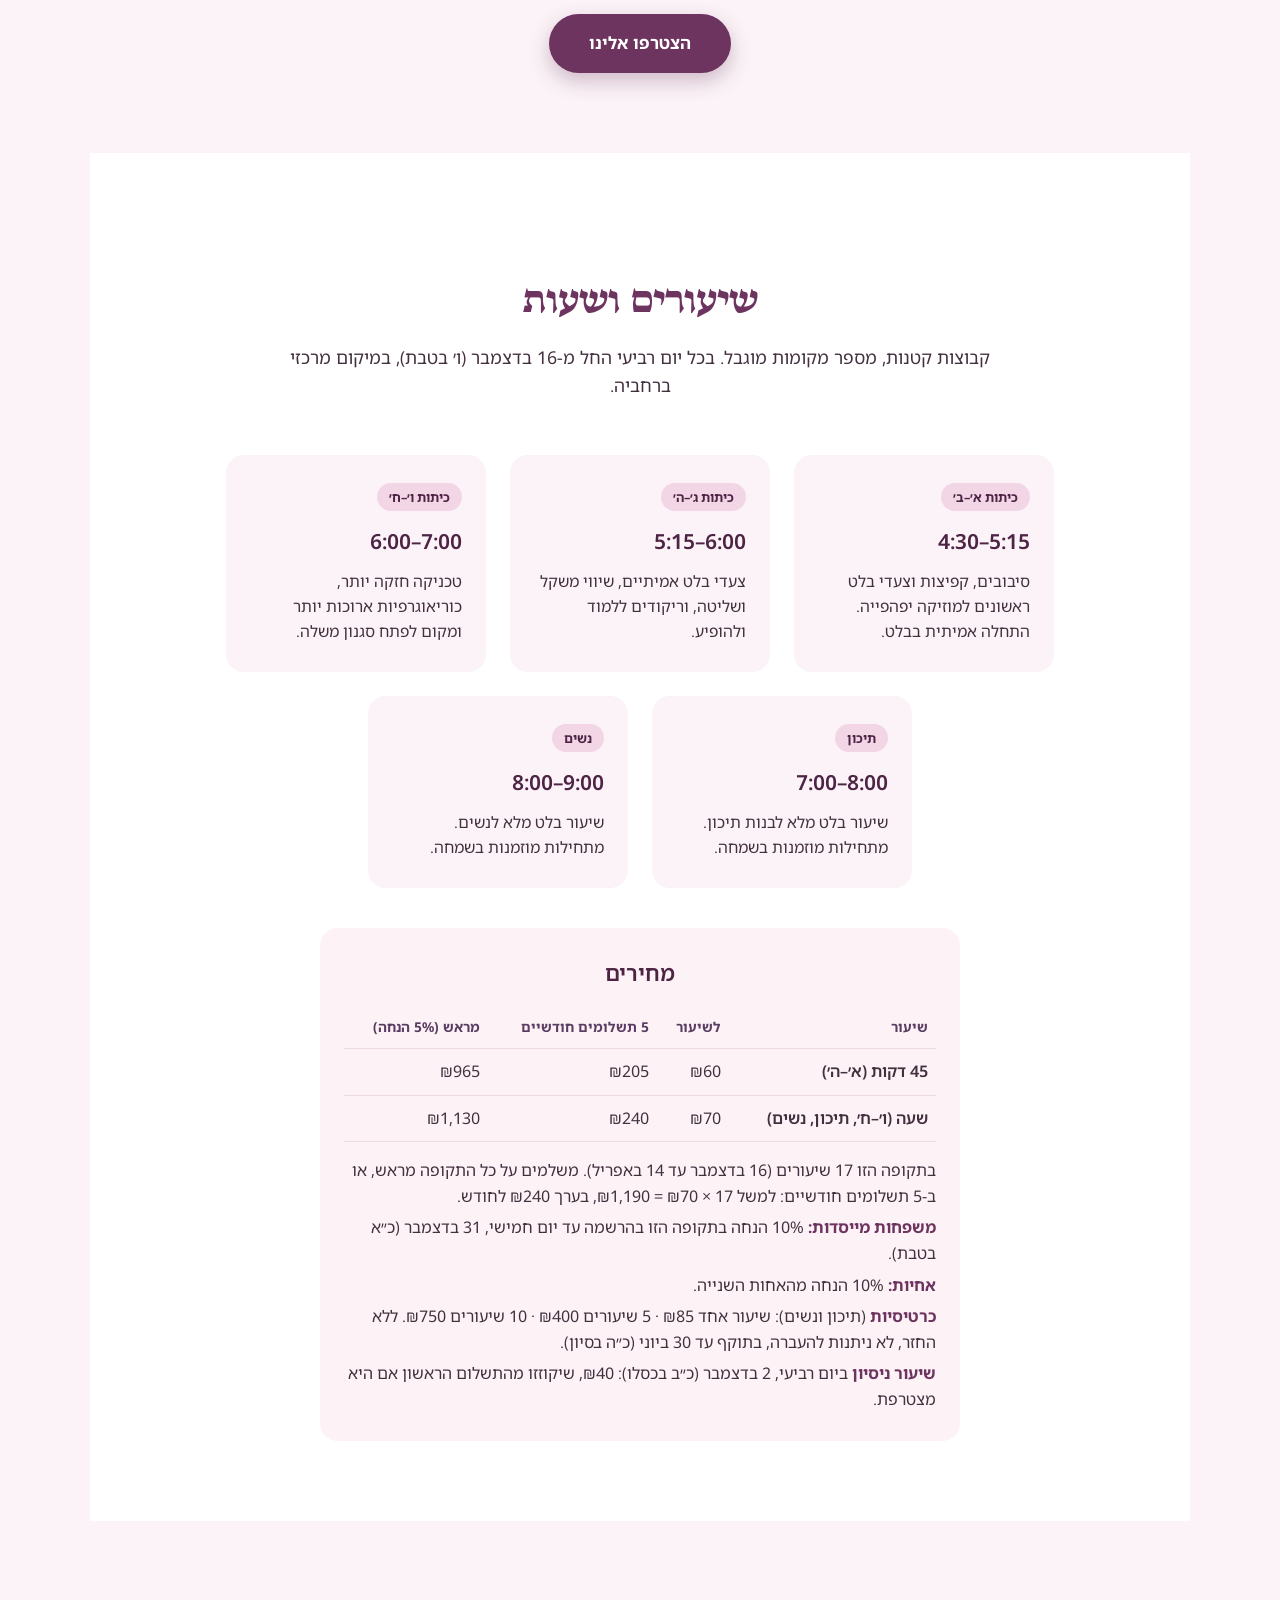
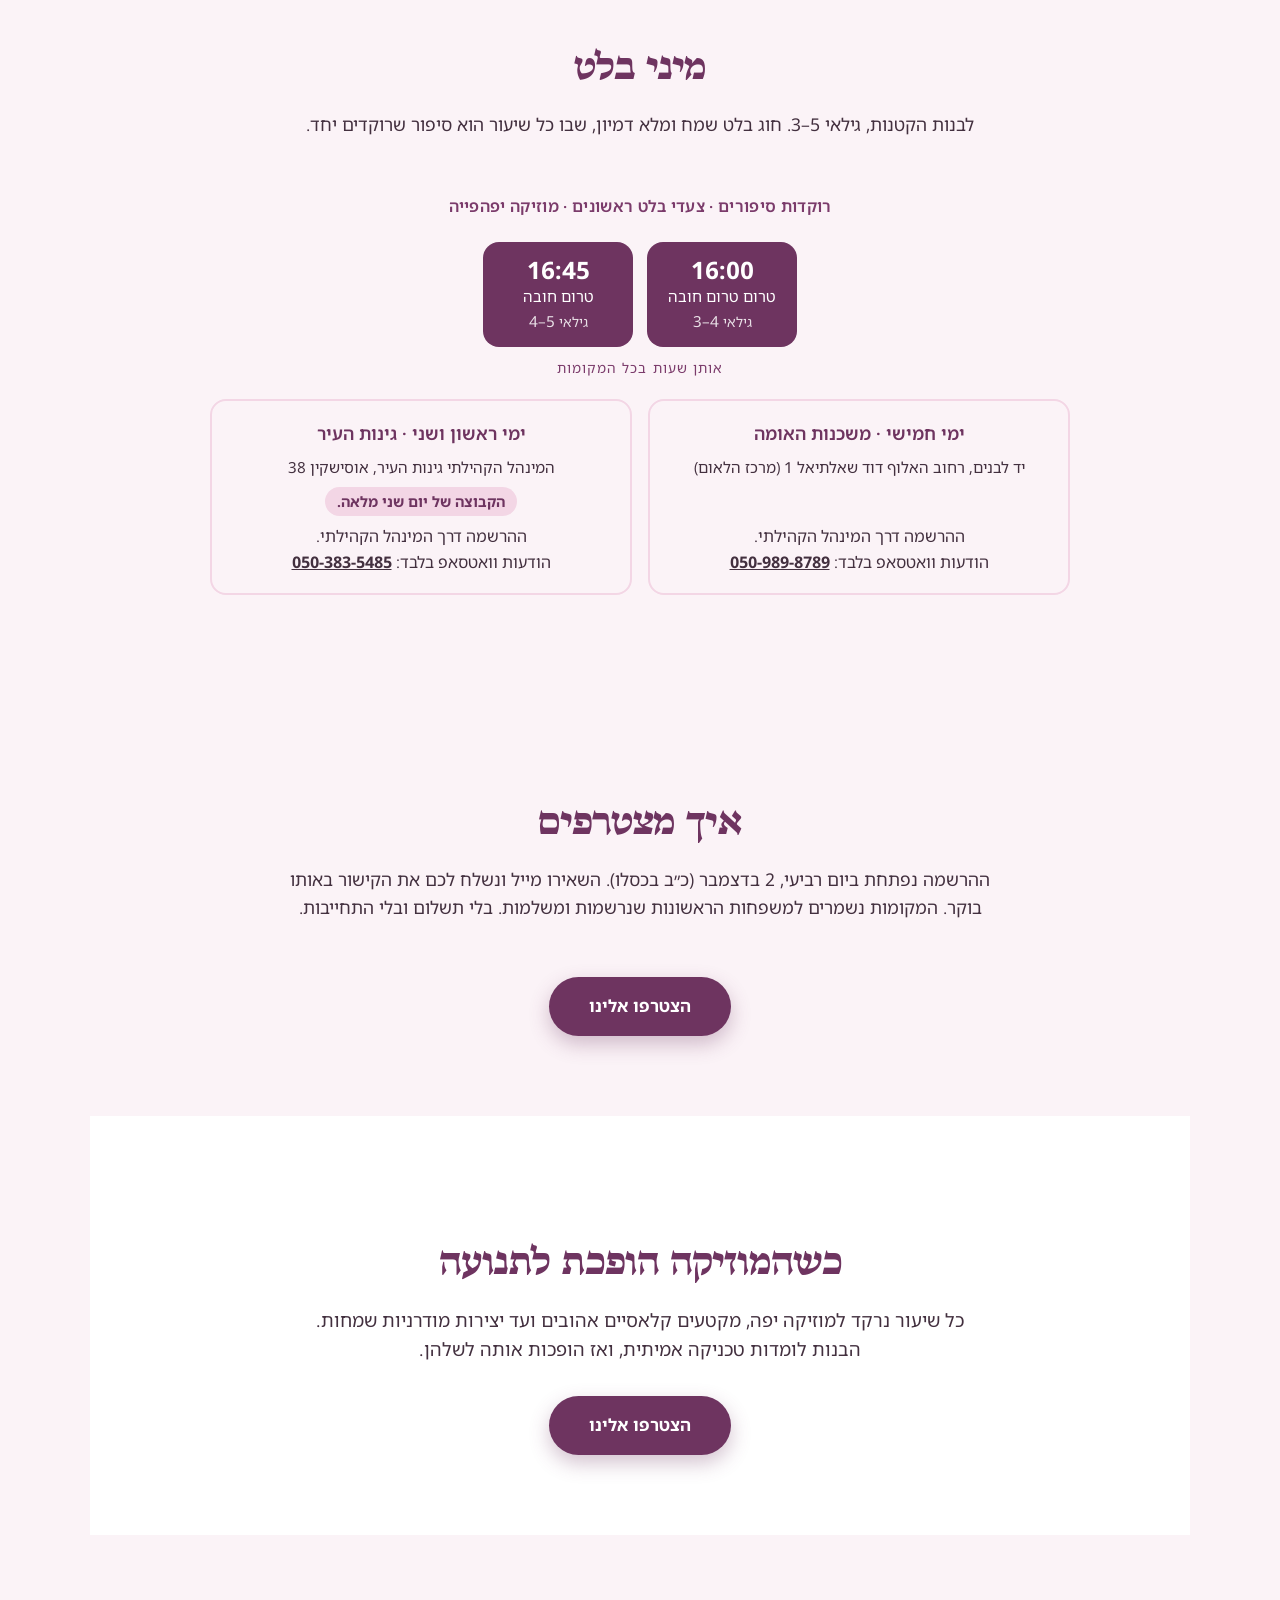
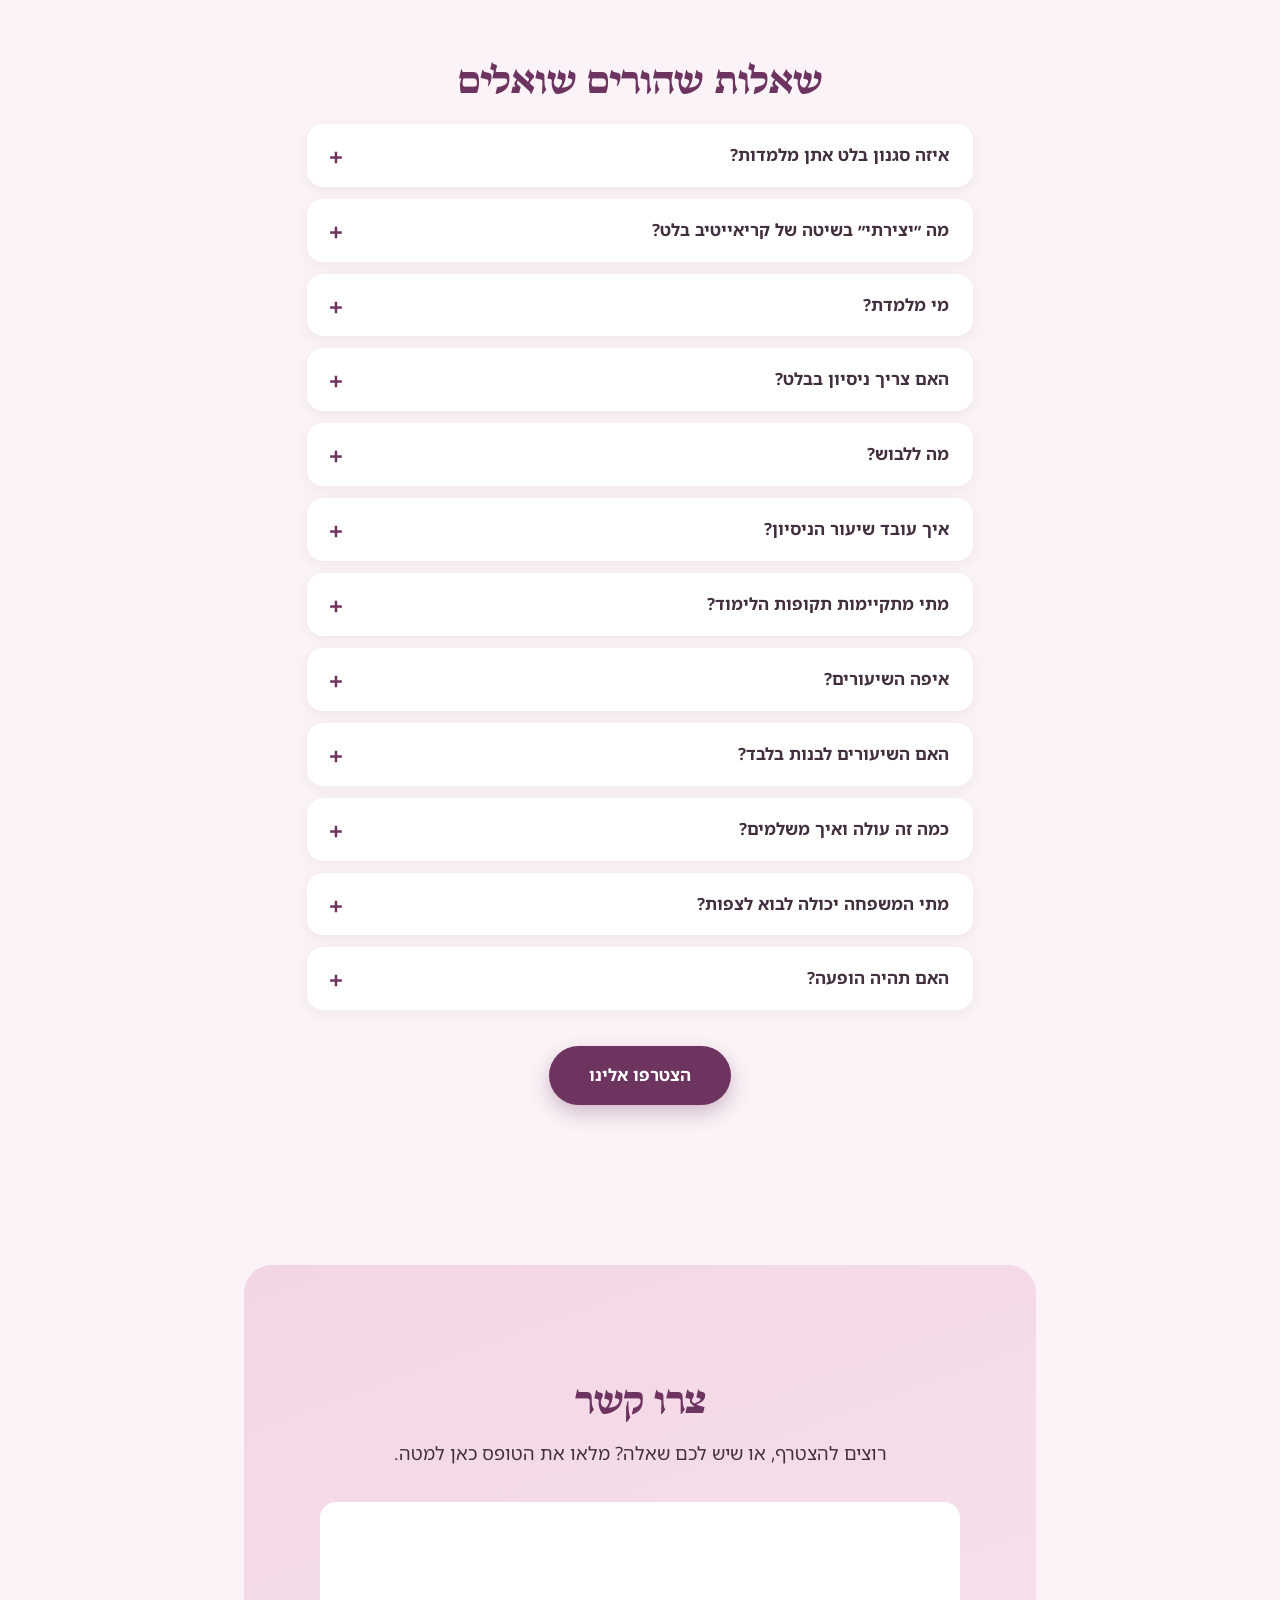
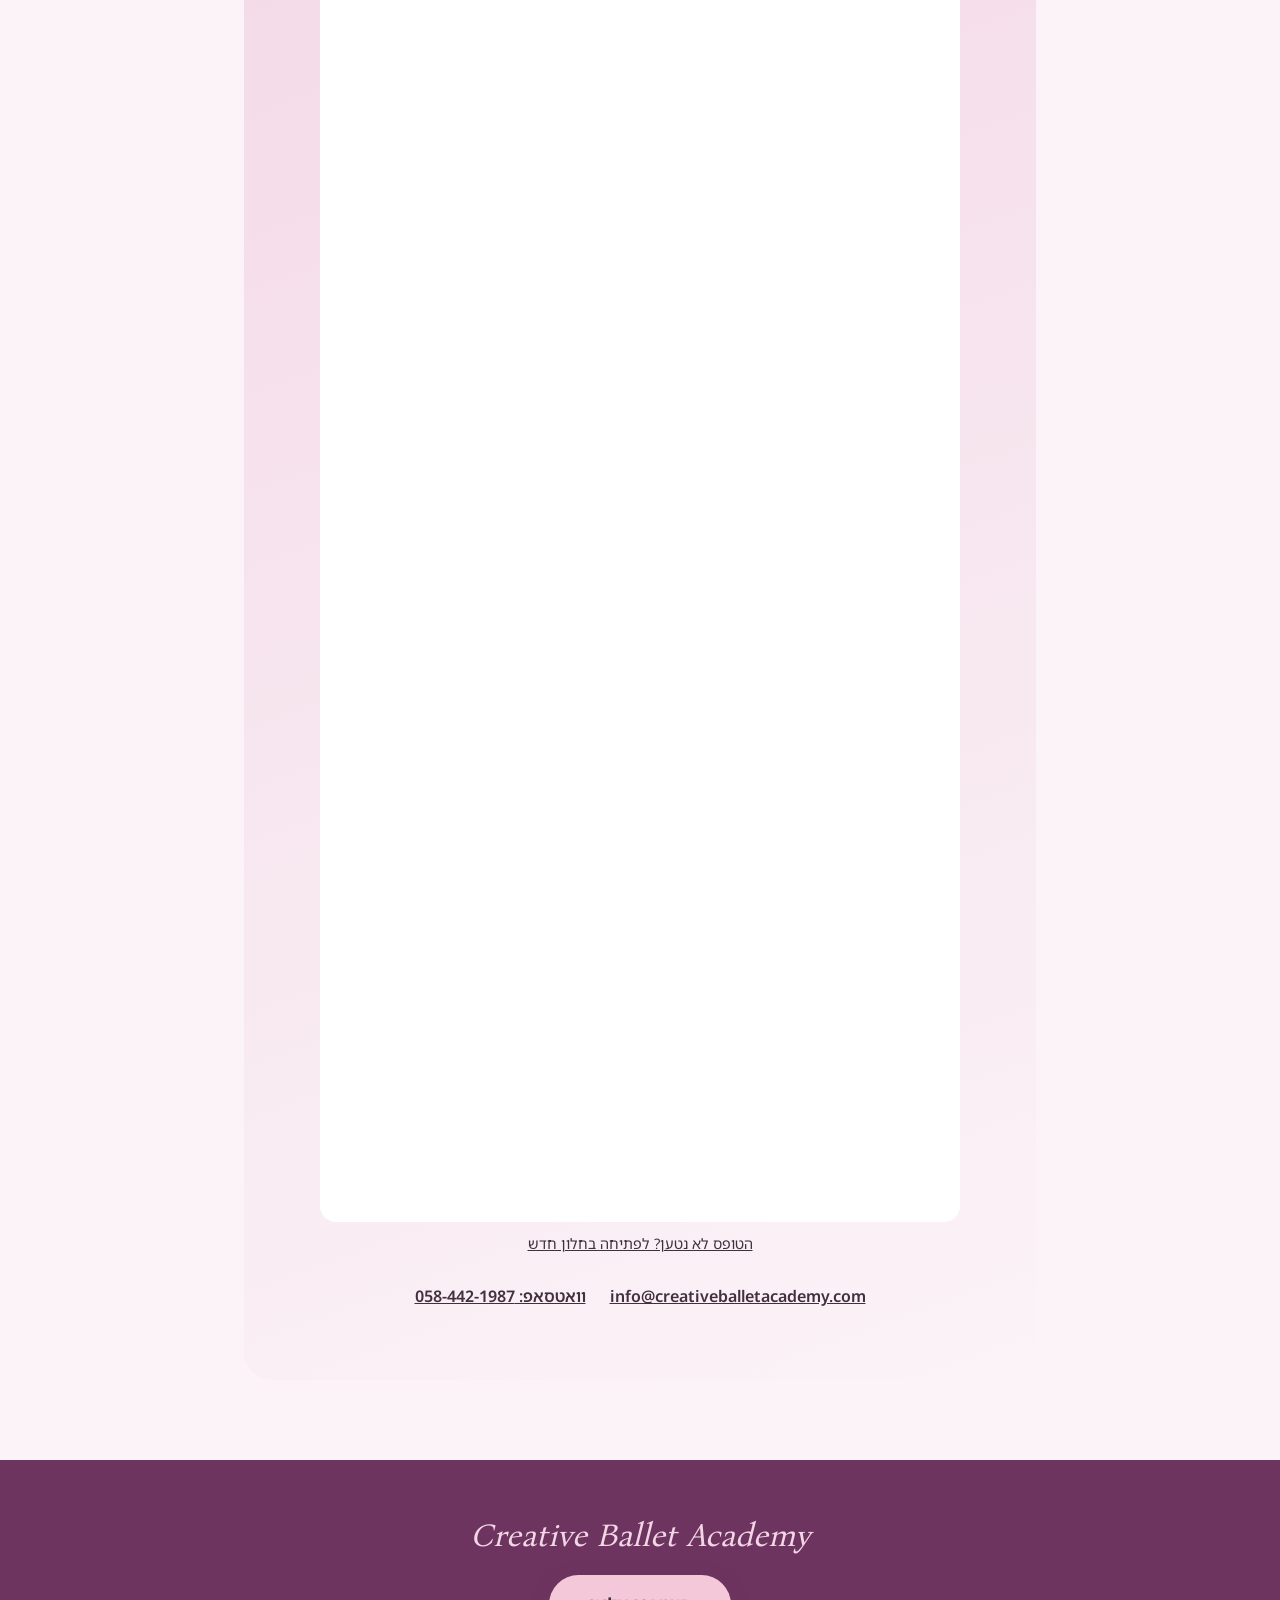
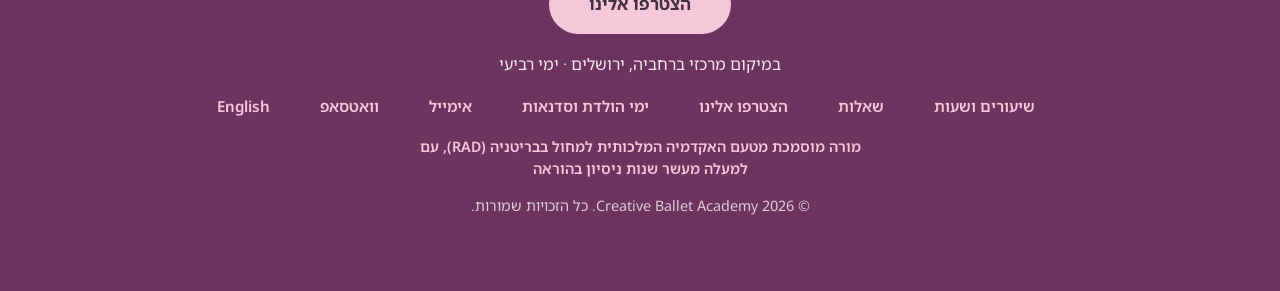
==== commit 04b362ac: "Footer: Royal Academy of Dance certification line (EN + HE) (#72) Claude-Session: https://claude.ai/" ====
--- a/he/index.html
+++ b/he/index.html
@@ -196,14 +196,6 @@
   },
   {
    "@type": "Question",
-   "name": "באיזו שפה מתקיימים השיעורים?",
-   "acceptedAnswer": {
-    "@type": "Answer",
-    "text": "בדרך כלל בעברית, אלא אם כל המשתתפות בקבוצה מבינות אנגלית."
-   }
-  },
-  {
-   "@type": "Question",
    "name": "האם צריך ניסיון בבלט?",
    "acceptedAnswer": {
     "@type": "Answer",
@@ -798,10 +790,6 @@
       <p>את השיעורים מלמדת מורה לבלט בעלת תעודת <span dir="ltr">RAD</span> וניסיון של יותר מ-10 שנים.</p>
     </details>
     <details class="faq-item">
-      <summary>באיזו שפה מתקיימים השיעורים?</summary>
-      <p>בדרך כלל בעברית, אלא אם כל המשתתפות בקבוצה מבינות אנגלית.</p>
-    </details>
-    <details class="faq-item">
       <summary>האם צריך ניסיון בבלט?</summary>
       <p>לא. כל השיעורים פתוחים למתחילות, ואנחנו מלמדות כל בת מהנקודה שבה היא נמצאת.</p>
     </details>
@@ -884,7 +872,7 @@
     <a href="/" lang="en" hreflang="en">English</a>
   </nav>
   <div class="rad-badge">
-    <span>תעודת הוראת בלט <span dir="ltr">RAD (CBTS)</span></span>
+    <span>מורה מוסמכת מטעם האקדמיה המלכותית למחול בבריטניה (<span dir="ltr">RAD</span>), עם למעלה מעשר שנות ניסיון בהוראה</span>
   </div>
   <p class="footer-meta">© 2026 Creative Ballet Academy. כל הזכויות שמורות.</p>
 </footer>
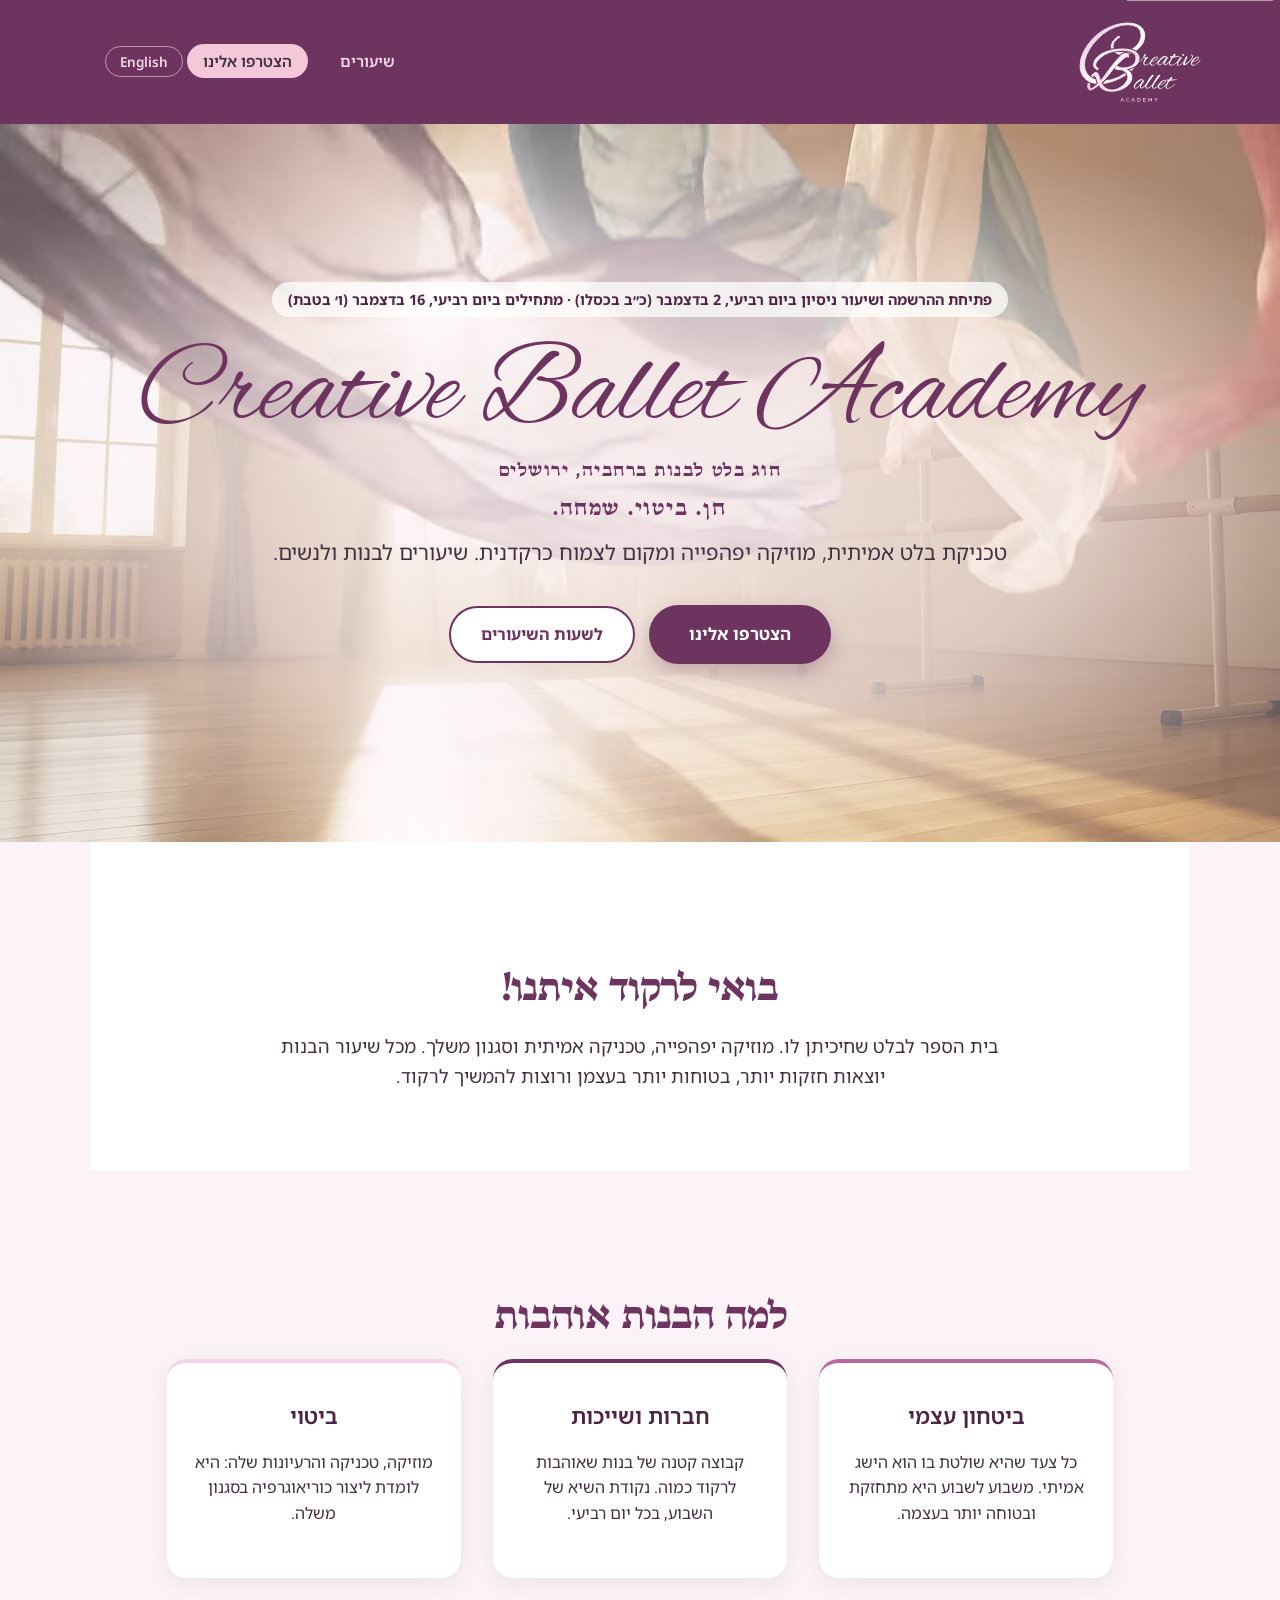
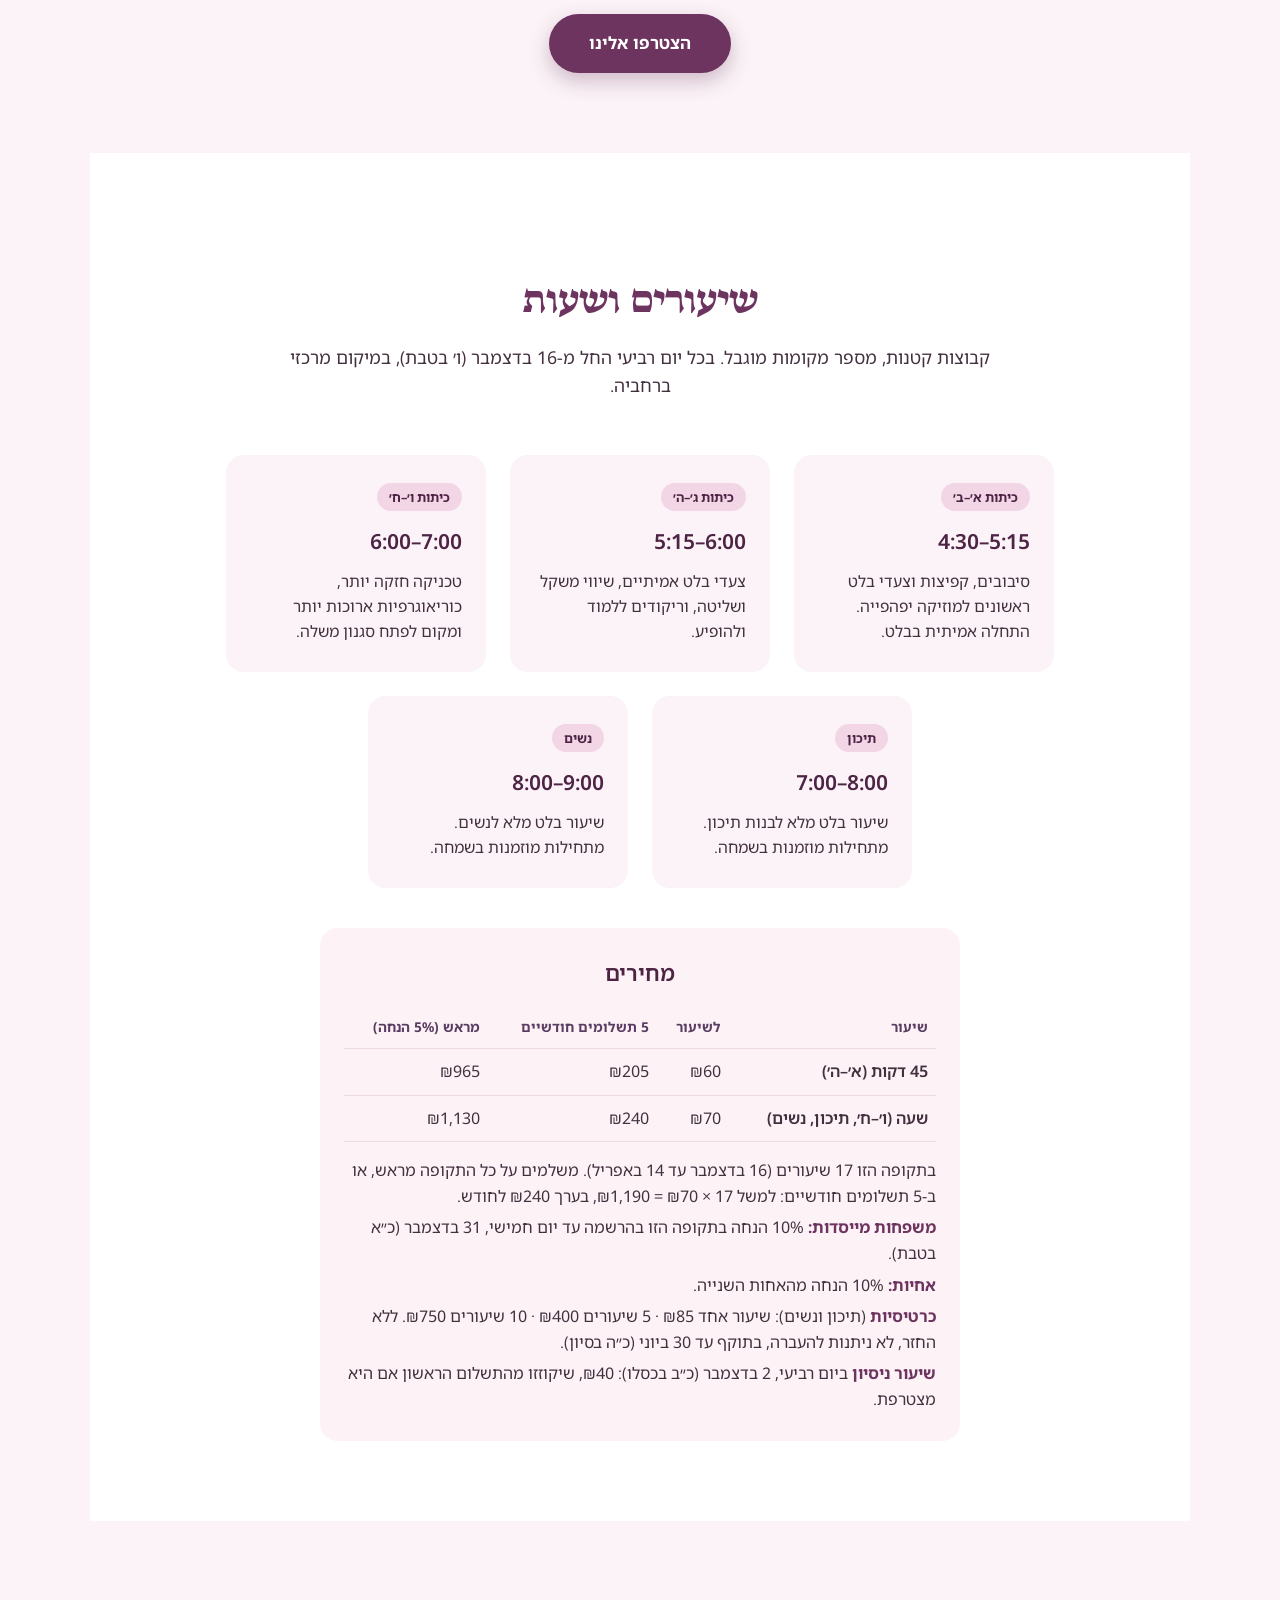
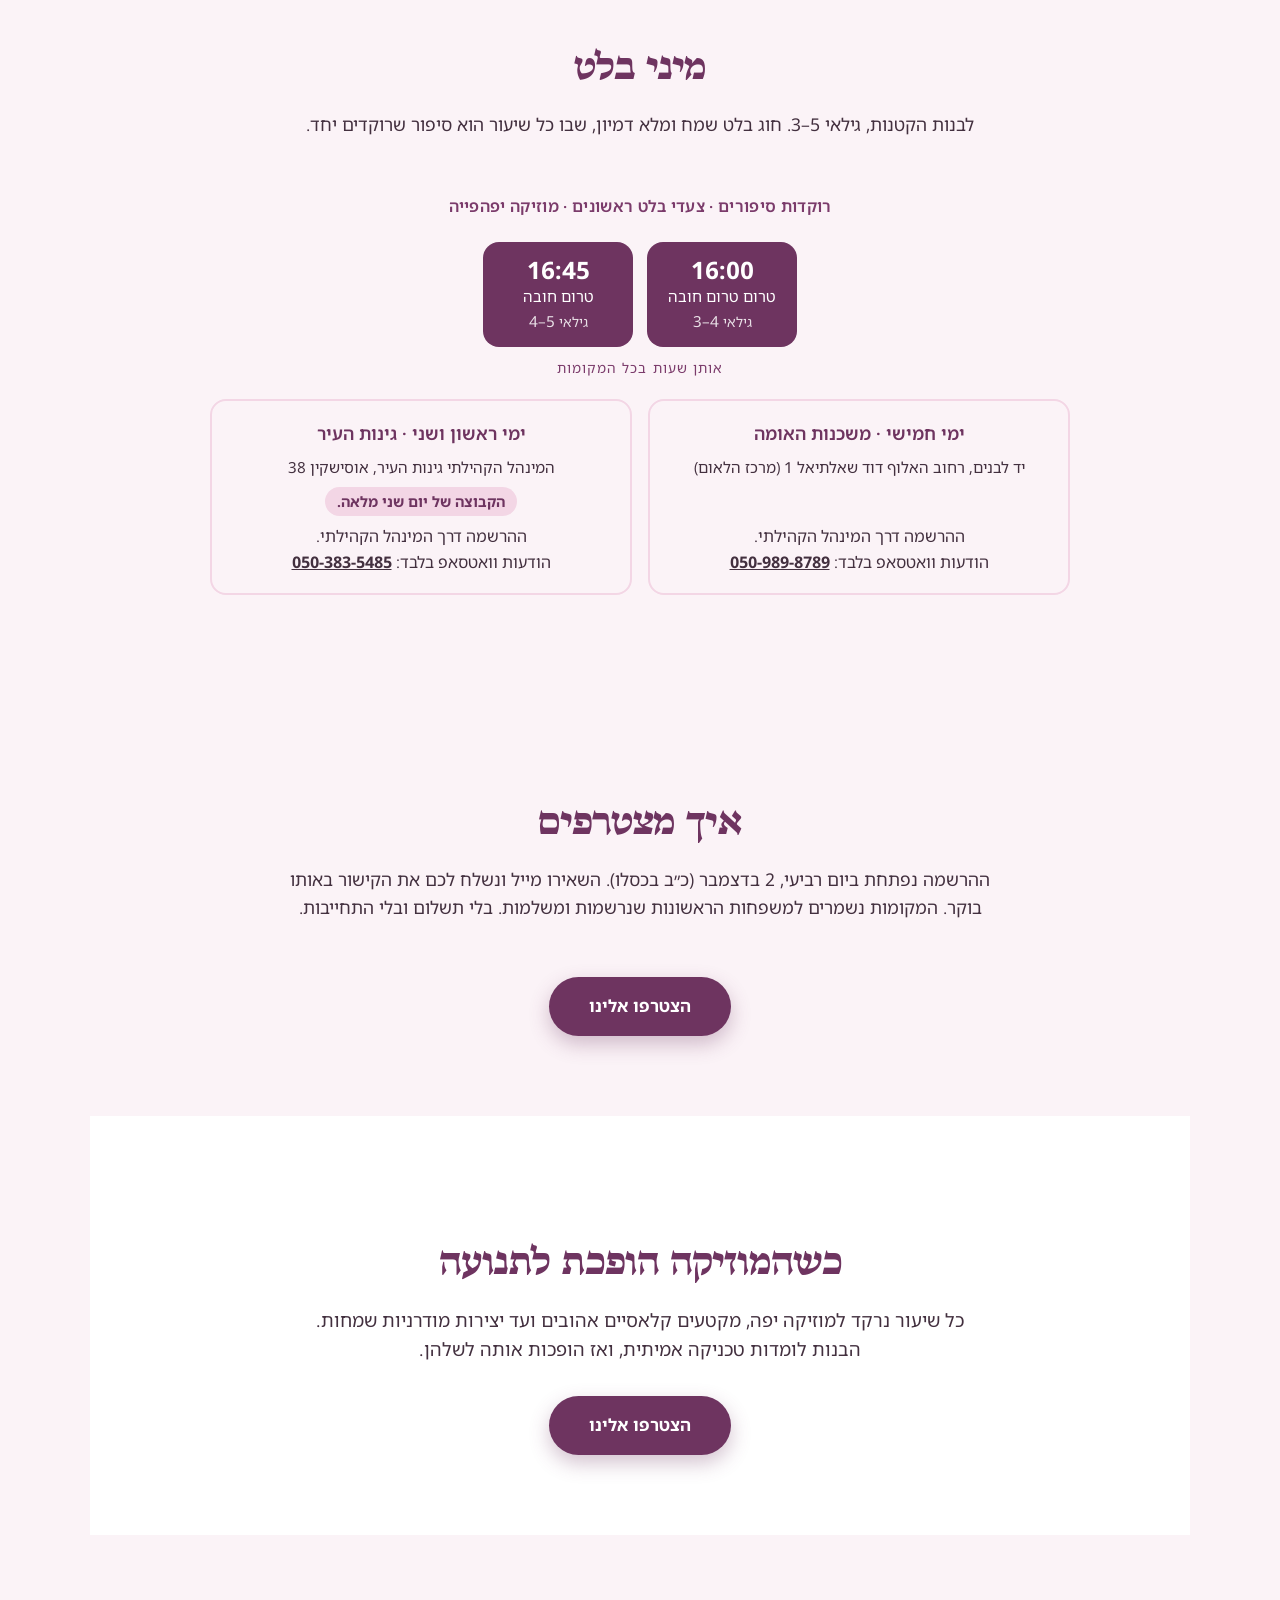
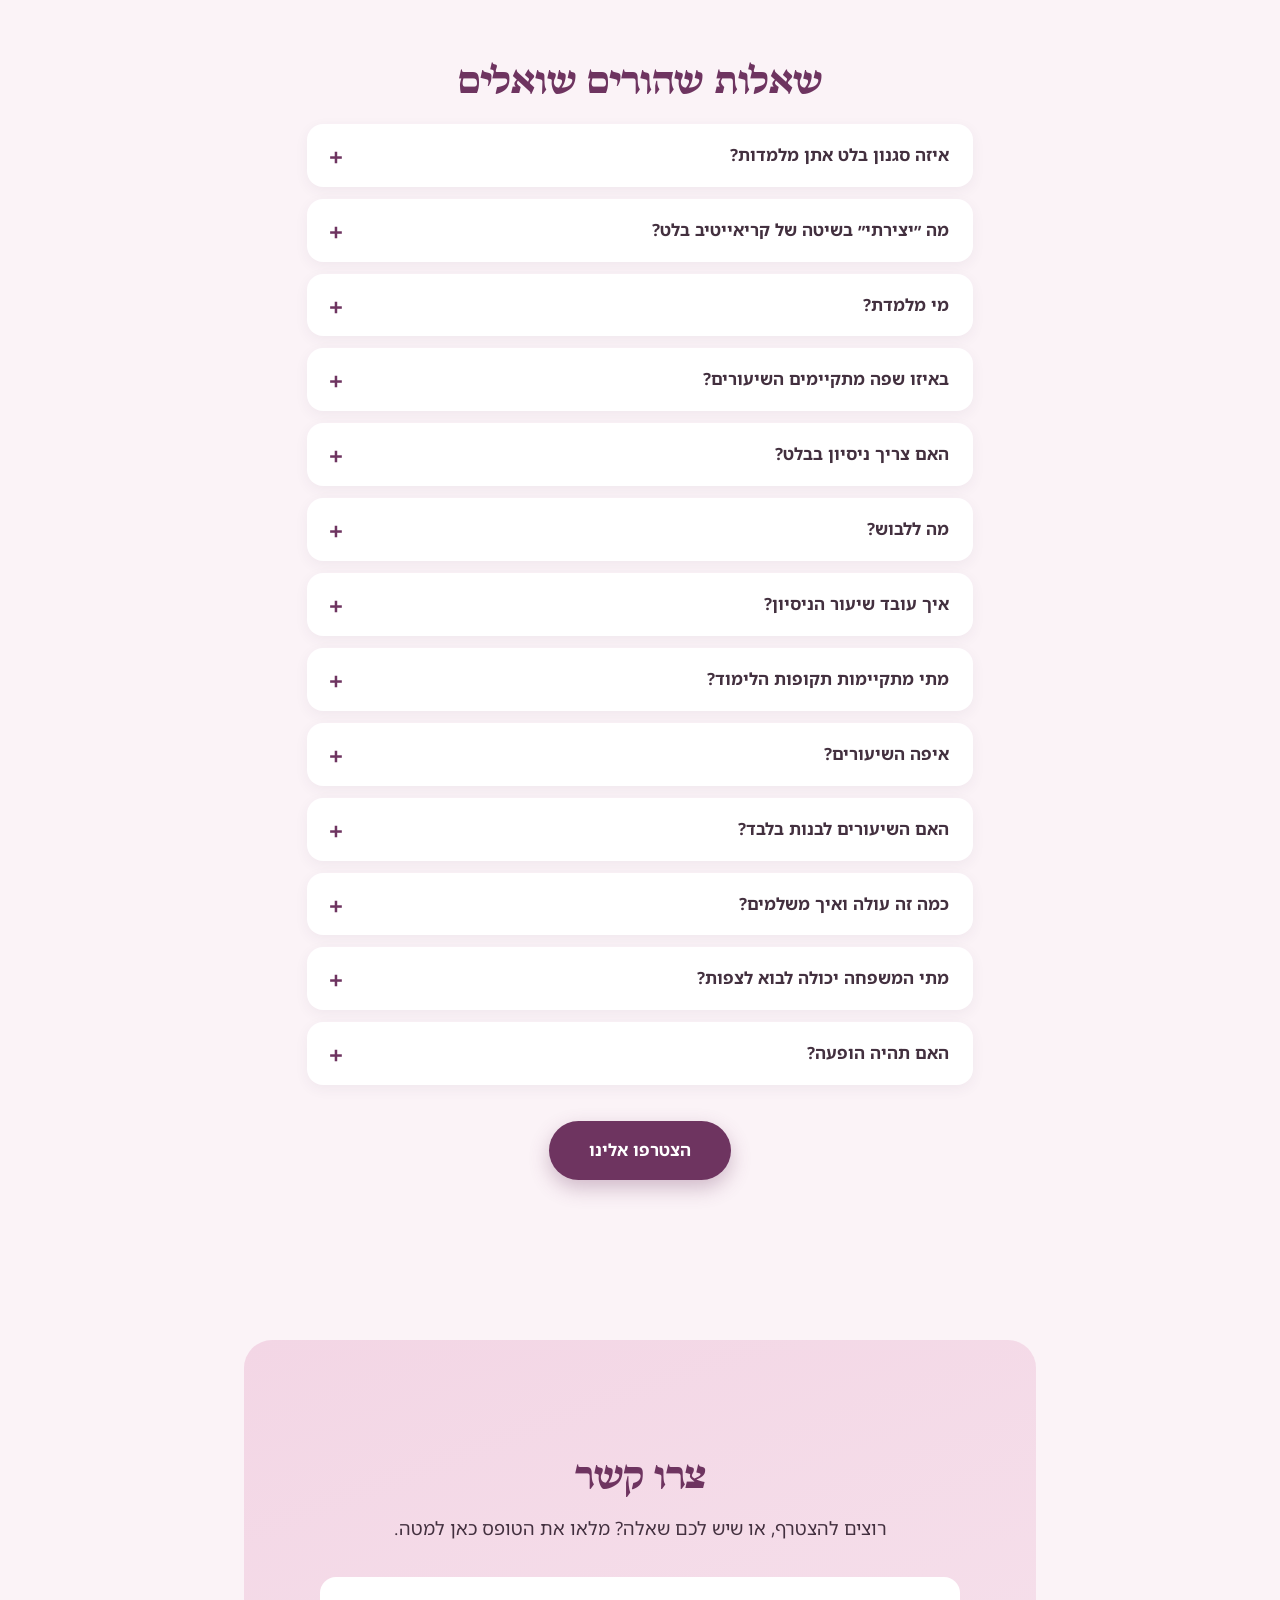
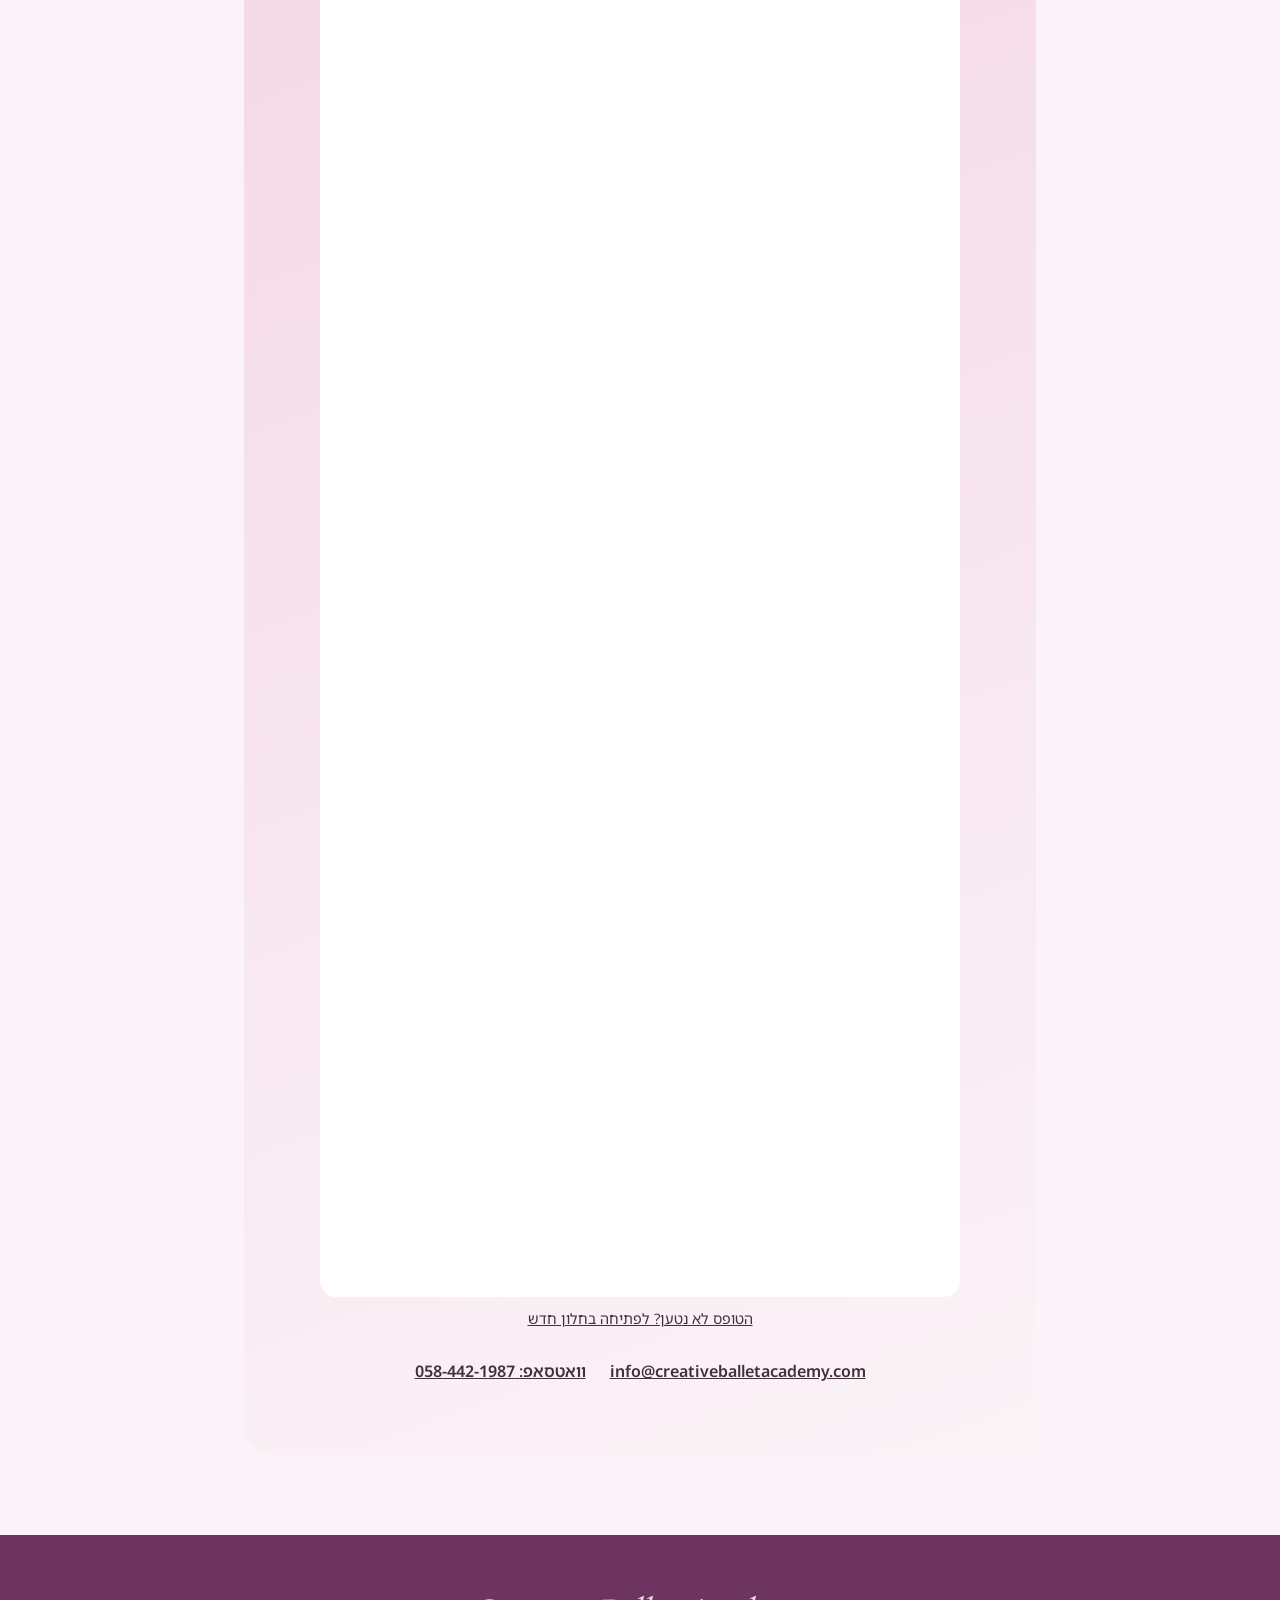
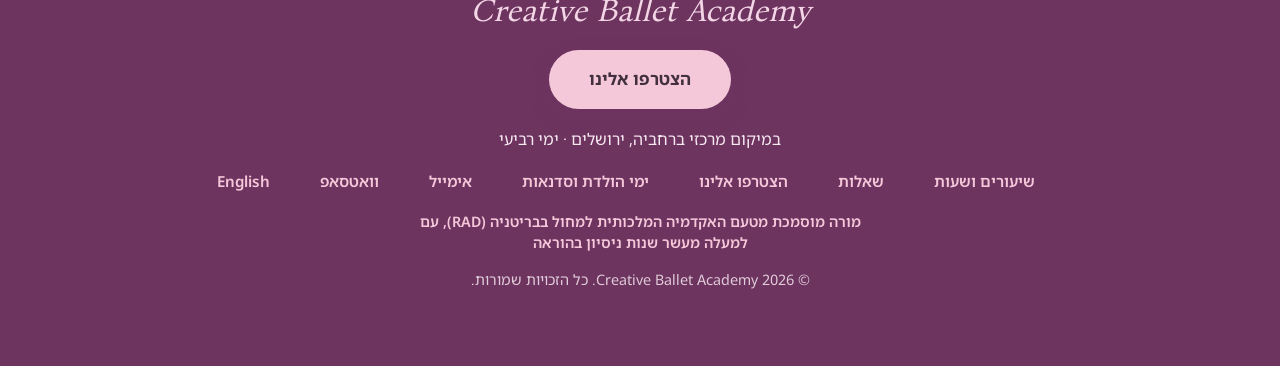
==== commit 5ed25fd9: "Add FAQ: What language are classes taught in? (EN + HE, incl. structured data) (#73) Claude-Session:" ====
--- a/he/index.html
+++ b/he/index.html
@@ -196,6 +196,14 @@
   },
   {
    "@type": "Question",
+   "name": "באיזו שפה מתקיימים השיעורים?",
+   "acceptedAnswer": {
+    "@type": "Answer",
+    "text": "בדרך כלל בעברית, אלא אם כל המשתתפות בקבוצה מבינות אנגלית."
+   }
+  },
+  {
+   "@type": "Question",
    "name": "האם צריך ניסיון בבלט?",
    "acceptedAnswer": {
     "@type": "Answer",
@@ -790,6 +798,10 @@
       <p>את השיעורים מלמדת מורה לבלט בעלת תעודת <span dir="ltr">RAD</span> וניסיון של יותר מ-10 שנים.</p>
     </details>
     <details class="faq-item">
+      <summary>באיזו שפה מתקיימים השיעורים?</summary>
+      <p>בדרך כלל בעברית, אלא אם כל המשתתפות בקבוצה מבינות אנגלית.</p>
+    </details>
+    <details class="faq-item">
       <summary>האם צריך ניסיון בבלט?</summary>
       <p>לא. כל השיעורים פתוחים למתחילות, ואנחנו מלמדות כל בת מהנקודה שבה היא נמצאת.</p>
     </details>
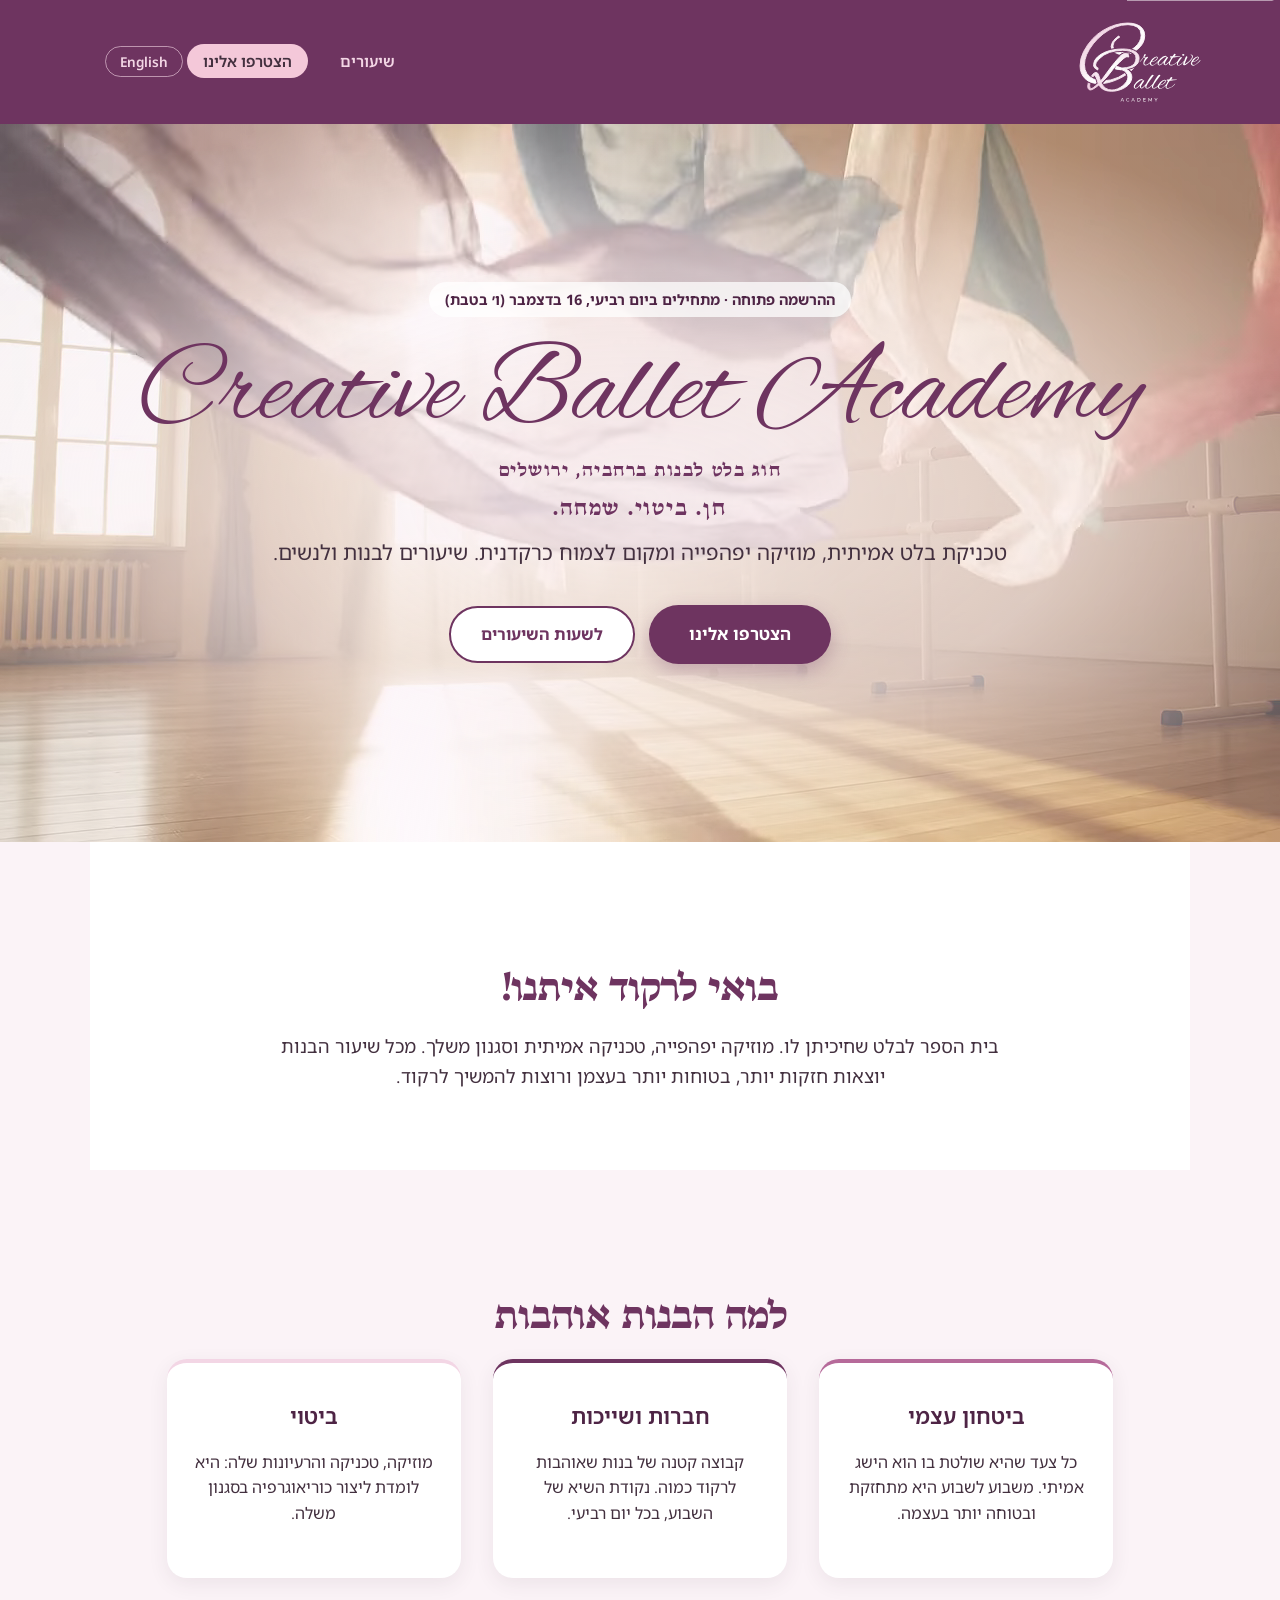
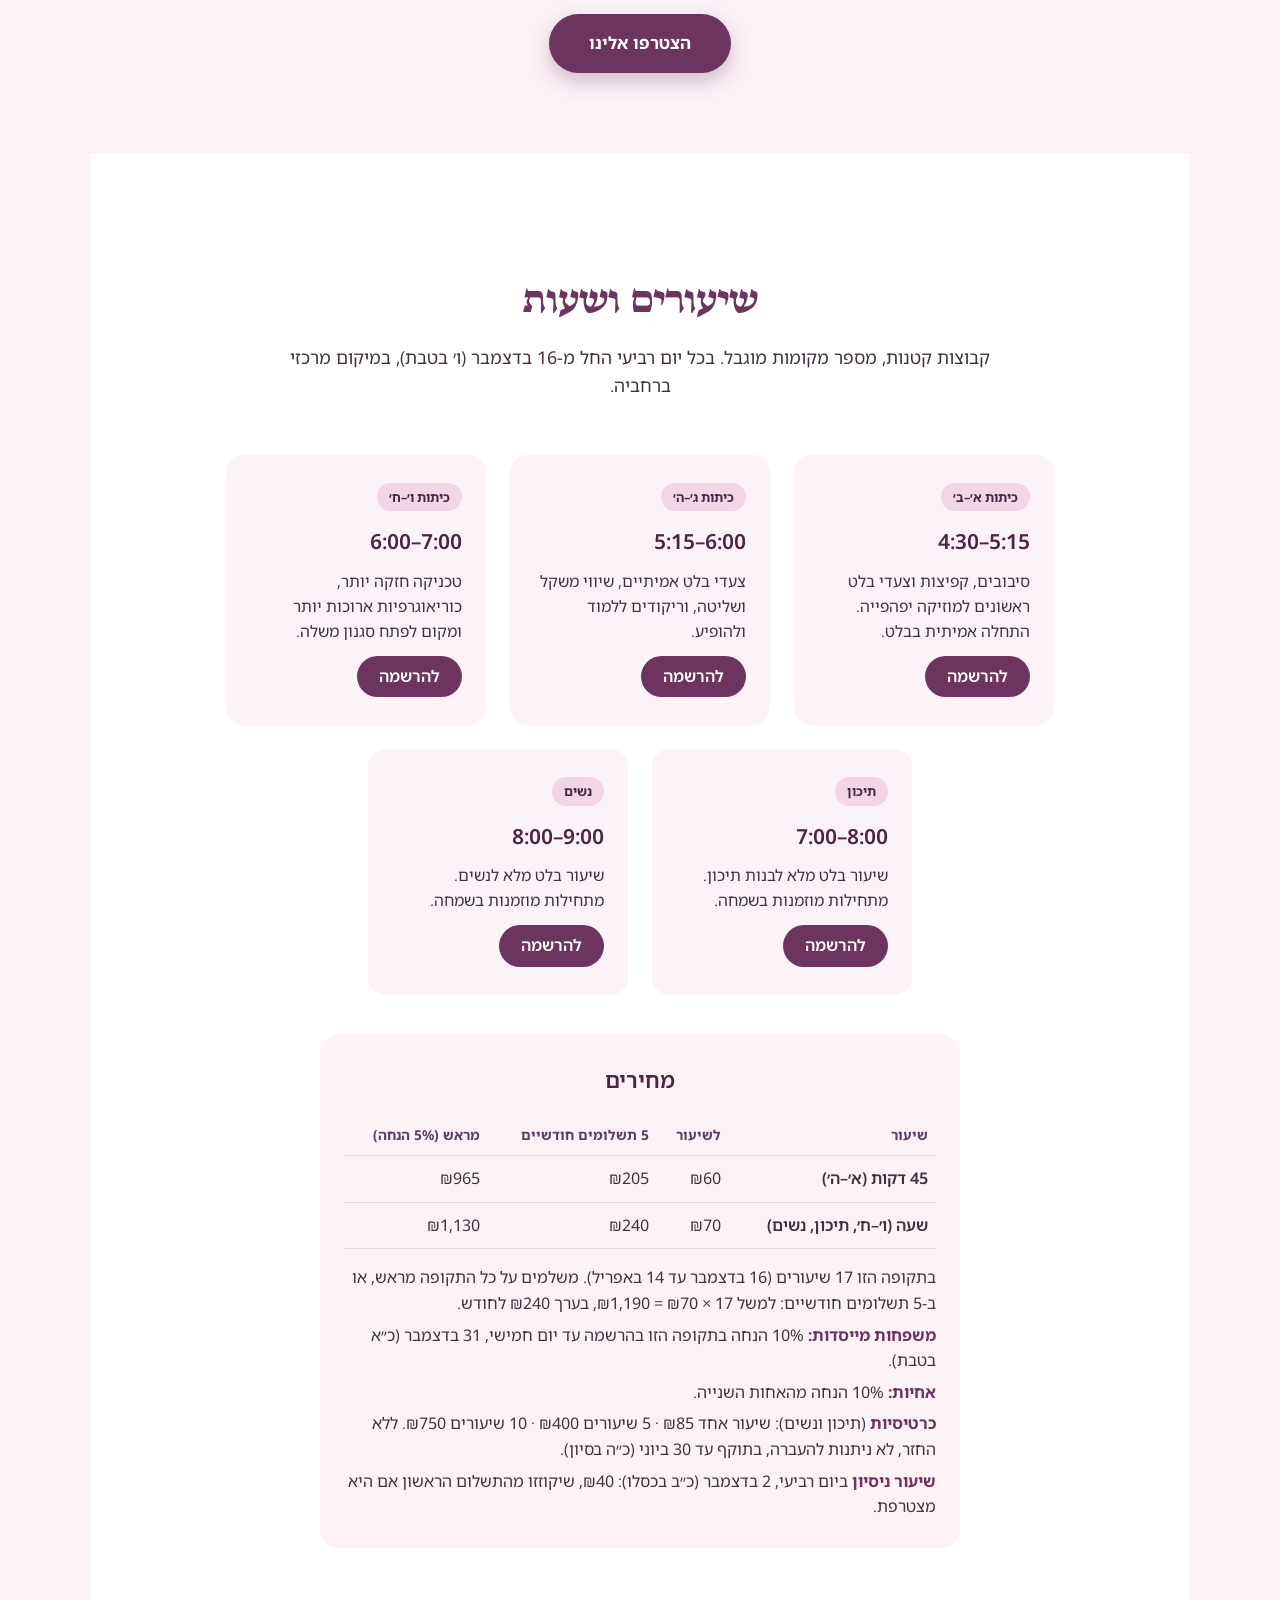
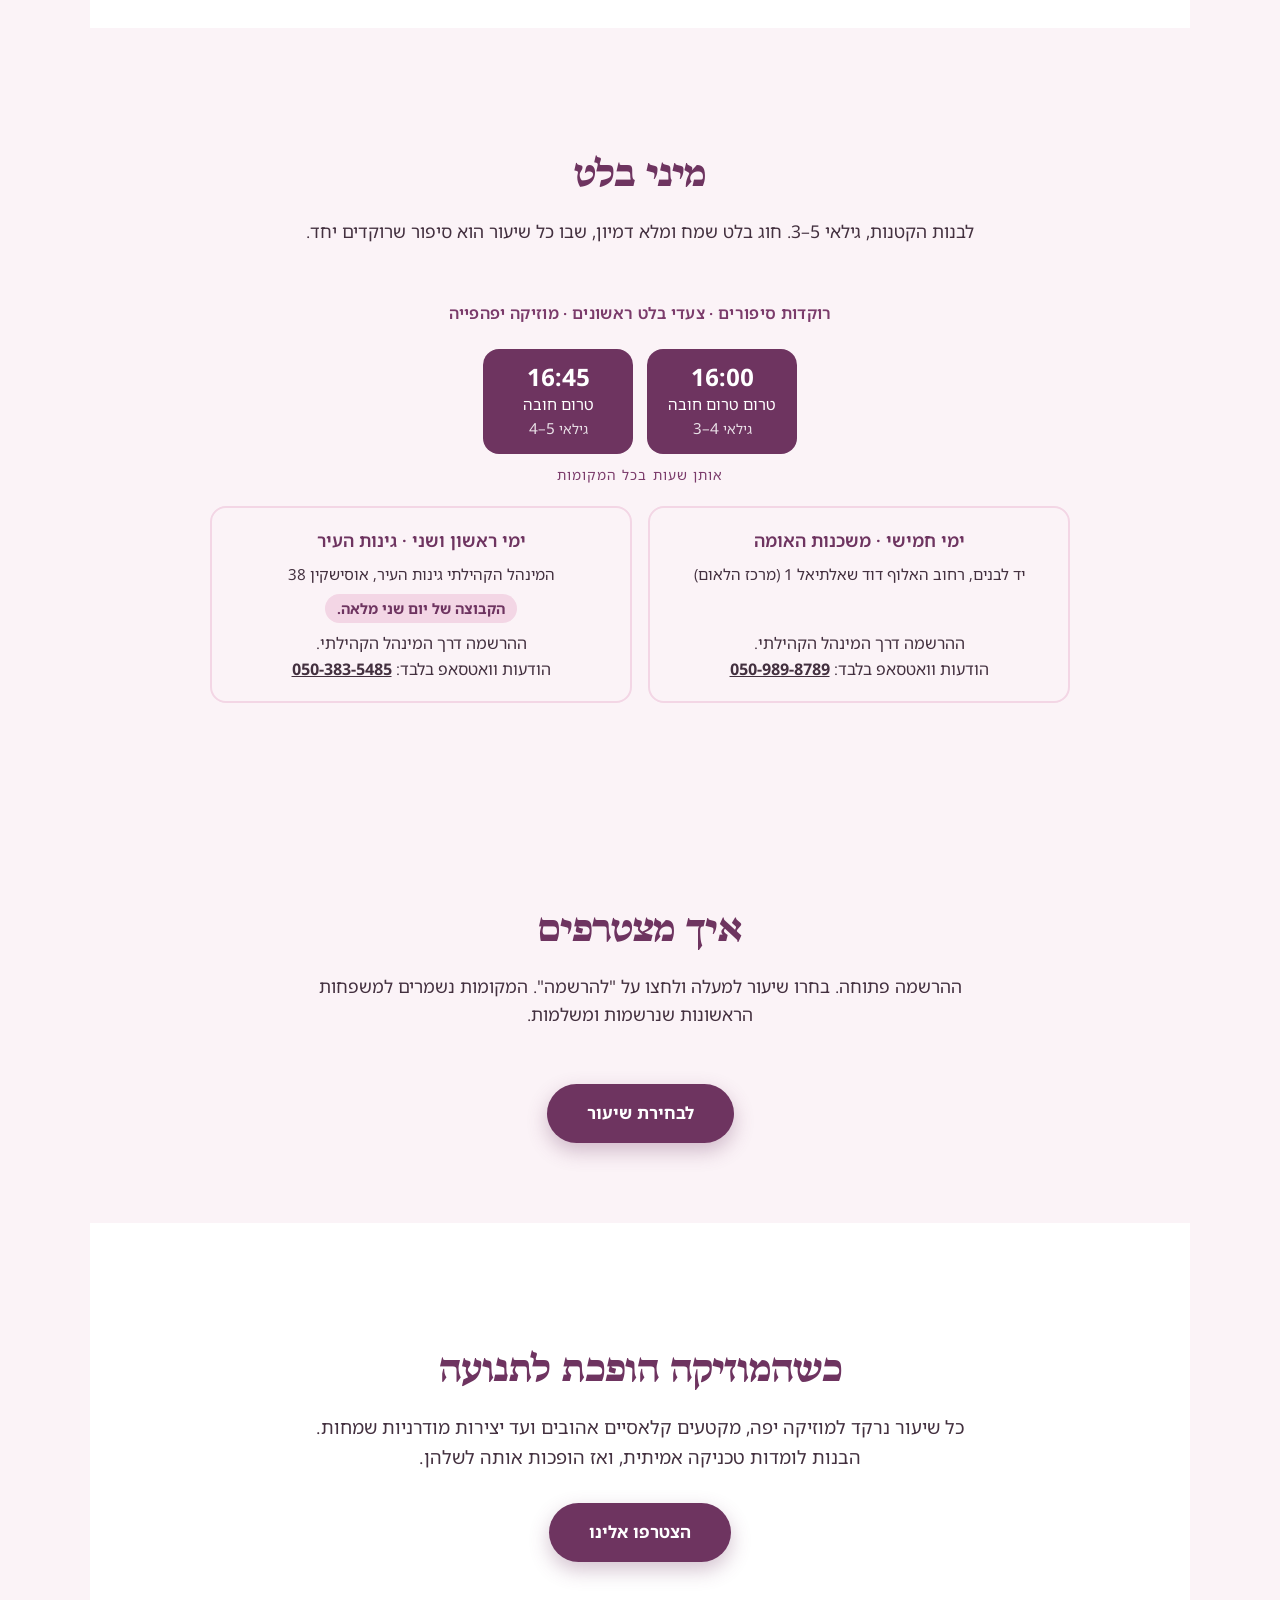
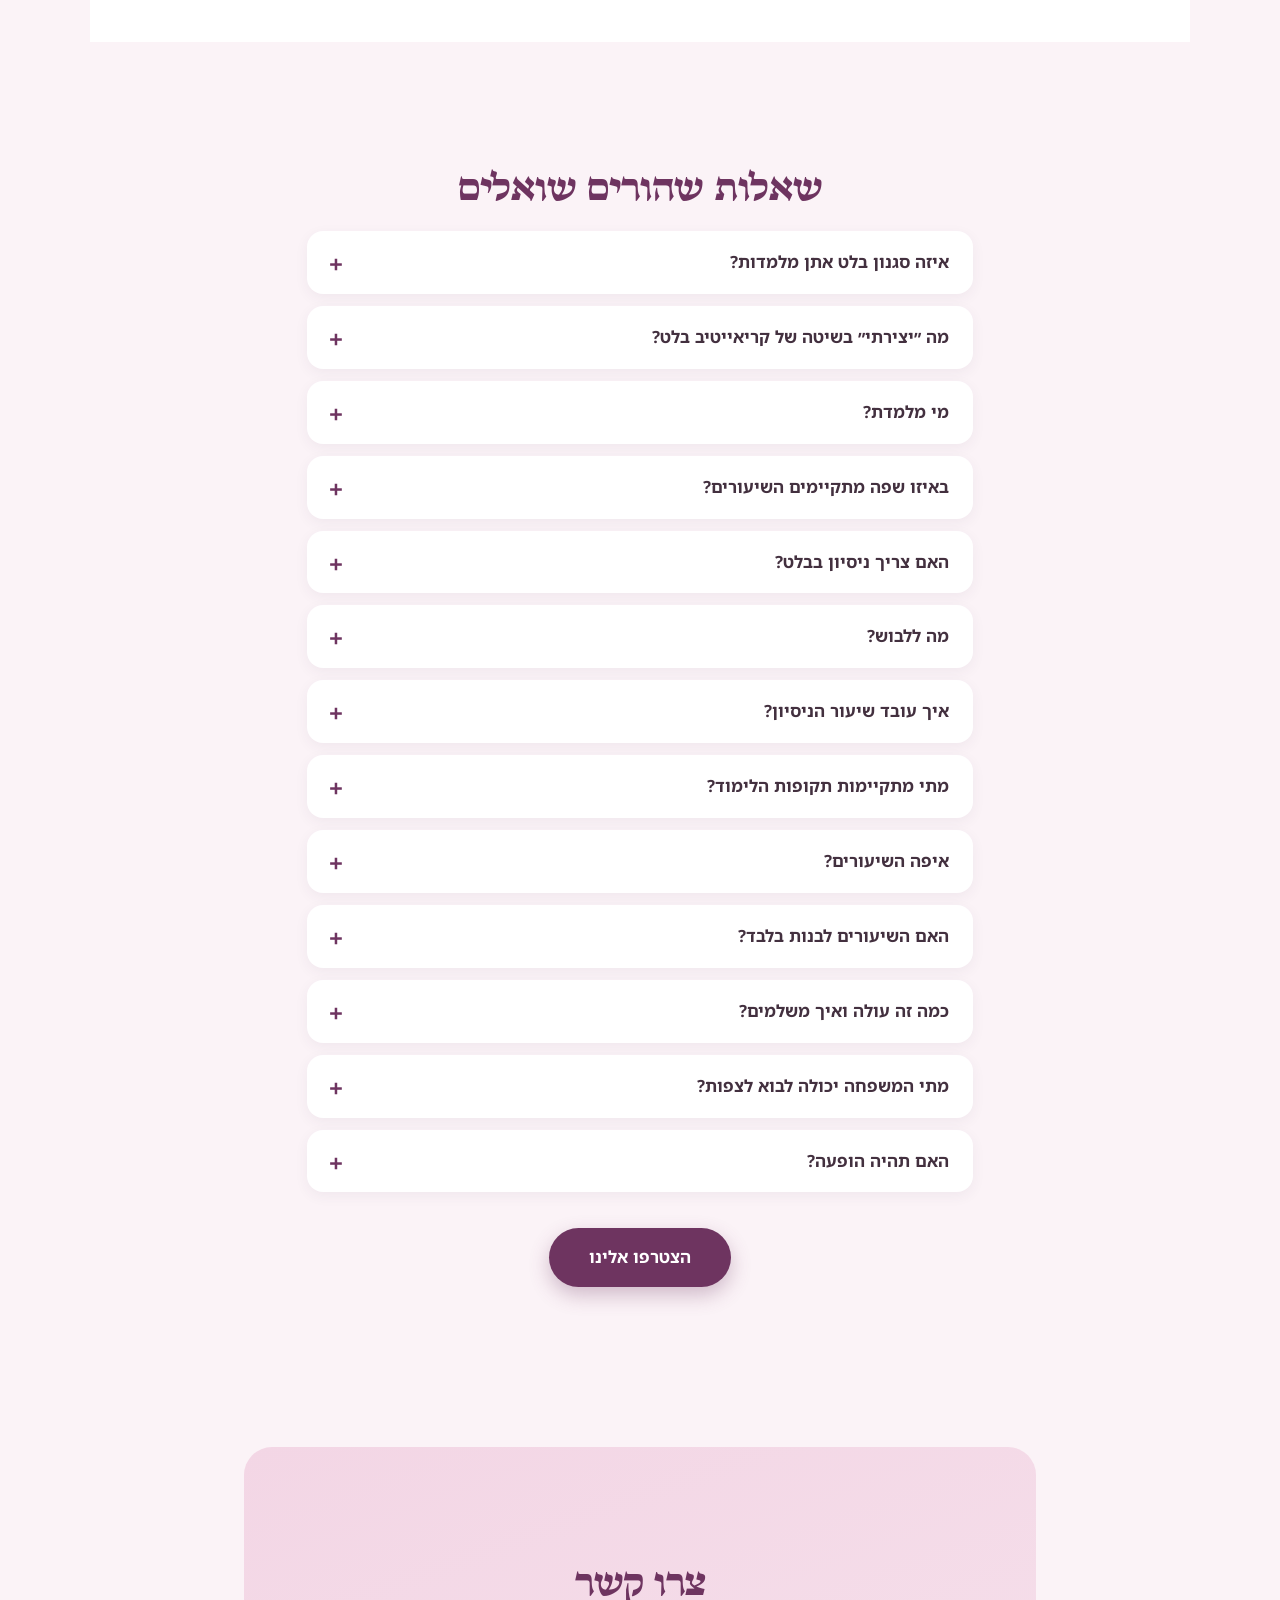
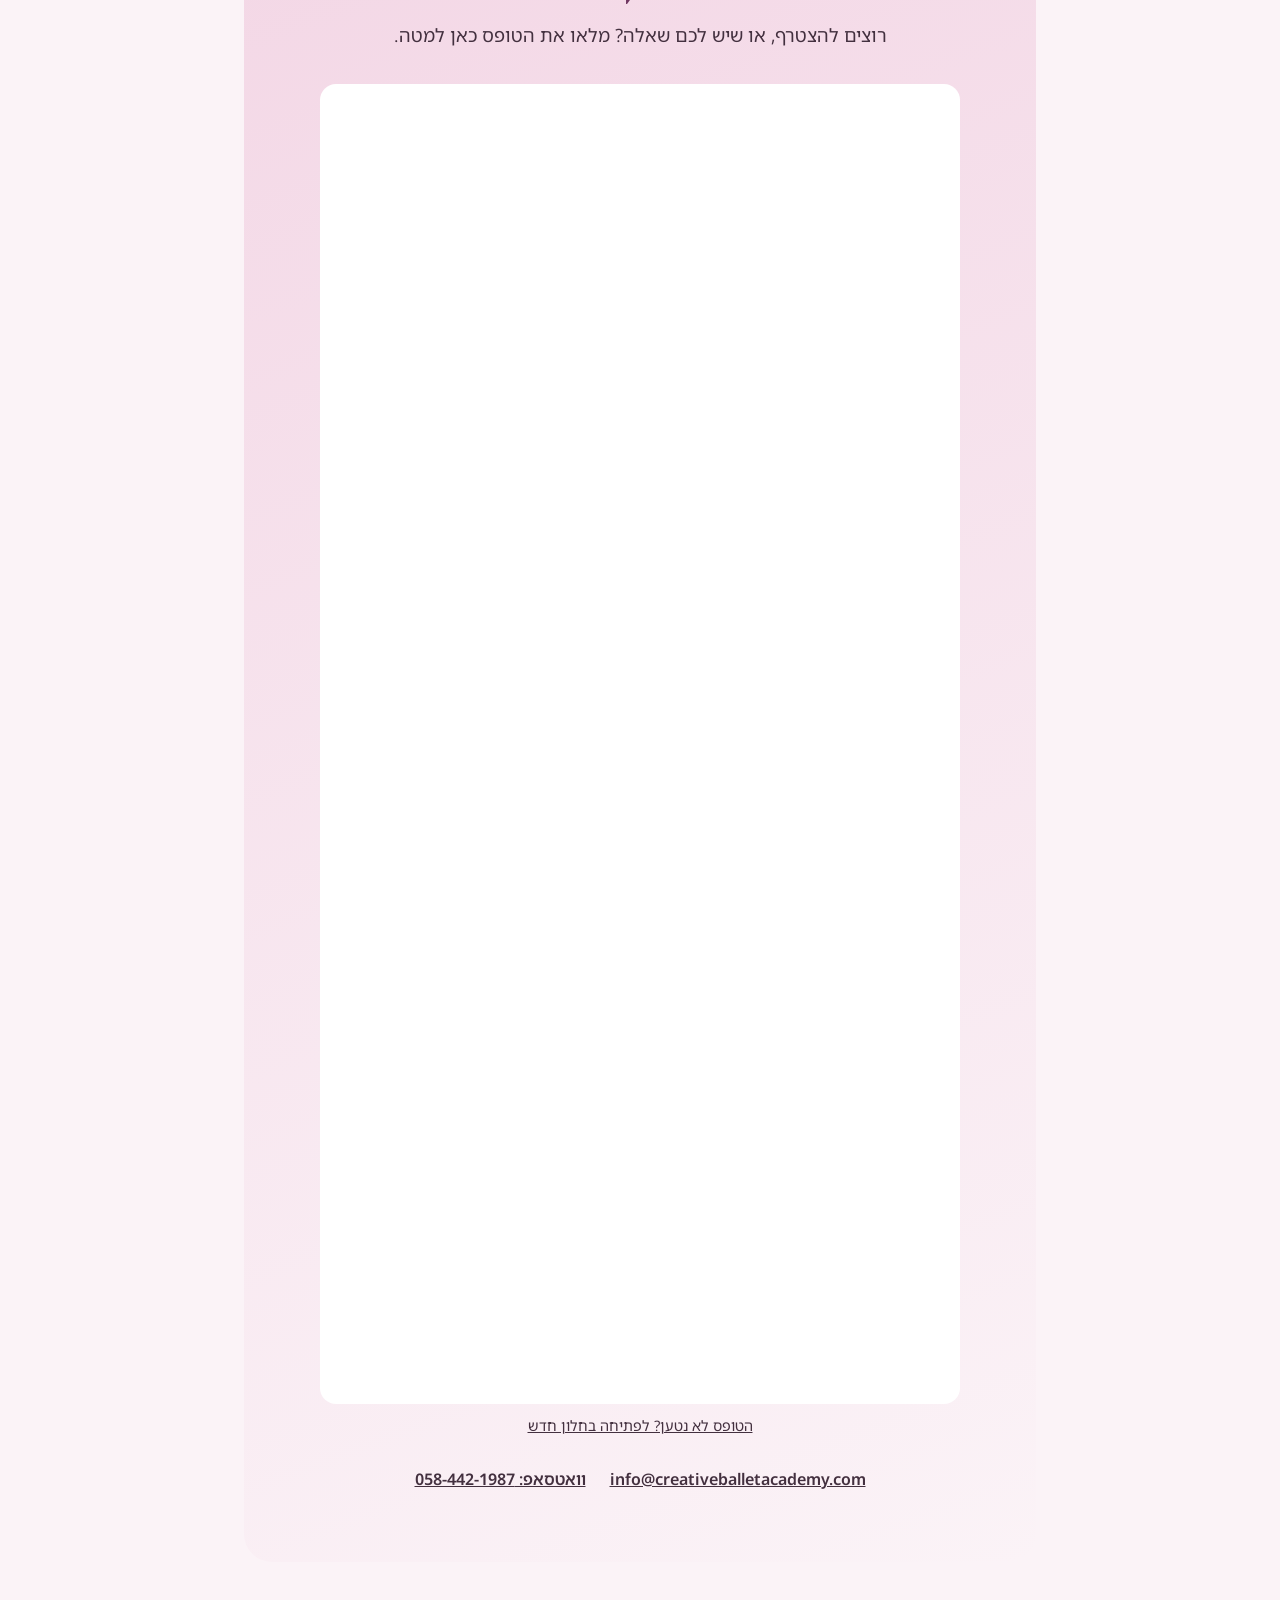
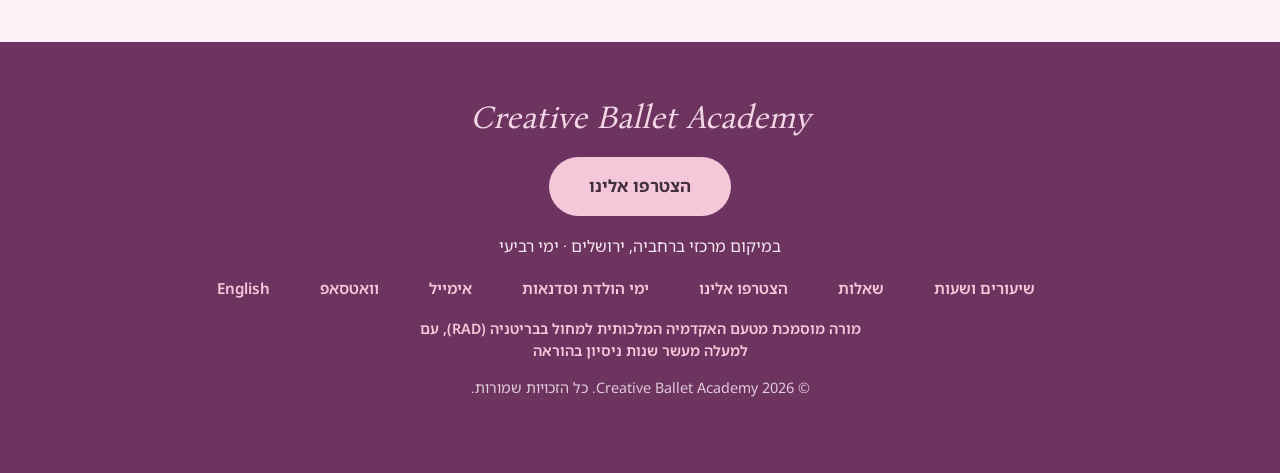
==== commit a7b3519e: "Enrolment is open: Enrol button on each class (EN + HE), banner and How to Join updated Each class l" ====
--- a/he/index.html
+++ b/he/index.html
@@ -664,7 +664,7 @@
         <source src="/assets/video/studio-scarves.webm" type="video/webm">
       </video>
     </div>
-    <p class="hero-badge">פתיחת ההרשמה ושיעור ניסיון ביום רביעי, 2 בדצמבר (כ״ב בכסלו) · מתחילים ביום רביעי, 16 בדצמבר (ו׳ בטבת)</p>
+    <p class="hero-badge">ההרשמה פתוחה · מתחילים ביום רביעי, 16 בדצמבר (ו׳ בטבת)</p>
     <h1><span class="h1-brand" lang="en" dir="ltr">Creative Ballet Academy</span><span class="h1-keywords">חוג בלט לבנות ברחביה, ירושלים</span></h1>
     <p class="tagline">חן. ביטוי. שמחה.</p>
     <p class="subhead">טכניקת בלט אמיתית, מוזיקה יפהפייה ומקום לצמוח כרקדנית. שיעורים לבנות ולנשים.</p>
@@ -708,26 +708,31 @@
         <span class="age">כיתות א׳–ב׳</span>
         <h3 dir="ltr">4:30–5:15</h3>
         <p>סיבובים, קפיצות וצעדי בלט ראשונים למוזיקה יפהפייה. התחלה אמיתית בבלט.</p>
+        <a class="enrol-link" href="https://creativeballet.opalswift.com/enrol?class=fd02732d-5c0b-4f65-ae12-de1b77a94992&amp;term=331b0706-e502-4af4-80f1-d62a392c492f&amp;lang=he&amp;src=website">להרשמה</a>
       </li>
       <li class="program-card">
         <span class="age">כיתות ג׳–ה׳</span>
         <h3 dir="ltr">5:15–6:00</h3>
         <p>צעדי בלט אמיתיים, שיווי משקל ושליטה, וריקודים ללמוד ולהופיע.</p>
+        <a class="enrol-link" href="https://creativeballet.opalswift.com/enrol?class=03f502eb-b128-4e99-89d5-3a7d3c05c290&amp;term=331b0706-e502-4af4-80f1-d62a392c492f&amp;lang=he&amp;src=website">להרשמה</a>
       </li>
       <li class="program-card">
         <span class="age">כיתות ו׳–ח׳</span>
         <h3 dir="ltr">6:00–7:00</h3>
         <p>טכניקה חזקה יותר, כוריאוגרפיות ארוכות יותר ומקום לפתח סגנון משלה.</p>
+        <a class="enrol-link" href="https://creativeballet.opalswift.com/enrol?class=11bbd279-f678-4f99-a3d8-3c7b1b688a2f&amp;term=331b0706-e502-4af4-80f1-d62a392c492f&amp;lang=he&amp;src=website">להרשמה</a>
       </li>
       <li class="program-card">
         <span class="age">תיכון</span>
         <h3 dir="ltr">7:00–8:00</h3>
         <p>שיעור בלט מלא לבנות תיכון. מתחילות מוזמנות בשמחה.</p>
+        <a class="enrol-link" href="https://creativeballet.opalswift.com/enrol?class=80a00931-7346-4b2e-9e3b-006ca319a77a&amp;term=331b0706-e502-4af4-80f1-d62a392c492f&amp;lang=he&amp;src=website">להרשמה</a>
       </li>
       <li class="program-card">
         <span class="age">נשים</span>
         <h3 dir="ltr">8:00–9:00</h3>
         <p>שיעור בלט מלא לנשים. מתחילות מוזמנות בשמחה.</p>
+        <a class="enrol-link" href="https://creativeballet.opalswift.com/enrol?class=265d47cb-f668-4fbf-9598-bcfea67c6795&amp;term=331b0706-e502-4af4-80f1-d62a392c492f&amp;lang=he&amp;src=website">להרשמה</a>
       </li>
     </ul>
     <div class="prices" aria-labelledby="prices-heading">
@@ -773,8 +778,8 @@
 
   <section aria-labelledby="how-heading" style="text-align:center;">
     <h2 id="how-heading">איך מצטרפים</h2>
-    <p class="section-intro">ההרשמה נפתחת ביום רביעי, 2 בדצמבר (כ״ב בכסלו). השאירו מייל ונשלח לכם את הקישור באותו בוקר. המקומות נשמרים למשפחות הראשונות שנרשמות ומשלמות. בלי תשלום ובלי התחייבות.</p>
-    <a class="hero-cta" href="#join">הצטרפו אלינו</a>
+    <p class="section-intro">ההרשמה פתוחה. בחרו שיעור למעלה ולחצו על "להרשמה". המקומות נשמרים למשפחות הראשונות שנרשמות ומשלמות.</p>
+    <a class="hero-cta" href="#programs">לבחירת שיעור</a>
   </section>
 
   <section id="music" aria-labelledby="music-heading" style="text-align:center; background:#fff;">
--- a/assets/site.css
+++ b/assets/site.css
@@ -257,3 +257,16 @@
 .mini-ballet .mini-same { margin: 10px 0 0; font-size: 0.85rem; letter-spacing: 0.08em; text-transform: uppercase; color: #7B3B6B; }
 .mini-ballet .mini-place { display: flex; flex-direction: column; align-items: center; }
 .mini-ballet .mini-place > p:last-child { margin-top: auto; padding-top: 8px; }
+
+/* Enrol button on each class card (enrolment opens 1 December) */
+.program-card .enrol-link {
+  display: inline-block;
+  margin-top: 12px;
+  padding: 8px 22px;
+  border-radius: 999px;
+  background: #6E3460;
+  color: #fff;
+  font-weight: 600;
+  text-decoration: none;
+}
+.program-card .enrol-link:hover, .program-card .enrol-link:focus-visible { background: #4A3B4D; }
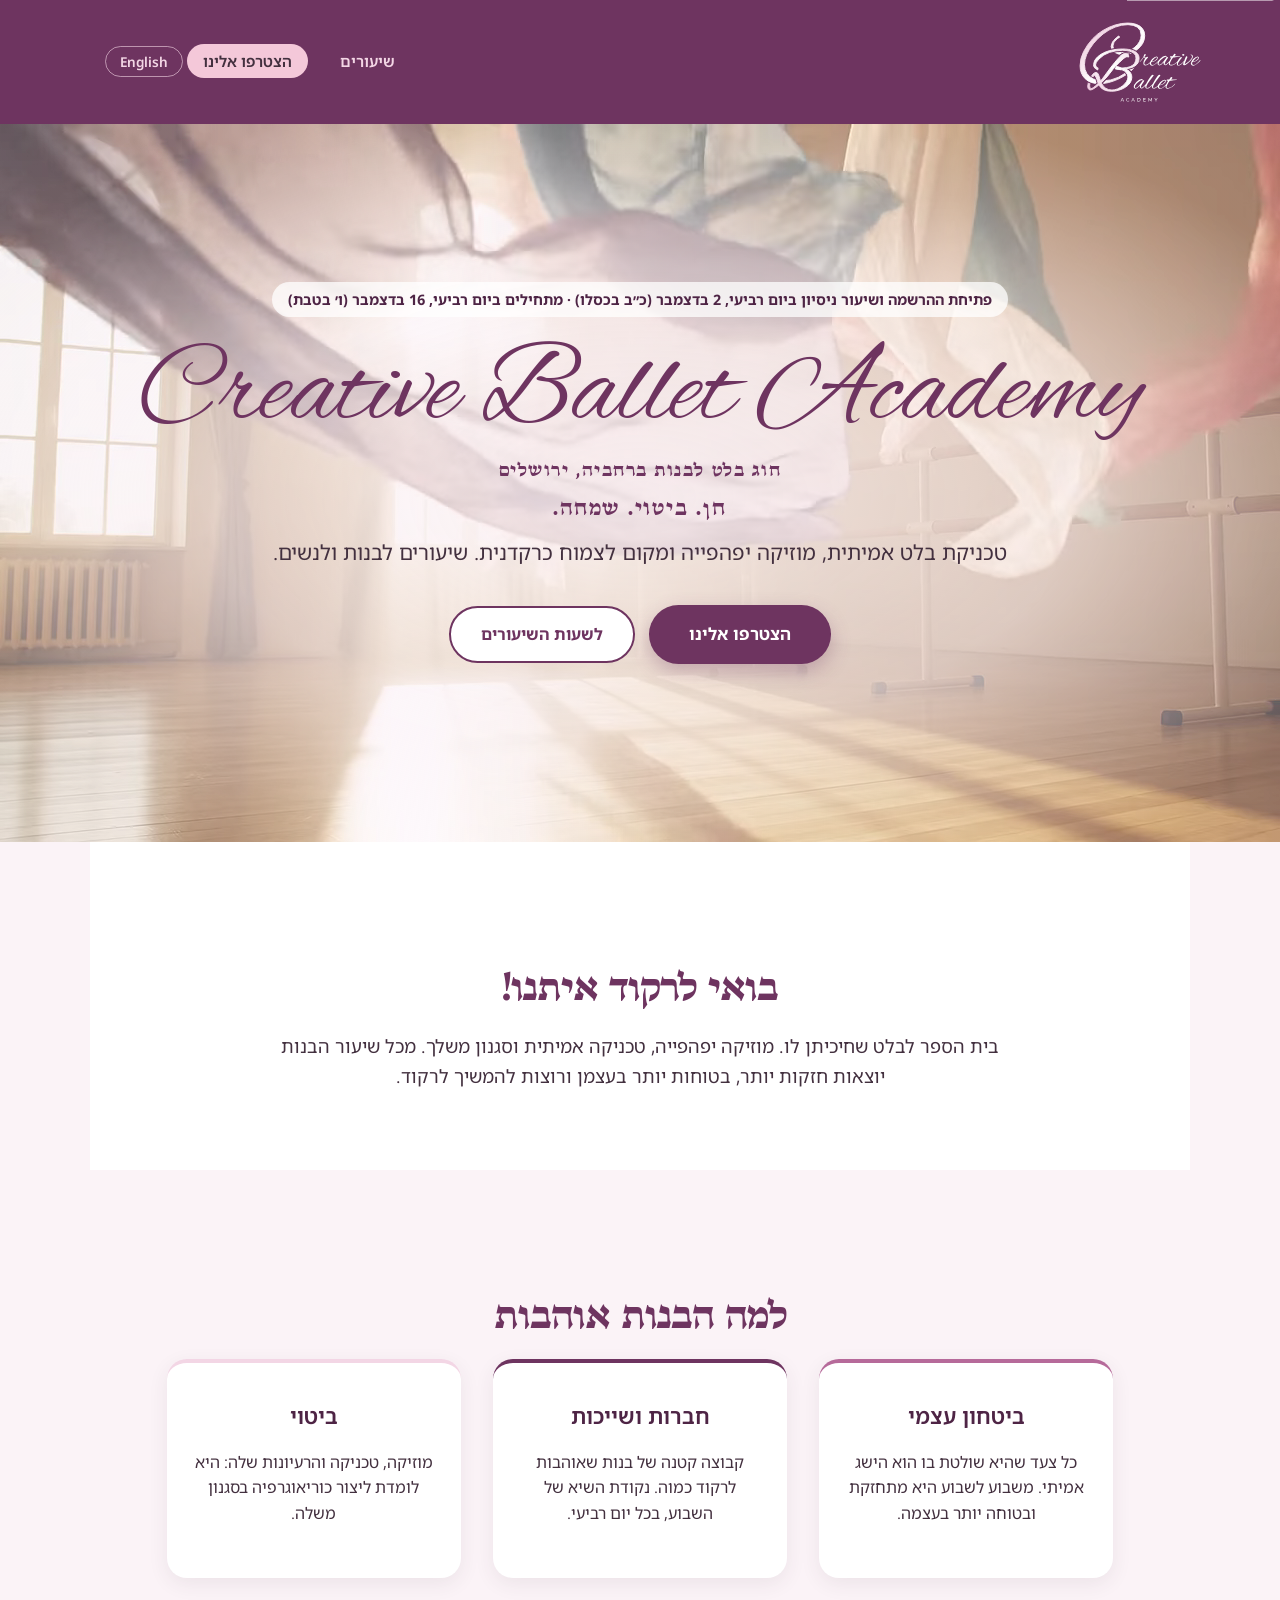
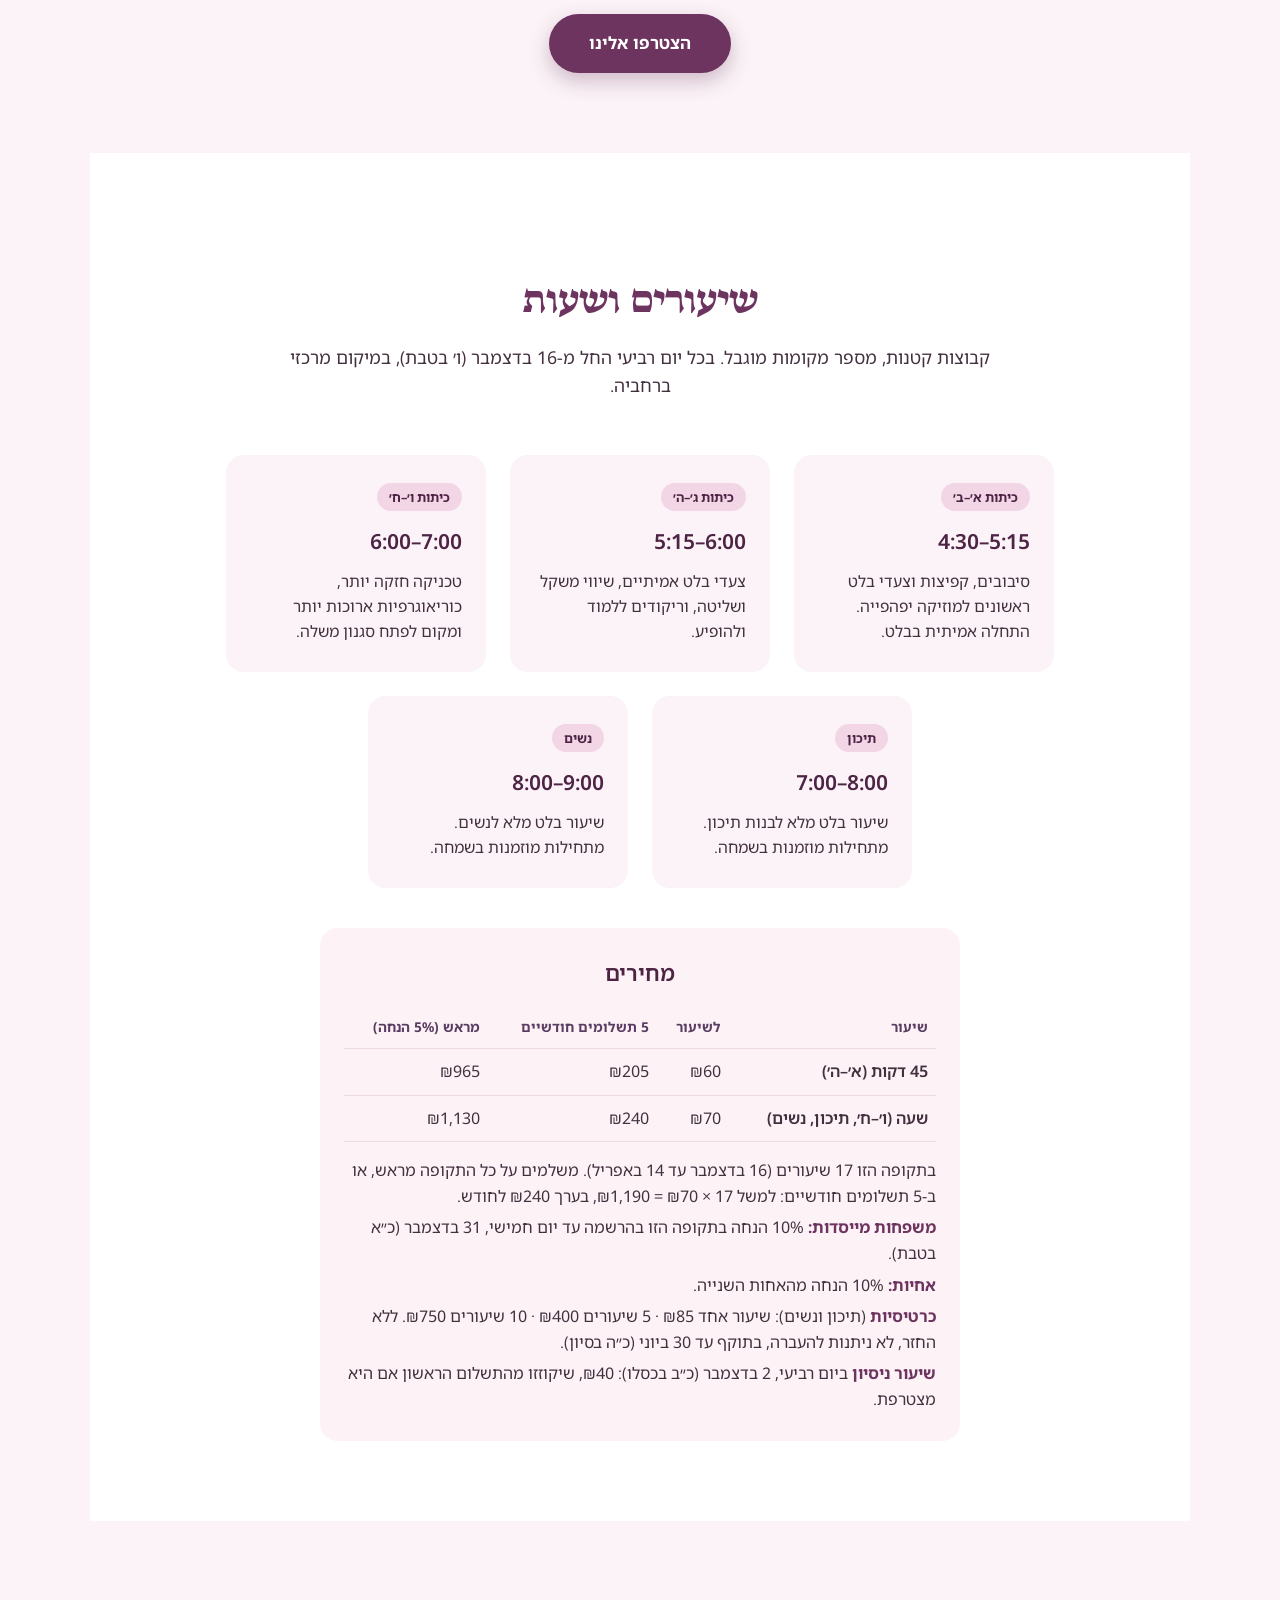
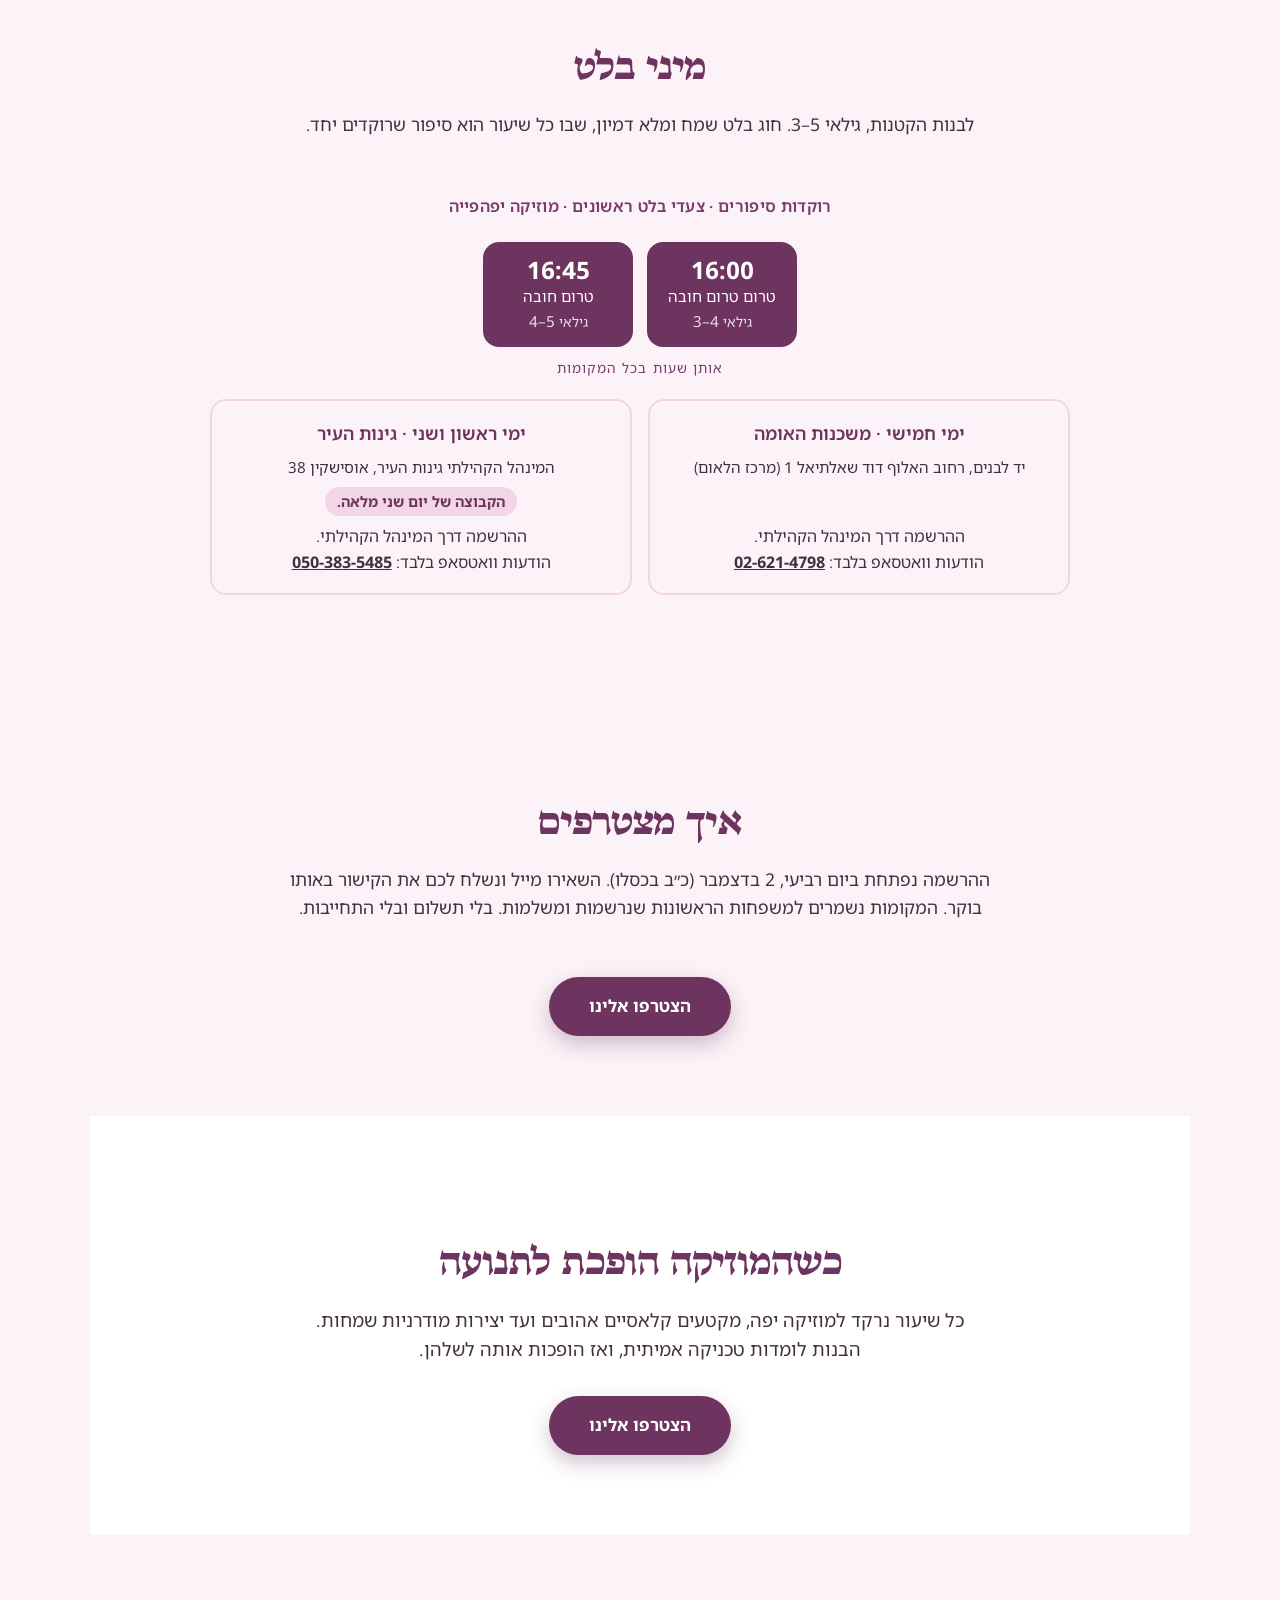
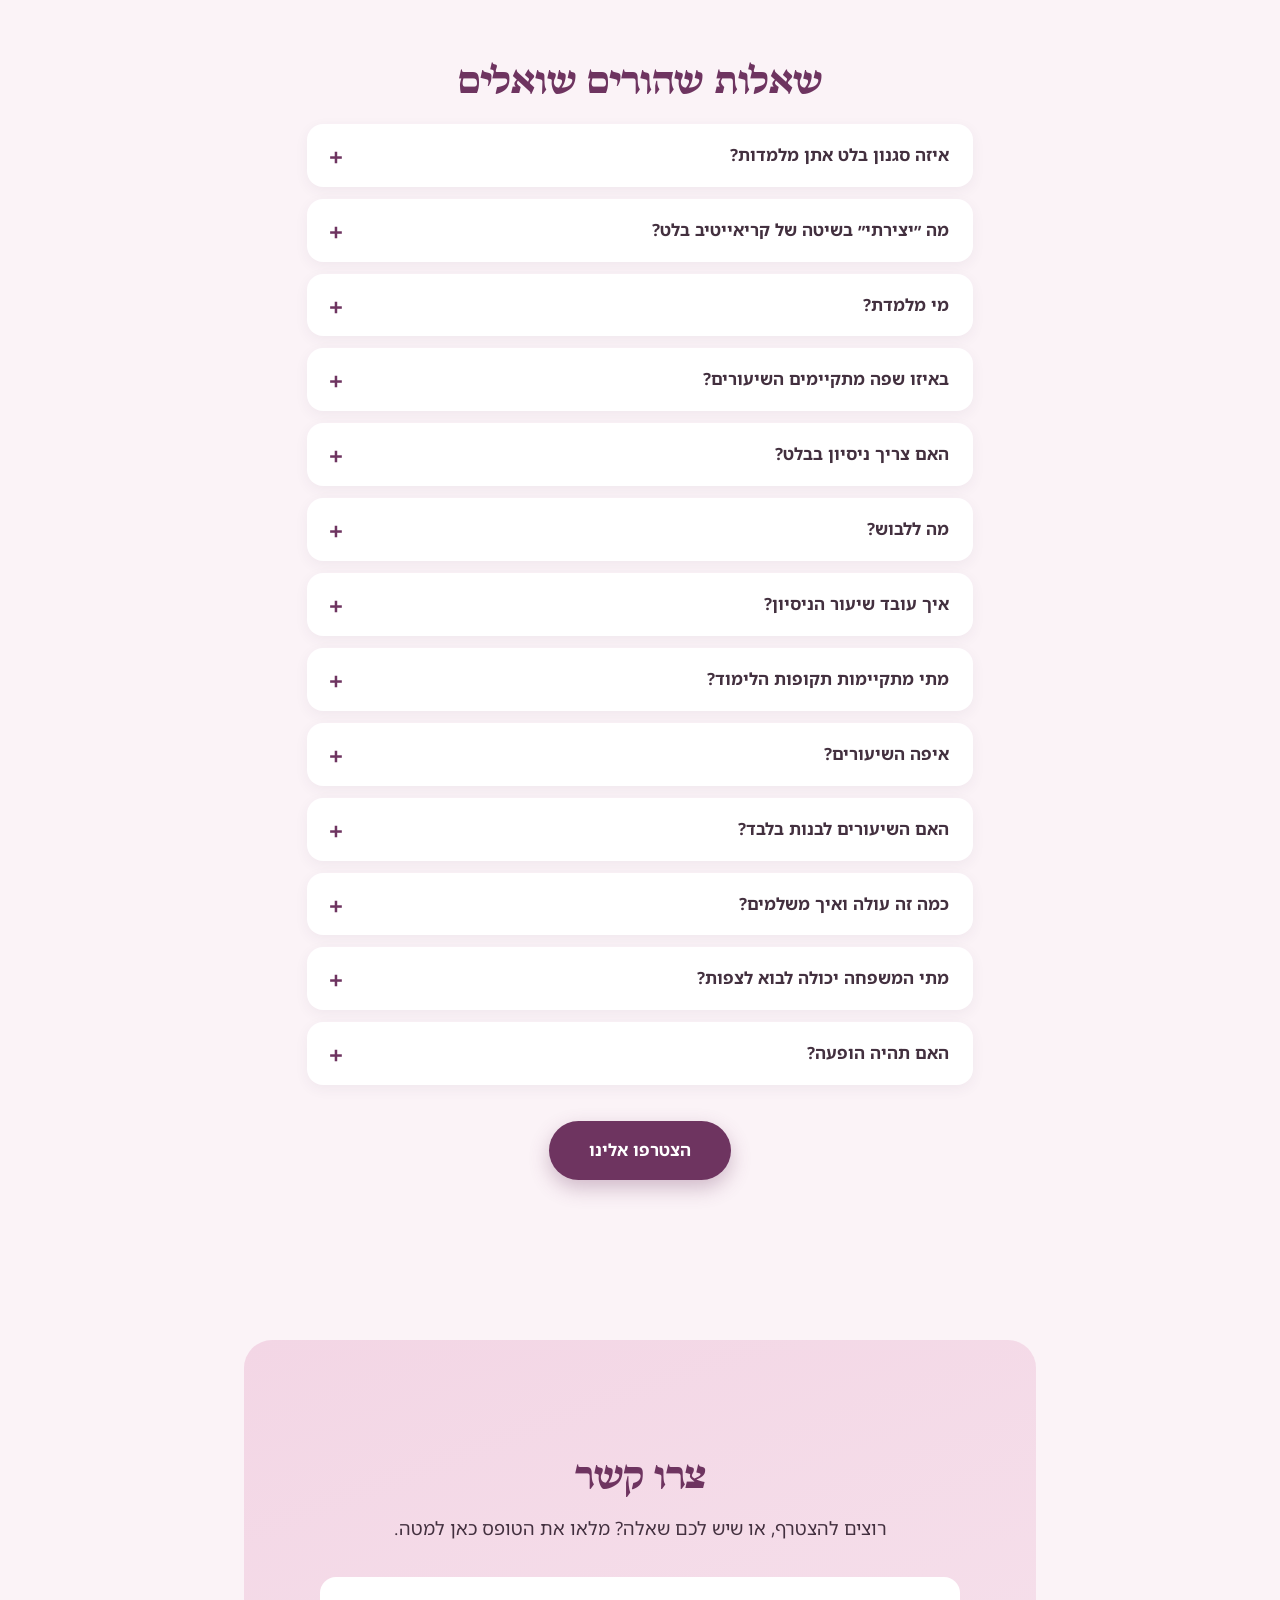
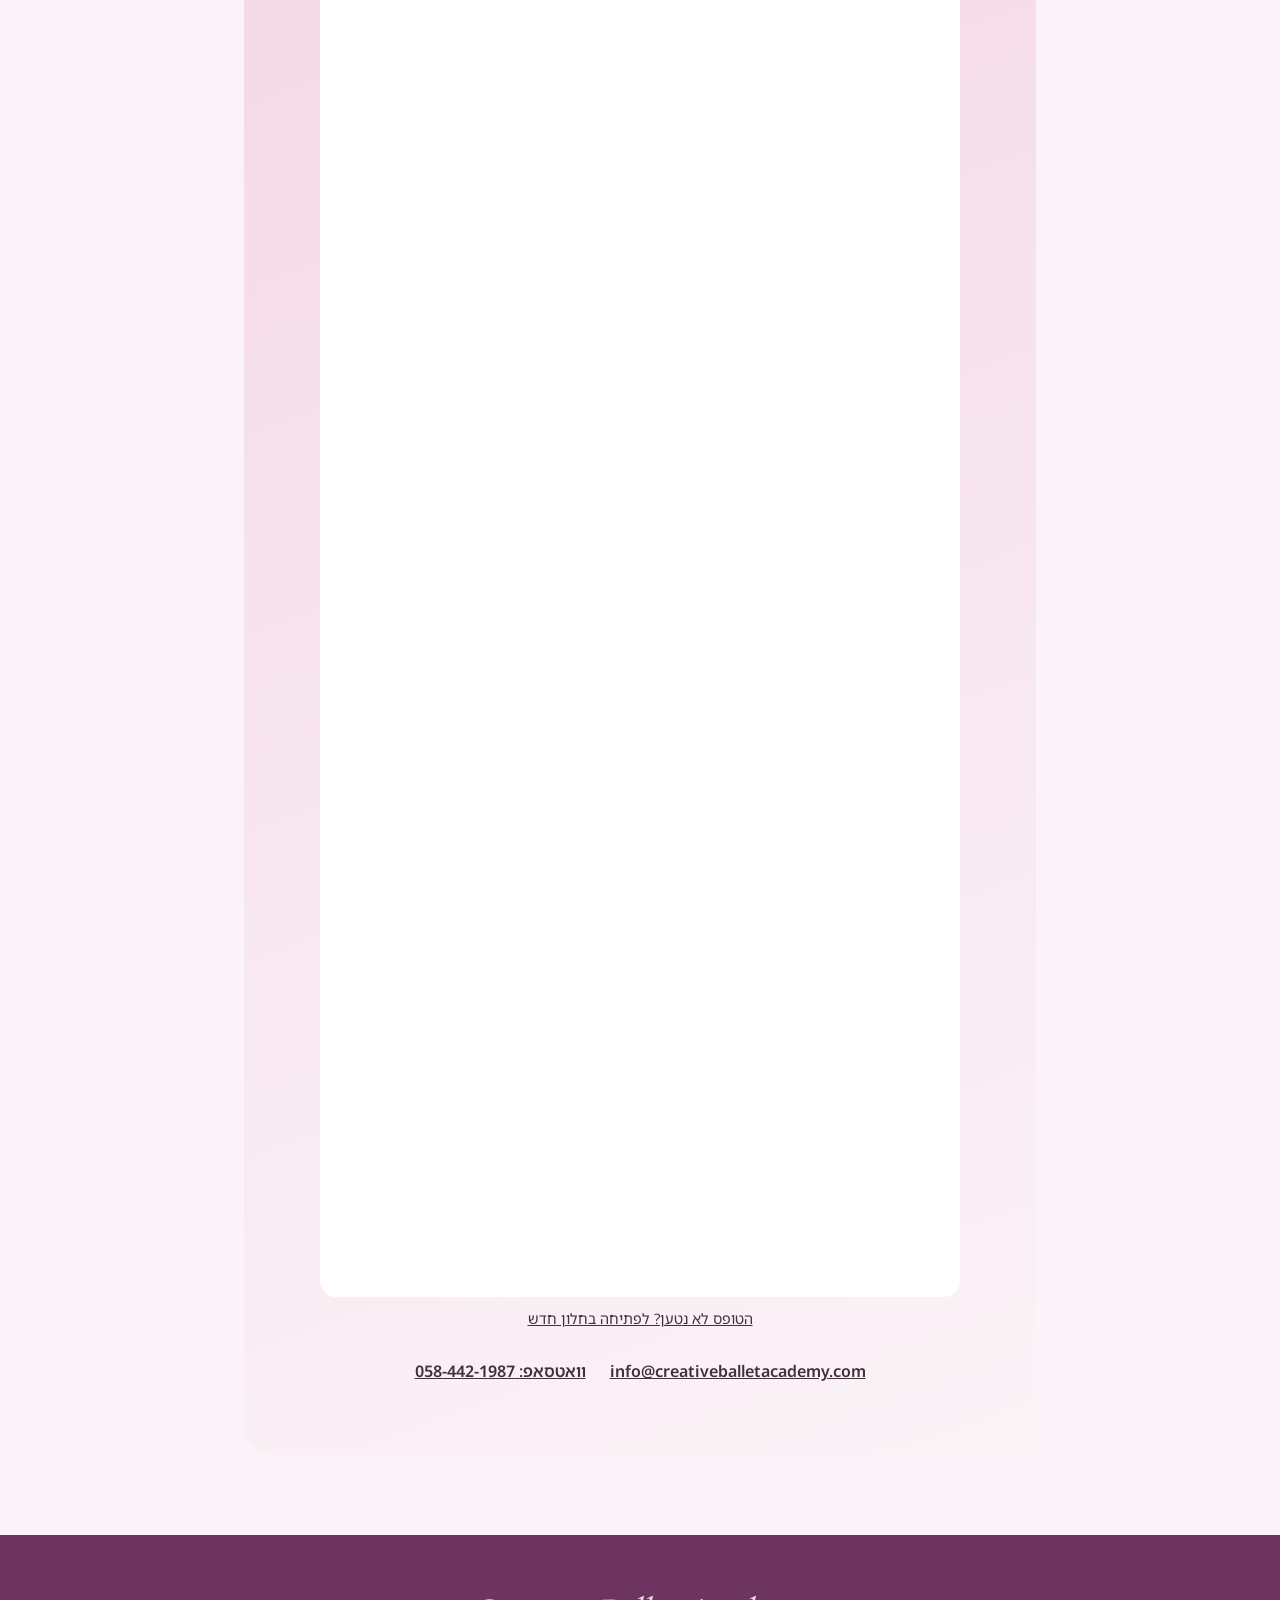
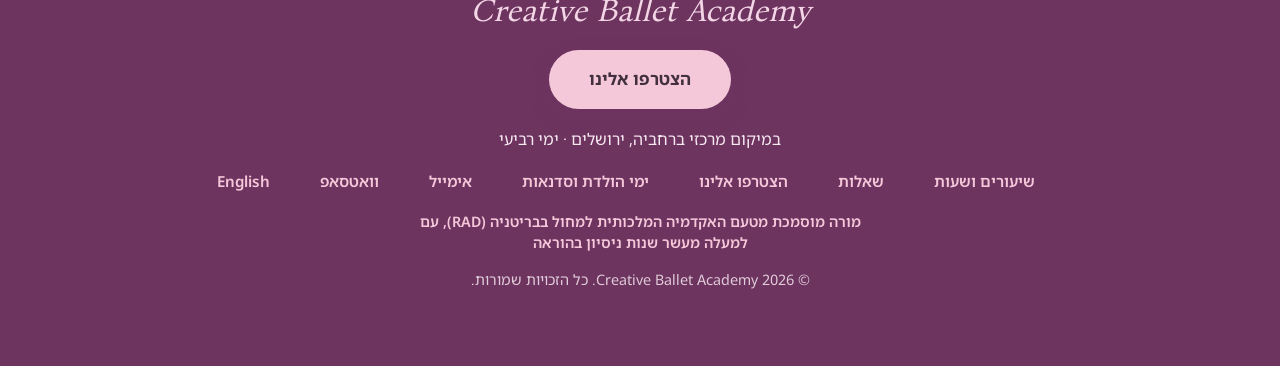
==== commit 82608db0: "Mini Ballet: Mishkenot HaUma registration WhatsApp is 02-621-4798 Co-Authored-By: Claude Opus 5.5 <n" ====
--- a/he/index.html
+++ b/he/index.html
@@ -664,7 +664,7 @@
         <source src="/assets/video/studio-scarves.webm" type="video/webm">
       </video>
     </div>
-    <p class="hero-badge">ההרשמה פתוחה · מתחילים ביום רביעי, 16 בדצמבר (ו׳ בטבת)</p>
+    <p class="hero-badge">פתיחת ההרשמה ושיעור ניסיון ביום רביעי, 2 בדצמבר (כ״ב בכסלו) · מתחילים ביום רביעי, 16 בדצמבר (ו׳ בטבת)</p>
     <h1><span class="h1-brand" lang="en" dir="ltr">Creative Ballet Academy</span><span class="h1-keywords">חוג בלט לבנות ברחביה, ירושלים</span></h1>
     <p class="tagline">חן. ביטוי. שמחה.</p>
     <p class="subhead">טכניקת בלט אמיתית, מוזיקה יפהפייה ומקום לצמוח כרקדנית. שיעורים לבנות ולנשים.</p>
@@ -708,31 +708,26 @@
         <span class="age">כיתות א׳–ב׳</span>
         <h3 dir="ltr">4:30–5:15</h3>
         <p>סיבובים, קפיצות וצעדי בלט ראשונים למוזיקה יפהפייה. התחלה אמיתית בבלט.</p>
-        <a class="enrol-link" href="https://creativeballet.opalswift.com/enrol?class=fd02732d-5c0b-4f65-ae12-de1b77a94992&amp;term=331b0706-e502-4af4-80f1-d62a392c492f&amp;lang=he&amp;src=website">להרשמה</a>
       </li>
       <li class="program-card">
         <span class="age">כיתות ג׳–ה׳</span>
         <h3 dir="ltr">5:15–6:00</h3>
         <p>צעדי בלט אמיתיים, שיווי משקל ושליטה, וריקודים ללמוד ולהופיע.</p>
-        <a class="enrol-link" href="https://creativeballet.opalswift.com/enrol?class=03f502eb-b128-4e99-89d5-3a7d3c05c290&amp;term=331b0706-e502-4af4-80f1-d62a392c492f&amp;lang=he&amp;src=website">להרשמה</a>
       </li>
       <li class="program-card">
         <span class="age">כיתות ו׳–ח׳</span>
         <h3 dir="ltr">6:00–7:00</h3>
         <p>טכניקה חזקה יותר, כוריאוגרפיות ארוכות יותר ומקום לפתח סגנון משלה.</p>
-        <a class="enrol-link" href="https://creativeballet.opalswift.com/enrol?class=11bbd279-f678-4f99-a3d8-3c7b1b688a2f&amp;term=331b0706-e502-4af4-80f1-d62a392c492f&amp;lang=he&amp;src=website">להרשמה</a>
       </li>
       <li class="program-card">
         <span class="age">תיכון</span>
         <h3 dir="ltr">7:00–8:00</h3>
         <p>שיעור בלט מלא לבנות תיכון. מתחילות מוזמנות בשמחה.</p>
-        <a class="enrol-link" href="https://creativeballet.opalswift.com/enrol?class=80a00931-7346-4b2e-9e3b-006ca319a77a&amp;term=331b0706-e502-4af4-80f1-d62a392c492f&amp;lang=he&amp;src=website">להרשמה</a>
       </li>
       <li class="program-card">
         <span class="age">נשים</span>
         <h3 dir="ltr">8:00–9:00</h3>
         <p>שיעור בלט מלא לנשים. מתחילות מוזמנות בשמחה.</p>
-        <a class="enrol-link" href="https://creativeballet.opalswift.com/enrol?class=265d47cb-f668-4fbf-9598-bcfea67c6795&amp;term=331b0706-e502-4af4-80f1-d62a392c492f&amp;lang=he&amp;src=website">להרשמה</a>
       </li>
     </ul>
     <div class="prices" aria-labelledby="prices-heading">
@@ -765,7 +760,7 @@
       <div class="mini-place">
         <h3>ימי חמישי · משכנות האומה</h3>
         <p class="mini-where">יד לבנים, רחוב האלוף דוד שאלתיאל 1 (מרכז הלאום)</p>
-        <p>ההרשמה דרך המינהל הקהילתי.<br>הודעות וואטסאפ בלבד: <a href="https://wa.me/972509898789" dir="ltr">050-989-8789</a></p>
+        <p>ההרשמה דרך המינהל הקהילתי.<br>הודעות וואטסאפ בלבד: <a href="https://wa.me/97226214798" dir="ltr">02-621-4798</a></p>
       </div>
       <div class="mini-place">
         <h3>ימי ראשון ושני · גינות העיר</h3>
@@ -778,8 +773,8 @@
 
   <section aria-labelledby="how-heading" style="text-align:center;">
     <h2 id="how-heading">איך מצטרפים</h2>
-    <p class="section-intro">ההרשמה פתוחה. בחרו שיעור למעלה ולחצו על "להרשמה". המקומות נשמרים למשפחות הראשונות שנרשמות ומשלמות.</p>
-    <a class="hero-cta" href="#programs">לבחירת שיעור</a>
+    <p class="section-intro">ההרשמה נפתחת ביום רביעי, 2 בדצמבר (כ״ב בכסלו). השאירו מייל ונשלח לכם את הקישור באותו בוקר. המקומות נשמרים למשפחות הראשונות שנרשמות ומשלמות. בלי תשלום ובלי התחייבות.</p>
+    <a class="hero-cta" href="#join">הצטרפו אלינו</a>
   </section>
 
   <section id="music" aria-labelledby="music-heading" style="text-align:center; background:#fff;">
